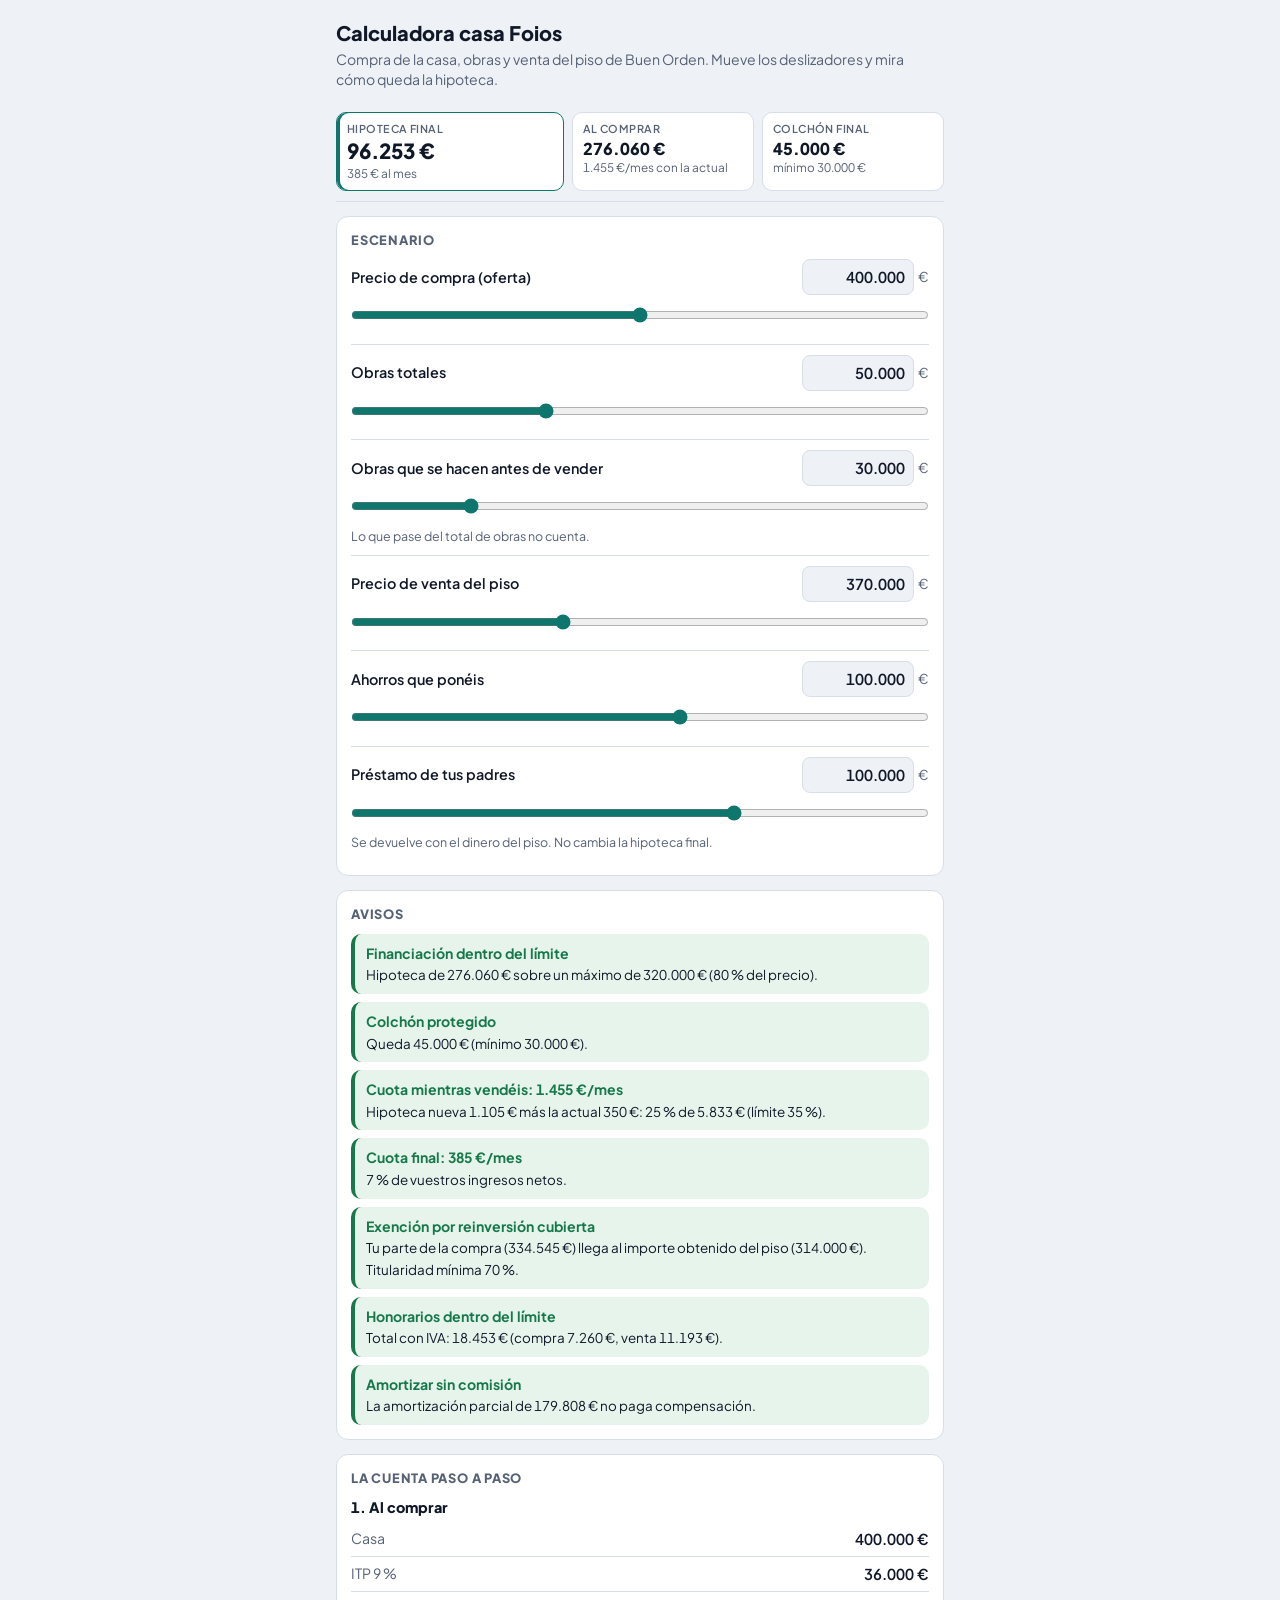
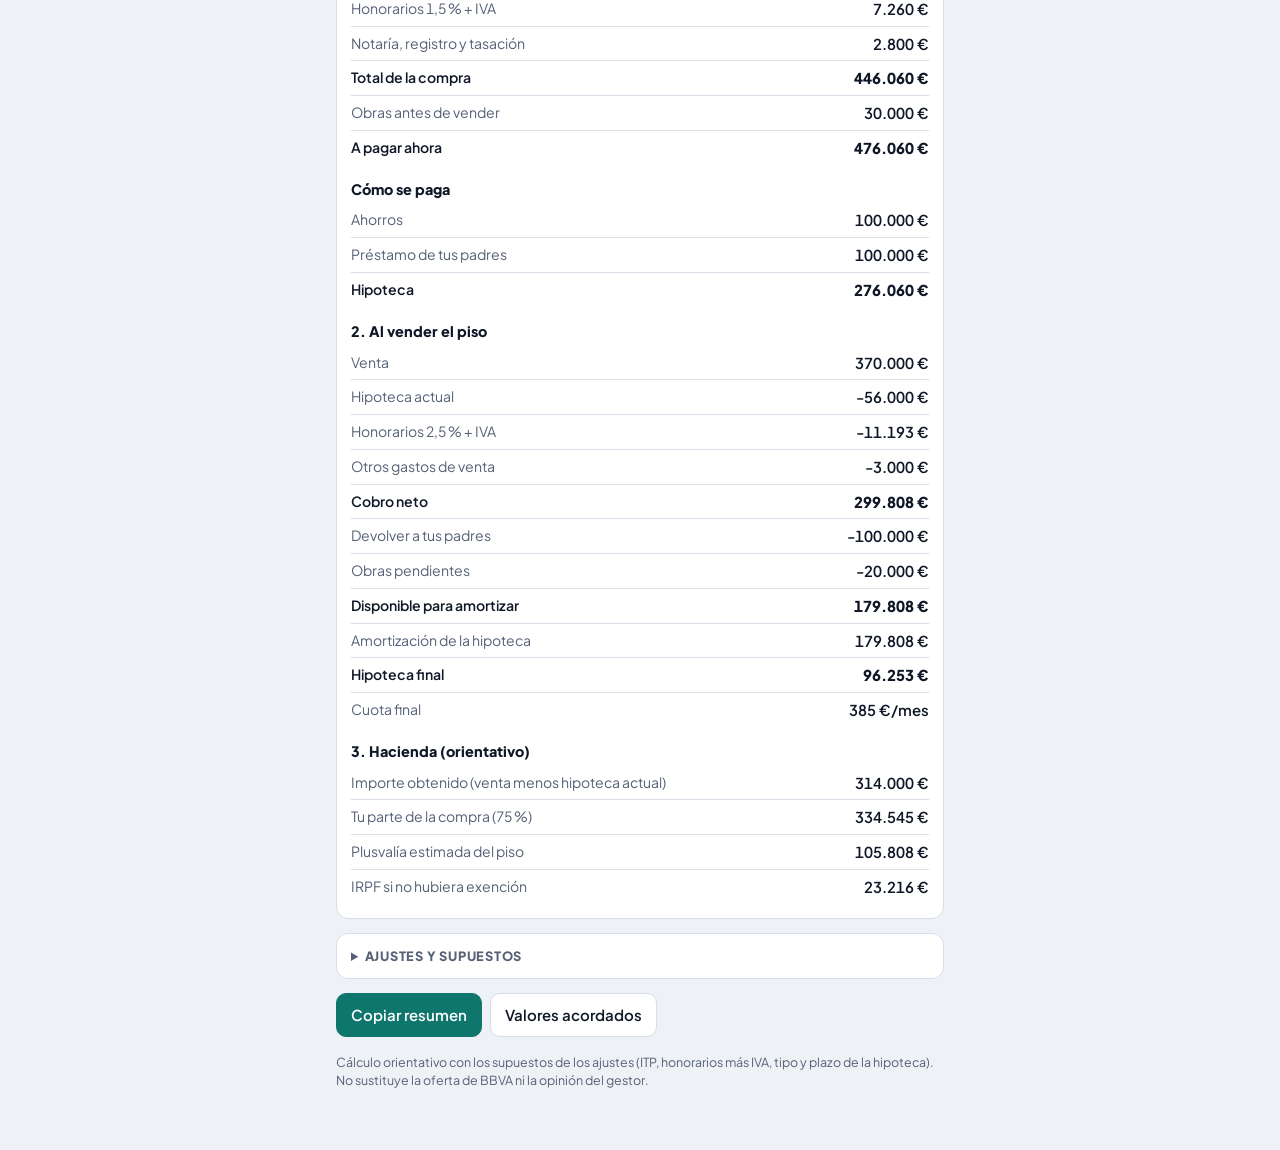
==== index.html @ b8b4f4bc "Calculadora casa Foios" ====
<!DOCTYPE html>
<html lang="es">
<head>
<meta charset="utf-8">
<meta name="viewport" content="width=device-width, initial-scale=1">
<title>Calculadora casa Foios</title>
<link rel="preconnect" href="https://fonts.googleapis.com">
<link rel="preconnect" href="https://fonts.gstatic.com" crossorigin>
<link href="https://fonts.googleapis.com/css2?family=Plus+Jakarta+Sans:wght@400;500;600;800&display=swap" rel="stylesheet">
<style>
/* Idea de diseño: hoja de cálculo de notaría, sobria. Resultado fijo arriba, controles debajo, cuenta al final. */
:root {
  --bg: #eef1f6;
  --card: #ffffff;
  --ink: #101828;
  --muted: #566176;
  --line: #d8dee8;
  --accent: #0f766e;
  --accent-ink: #ffffff;
  --ok: #17794a;
  --warn: #a35b00;
  --bad: #b42318;
  --ok-bg: #e6f4ec;
  --warn-bg: #fdf1dd;
  --bad-bg: #fde8e6;
  --font: "Plus Jakarta Sans", system-ui, -apple-system, "Segoe UI", Roboto, sans-serif;
  color-scheme: light;
}
@media (prefers-color-scheme: dark) {
  :root:not([data-theme="light"]) {
    --bg: #0d121a;
    --card: #161d28;
    --ink: #e8edf5;
    --muted: #93a0b5;
    --line: #263041;
    --accent: #2dd4bf;
    --accent-ink: #06201d;
    --ok: #5fd39a;
    --warn: #f0b35a;
    --bad: #ff8d84;
    --ok-bg: #12301f;
    --warn-bg: #352610;
    --bad-bg: #3a1815;
    color-scheme: dark;
  }
}
:root[data-theme="dark"] {
  --bg: #0d121a;
  --card: #161d28;
  --ink: #e8edf5;
  --muted: #93a0b5;
  --line: #263041;
  --accent: #2dd4bf;
  --accent-ink: #06201d;
  --ok: #5fd39a;
  --warn: #f0b35a;
  --bad: #ff8d84;
  --ok-bg: #12301f;
  --warn-bg: #352610;
  --bad-bg: #3a1815;
  color-scheme: dark;
}

* { box-sizing: border-box; }
html, body { margin: 0; }
body {
  background: var(--bg);
  color: var(--ink);
  font-family: var(--font);
  font-size: 15px;
  line-height: 1.45;
  font-variant-numeric: tabular-nums;
  -webkit-text-size-adjust: 100%;
}
.wrap { max-width: 640px; margin: 0 auto; padding: 0 16px 48px; }
h1 { font-size: 1.25rem; font-weight: 800; margin: 18px 0 2px; text-wrap: balance; }
h2 { font-size: 0.8rem; font-weight: 800; letter-spacing: 0.06em; text-transform: uppercase; color: var(--muted); margin: 0 0 10px; }
.sub { margin: 0 0 14px; color: var(--muted); font-size: 0.88rem; }

/* Resultado fijo */
.result {
  position: sticky; top: 0; z-index: 5;
  background: var(--bg);
  padding: 8px 0 10px;
  border-bottom: 1px solid var(--line);
  display: grid; grid-template-columns: 1.25fr 1fr 1fr; gap: 8px;
}
.tile { background: var(--card); border: 1px solid var(--line); border-radius: 10px; padding: 8px 10px; min-width: 0; }
.tile.main { border-color: var(--accent); box-shadow: inset 3px 0 0 var(--accent); }
.tile .k { display: block; font-size: 0.68rem; font-weight: 600; color: var(--muted); text-transform: uppercase; letter-spacing: 0.04em; }
.tile strong { display: block; font-size: 1.02rem; font-weight: 800; line-height: 1.2; margin-top: 2px; white-space: nowrap; }
.tile .s { display: block; font-size: 0.74rem; color: var(--muted); margin-top: 1px; }
.tile.main strong { font-size: 1.3rem; }
.tile.low strong { color: var(--bad); }

section.card { background: var(--card); border: 1px solid var(--line); border-radius: 12px; padding: 14px; margin-top: 14px; }

/* Controles */
.field { padding: 10px 0; border-top: 1px solid var(--line); }
.field:first-of-type { border-top: 0; padding-top: 0; }
.field-top { display: flex; align-items: center; justify-content: space-between; gap: 10px; margin-bottom: 6px; }
.field label { font-weight: 600; font-size: 0.9rem; }
.num { display: flex; align-items: center; gap: 4px; flex: none; }
.num input {
  width: 112px; text-align: right; font: inherit; font-weight: 600; color: var(--ink);
  background: var(--bg); border: 1px solid var(--line); border-radius: 8px; padding: 6px 8px;
}
.num span { color: var(--muted); font-size: 0.85rem; }
input[type="range"] { width: 100%; accent-color: var(--accent); margin: 0; height: 28px; }
.hint { font-size: 0.78rem; color: var(--muted); margin: 2px 0 0; }
input:focus-visible, select:focus-visible, button:focus-visible, summary:focus-visible {
  outline: 2px solid var(--accent); outline-offset: 2px;
}

/* Avisos */
.alerts { display: grid; gap: 8px; }
.alert { border-radius: 10px; padding: 9px 11px; border-left: 4px solid; }
.alert b { display: block; font-size: 0.88rem; }
.alert span { font-size: 0.84rem; }
.alert.ok { background: var(--ok-bg); border-color: var(--ok); }
.alert.ok b { color: var(--ok); }
.alert.warn { background: var(--warn-bg); border-color: var(--warn); }
.alert.warn b { color: var(--warn); }
.alert.bad { background: var(--bad-bg); border-color: var(--bad); }
.alert.bad b { color: var(--bad); }

/* Cuenta */
dl.rows { margin: 0; display: grid; }
dl.rows > div { display: flex; justify-content: space-between; gap: 12px; padding: 6px 0; border-top: 1px solid var(--line); }
dl.rows > div:first-child { border-top: 0; }
dl.rows dt { color: var(--muted); font-size: 0.88rem; }
dl.rows dd { margin: 0; font-weight: 600; text-align: right; white-space: nowrap; }
dl.rows .tot dt { color: var(--ink); font-weight: 600; }
dl.rows .tot dd { font-weight: 800; }
.block-title { font-weight: 800; font-size: 0.9rem; margin: 14px 0 4px; }
.block-title:first-child { margin-top: 0; }

/* Ajustes */
details { margin-top: 14px; background: var(--card); border: 1px solid var(--line); border-radius: 12px; padding: 0 14px; }
summary { cursor: pointer; padding: 13px 0; font-weight: 800; font-size: 0.8rem; letter-spacing: 0.06em; text-transform: uppercase; color: var(--muted); }
details[open] summary { border-bottom: 1px solid var(--line); margin-bottom: 8px; }
.adj { display: grid; grid-template-columns: 1fr 1fr; gap: 10px 12px; padding: 4px 0 14px; }
.adj .a { display: flex; flex-direction: column; gap: 4px; min-width: 0; }
.adj label { font-size: 0.78rem; color: var(--muted); font-weight: 600; }
.adj input, .adj select {
  width: 100%; font: inherit; color: var(--ink); background: var(--bg);
  border: 1px solid var(--line); border-radius: 8px; padding: 7px 8px;
}
.adj .wide { grid-column: 1 / -1; }

.actions { display: flex; flex-wrap: wrap; gap: 8px; margin-top: 14px; }
button {
  font: inherit; font-weight: 600; border-radius: 10px; padding: 10px 14px; cursor: pointer;
  border: 1px solid var(--line); background: var(--card); color: var(--ink);
}
button.primary { background: var(--accent); color: var(--accent-ink); border-color: var(--accent); }
#copy-note { align-self: center; font-size: 0.84rem; color: var(--muted); }
#fallback { display: none; width: 100%; margin-top: 8px; min-height: 150px; font: inherit; font-size: 0.82rem; padding: 8px; border-radius: 8px; border: 1px solid var(--line); background: var(--card); color: var(--ink); }
.foot { margin-top: 16px; font-size: 0.78rem; color: var(--muted); }

@media (max-width: 380px) {
  .result { gap: 6px; }
  .tile { padding: 7px 8px; }
  .tile strong { font-size: 0.9rem; }
  .tile.main strong { font-size: 1.05rem; }
  .num input { width: 96px; }
}
</style>
</head>
<body>
<div class="wrap">
  <h1>Calculadora casa Foios</h1>
  <p class="sub">Compra de la casa, obras y venta del piso de Buen Orden. Mueve los deslizadores y mira cómo queda la hipoteca.</p>

  <div class="result" aria-live="polite">
    <div class="tile main"><span class="k">Hipoteca final</span><strong id="r-final"></strong><span class="s" id="r-final-s"></span></div>
    <div class="tile"><span class="k">Al comprar</span><strong id="r-m0"></strong><span class="s" id="r-m0-s"></span></div>
    <div class="tile" id="tile-colchon"><span class="k">Colchón final</span><strong id="r-colchon"></strong><span class="s" id="r-colchon-s"></span></div>
  </div>

  <section class="card">
    <h2>Escenario</h2>
    <div id="fields"></div>
  </section>

  <section class="card">
    <h2>Avisos</h2>
    <div class="alerts" id="alerts"></div>
  </section>

  <section class="card">
    <h2>La cuenta paso a paso</h2>
    <div id="detalle"></div>
  </section>

  <details>
    <summary>Ajustes y supuestos</summary>
    <div class="adj" id="ajustes"></div>
  </details>

  <div class="actions">
    <button type="button" class="primary" id="copy">Copiar resumen</button>
    <button type="button" id="reset">Valores acordados</button>
    <span id="copy-note" role="status"></span>
  </div>
  <textarea id="fallback" readonly aria-label="Resumen para copiar"></textarea>

  <p class="foot">Cálculo orientativo con los supuestos de los ajustes (ITP, honorarios más IVA, tipo y plazo de la hipoteca). No sustituye la oferta de BBVA ni la opinión del gestor.</p>
</div>

<script>
/* Modelo de cálculo: compra de la casa de Foios y venta del piso.
   Funciones puras, sin DOM. Importes en euros. */
function pmt(capital, tipoAnual, anios) {
  if (!(capital > 0)) return 0;
  var i = tipoAnual / 100 / 12;
  var n = anios * 12;
  if (i === 0) return capital / n;
  return (capital * i) / (1 - Math.pow(1 + i, -n));
}

/* IRPF base del ahorro (escala estatal + autonómica vigente: 19-21-23-27-30 %). */
function irpfAhorro(ganancia) {
  if (!(ganancia > 0)) return 0;
  var tramos = [
    [6000, 0.19],
    [44000, 0.21],
    [150000, 0.23],
    [100000, 0.27],
    [Infinity, 0.3]
  ];
  var resto = ganancia;
  var total = 0;
  for (var k = 0; k < tramos.length && resto > 0; k++) {
    var parte = Math.min(resto, tramos[k][0]);
    total += parte * tramos[k][1];
    resto -= parte;
  }
  return total;
}

var DEFAULTS = {
  precio: 400000,
  obras: 50000,
  obrasAntes: 30000,
  venta: 370000,
  ahorros: 100000,
  padres: 100000,
  hipoteca: 'muface',
  tipo: 2.6,
  plazo: 30,
  honorariosCompra: 1.5,
  honorariosVenta: 2.5,
  iva: 21,
  itp: 9,
  gastosCompra: 2800,
  otrosVenta: 3000,
  pendiente: 56000,
  cuotaActual: 350,
  ahorrosTotales: 145000,
  colchonMin: 30000,
  ingresos: 5833,
  titularidad: 75,
  valorAdquisicion: 250000,
  ltv: 80
};

function calcular(p) {
  var r = {};
  var iva = 1 + p.iva / 100;

  /* Compra */
  r.itp = p.precio * (p.itp / 100);
  r.honorariosCompra = p.precio * (p.honorariosCompra / 100) * iva;
  r.totalCompra = p.precio + r.itp + r.honorariosCompra + p.gastosCompra;
  r.obrasAntes = Math.min(p.obrasAntes, p.obras);
  r.obrasDespues = p.obras - r.obrasAntes;
  r.pagarAhora = r.totalCompra + r.obrasAntes;
  r.disponible = p.ahorros + p.padres;
  r.maxHipoteca = p.precio * (p.ltv / 100);
  var falta = r.pagarAhora - r.disponible;
  r.hipotecaAlComprar = Math.max(0, Math.min(falta, r.maxHipoteca));
  r.faltaEntrada = Math.max(0, falta - r.maxHipoteca);
  r.sobraPrestamo = Math.max(0, -falta);
  r.liquidoTrasCompra = p.ahorrosTotales - p.ahorros - r.faltaEntrada + r.sobraPrestamo;

  /* Venta del piso */
  r.honorariosVenta = p.venta * (p.honorariosVenta / 100) * iva;
  r.netoVenta = p.venta - p.pendiente - r.honorariosVenta - p.otrosVenta;
  r.caja = r.netoVenta - p.padres - r.obrasDespues;
  r.amortizacion = Math.max(0, Math.min(r.caja, r.hipotecaAlComprar));
  r.hipotecaFinal = r.hipotecaAlComprar - r.amortizacion;
  r.sobraTrasVender = Math.max(0, r.caja - r.hipotecaAlComprar);
  r.faltaTrasVender = Math.max(0, -r.caja);
  r.liquidoFinal = r.liquidoTrasCompra + (r.caja - r.amortizacion);

  /* Cuotas */
  r.cuotaAlComprar = pmt(r.hipotecaAlComprar, p.tipo, p.plazo);
  r.cuotaMientrasVendeis = r.cuotaAlComprar + p.cuotaActual;
  r.cuotaFinal = pmt(r.hipotecaFinal, p.tipo, p.plazo);

  /* Comisión por amortizar */
  if (p.hipoteca === 'muface') {
    r.comisionTope = 0;
  } else {
    var libre = p.hipoteca === 'otro' ? 0 : 0.25 * r.hipotecaAlComprar;
    r.comisionTope = 0.02 * Math.max(0, r.amortizacion - libre);
  }

  /* Hacienda */
  r.importeObtenido = p.venta - p.pendiente;
  r.parteTuya = r.totalCompra * (p.titularidad / 100);
  r.titularidadMinima = r.totalCompra > 0 ? r.importeObtenido / r.totalCompra : 0;
  r.reinvierteTodo = r.parteTuya >= r.importeObtenido;
  r.sinReinvertir = Math.max(0, r.importeObtenido - r.parteTuya);
  r.plusvalia = p.venta - r.honorariosVenta - p.otrosVenta - p.valorAdquisicion;
  r.irpfSinExencion = irpfAhorro(r.plusvalia);

  /* Ratios */
  r.ratioMientrasVendeis = p.ingresos > 0 ? r.cuotaMientrasVendeis / p.ingresos : 0;
  r.ratioFinal = p.ingresos > 0 ? r.cuotaFinal / p.ingresos : 0;
  r.honorariosTotales = r.honorariosCompra + r.honorariosVenta;
  return r;
}

if (typeof module !== 'undefined') {
  module.exports = { pmt: pmt, irpfAhorro: irpfAhorro, calcular: calcular, DEFAULTS: DEFAULTS };
}


(function () {
  var P = Object.assign({}, DEFAULTS);

  var FIELDS = [
    { id: 'precio', label: 'Precio de compra (oferta)', min: 340000, max: 460000, step: 1000 },
    { id: 'obras', label: 'Obras totales', min: 0, max: 150000, step: 5000 },
    { id: 'obrasAntes', label: 'Obras que se hacen antes de vender', min: 0, max: 150000, step: 5000, hint: 'Lo que pase del total de obras no cuenta.' },
    { id: 'venta', label: 'Precio de venta del piso', min: 330000, max: 440000, step: 1000 },
    { id: 'ahorros', label: 'Ahorros que ponéis', min: 40000, max: 145000, step: 1000 },
    { id: 'padres', label: 'Préstamo de tus padres', min: 0, max: 150000, step: 5000, hint: 'Se devuelve con el dinero del piso. No cambia la hipoteca final.' }
  ];

  var ADJ = [
    { id: 'hipoteca', label: 'Hipoteca', type: 'select', wide: true, options: [
      ['muface', 'MUFACE fijo 2,60 %: amortización parcial sin comisión'],
      ['rentas', 'Rentas Altas 2,75 %: 25 % anual libre, resto hasta 2 %'],
      ['rentas265', 'Rentas Altas con seguros 2,65 % (por autorizar)'],
      ['otro', 'Otra: comisión hasta 2 % de lo amortizado']
    ] },
    { id: 'tipo', label: 'Tipo de interés (%)', type: 'dec' },
    { id: 'plazo', label: 'Plazo (años)', type: 'int' },
    { id: 'honorariosCompra', label: 'Honorarios compra (% + IVA)', type: 'dec' },
    { id: 'honorariosVenta', label: 'Honorarios venta (% + IVA)', type: 'dec' },
    { id: 'itp', label: 'ITP de la compra (%)', type: 'select', options: [['9', '9 %'], ['10', '10 %']] },
    { id: 'gastosCompra', label: 'Notaría, registro y tasación (€)', type: 'int' },
    { id: 'otrosVenta', label: 'Otros gastos de venta (€)', type: 'int' },
    { id: 'pendiente', label: 'Hipoteca actual pendiente (€)', type: 'int' },
    { id: 'cuotaActual', label: 'Cuota hipoteca actual (€/mes)', type: 'int' },
    { id: 'ahorrosTotales', label: 'Ahorros totales (€)', type: 'int' },
    { id: 'colchonMin', label: 'Colchón mínimo (€)', type: 'int' },
    { id: 'ingresos', label: 'Ingresos netos al mes (€)', type: 'int' },
    { id: 'titularidad', label: 'Tu titularidad (%)', type: 'int' },
    { id: 'valorAdquisicion', label: 'Valor de adquisición del piso (€)', type: 'int' }
  ];

  var PRESETS = { muface: 2.6, rentas: 2.75, rentas265: 2.65 };

  function num(n) {
    var neg = n < 0;
    var s = Math.round(Math.abs(n)).toString().replace(/\B(?=(\d{3})+(?!\d))/g, '.');
    return (neg ? '-' : '') + s;
  }
  function eur(n) { return num(n) + ' €'; }
  function pct(x, d) { return (x * 100).toFixed(d || 0).replace('.', ',') + ' %'; }
  function dec(n) { return String(n).replace('.', ','); }
  function $(id) { return document.getElementById(id); }
  function parse(str, decimal) {
    var s = String(str).replace(/\s/g, '');
    if (decimal) { s = s.replace(/\./g, '').replace(',', '.'); var f = parseFloat(s); return isNaN(f) ? 0 : f; }
    var d = s.replace(/[^0-9]/g, '');
    return d === '' ? 0 : parseInt(d, 10);
  }

  /* Controles principales */
  var fieldsEl = $('fields');
  FIELDS.forEach(function (f) {
    var div = document.createElement('div');
    div.className = 'field';
    div.innerHTML =
      '<div class="field-top"><label for="n-' + f.id + '">' + f.label + '</label>' +
      '<div class="num"><input id="n-' + f.id + '" type="text" inputmode="numeric" autocomplete="off"><span>€</span></div></div>' +
      '<input id="r-' + f.id + '" type="range" min="' + f.min + '" max="' + f.max + '" step="' + f.step + '" aria-label="' + f.label + '">' +
      (f.hint ? '<p class="hint">' + f.hint + '</p>' : '');
    fieldsEl.appendChild(div);
    var n = div.querySelector('#n-' + f.id);
    var r = div.querySelector('#r-' + f.id);
    r.addEventListener('input', function () { P[f.id] = parseInt(r.value, 10); n.value = num(P[f.id]); update(); });
    n.addEventListener('input', function () { P[f.id] = parse(n.value); r.value = P[f.id]; update(); });
    n.addEventListener('blur', function () { n.value = num(P[f.id]); });
  });

  /* Ajustes */
  var adjEl = $('ajustes');
  ADJ.forEach(function (a) {
    var div = document.createElement('div');
    div.className = 'a' + (a.wide ? ' wide' : '');
    var html = '<label for="a-' + a.id + '">' + a.label + '</label>';
    if (a.type === 'select') {
      html += '<select id="a-' + a.id + '">' + a.options.map(function (o) { return '<option value="' + o[0] + '">' + o[1] + '</option>'; }).join('') + '</select>';
    } else {
      html += '<input id="a-' + a.id + '" type="text" inputmode="' + (a.type === 'dec' ? 'decimal' : 'numeric') + '" autocomplete="off">';
    }
    div.innerHTML = html;
    adjEl.appendChild(div);
    var el = div.querySelector('#a-' + a.id);
    if (a.type === 'select') {
      el.addEventListener('change', function () {
        if (a.id === 'itp') { P.itp = parseInt(el.value, 10); }
        else {
          P.hipoteca = el.value;
          if (PRESETS[el.value]) { P.tipo = PRESETS[el.value]; $('a-tipo').value = dec(P.tipo.toFixed(2)); }
        }
        update();
      });
    } else {
      el.addEventListener('input', function () { P[a.id] = parse(el.value, a.type === 'dec'); update(); });
    }
  });

  function syncInputs() {
    FIELDS.forEach(function (f) {
      $('n-' + f.id).value = num(P[f.id]);
      $('r-' + f.id).value = P[f.id];
    });
    ADJ.forEach(function (a) {
      var el = $('a-' + a.id);
      if (a.type === 'select') { el.value = a.id === 'itp' ? String(P.itp) : P.hipoteca; }
      else if (a.type === 'dec') { el.value = dec(Number(P[a.id]).toFixed(2)); }
      else { el.value = num(P[a.id]); }
    });
  }

  function alerta(estado, titulo, detalle) {
    return '<div class="alert ' + estado + '"><b>' + titulo + '</b><span>' + detalle + '</span></div>';
  }

  var last = null;
  function update() {
    var r = calcular(P);
    last = r;

    /* Resultado fijo */
    $('r-final').textContent = eur(r.hipotecaFinal);
    $('r-final-s').textContent = eur(r.cuotaFinal) + ' al mes';
    $('r-m0').textContent = eur(r.hipotecaAlComprar);
    $('r-m0-s').textContent = eur(r.cuotaMientrasVendeis) + '/mes con la actual';
    var colchon = Math.min(r.liquidoTrasCompra, r.liquidoFinal);
    $('r-colchon').textContent = eur(r.liquidoFinal);
    $('r-colchon-s').textContent = 'mínimo ' + eur(P.colchonMin);
    $('tile-colchon').className = 'tile' + (colchon < P.colchonMin ? ' low' : '');

    /* Avisos */
    var A = [];
    if (r.faltaEntrada > 0) {
      A.push(alerta('bad', 'No llega la entrada', 'El banco presta como máximo ' + eur(r.maxHipoteca) + ' (' + P.ltv + ' %). Faltan ' + eur(r.faltaEntrada) + ' antes de vender; saldrían del colchón o de dejar obras para después.'));
    } else if (r.sobraPrestamo > 0) {
      A.push(alerta('warn', 'Pedís más a tus padres de lo necesario', 'Os sobran ' + eur(r.sobraPrestamo) + ' tras la compra. Podéis pedirles menos.'));
    } else {
      A.push(alerta('ok', 'Financiación dentro del límite', 'Hipoteca de ' + eur(r.hipotecaAlComprar) + ' sobre un máximo de ' + eur(r.maxHipoteca) + ' (' + P.ltv + ' % del precio).'));
    }
    if (colchon < P.colchonMin) {
      A.push(alerta('bad', 'El colchón baja de lo previsto', 'Quedaría en ' + eur(Math.min(r.liquidoTrasCompra, r.liquidoFinal)) + ' y el mínimo es ' + eur(P.colchonMin) + '.'));
    } else {
      A.push(alerta('ok', 'Colchón protegido', 'Queda ' + eur(Math.min(r.liquidoTrasCompra, r.liquidoFinal)) + ' (mínimo ' + eur(P.colchonMin) + ').'));
    }
    if (r.faltaTrasVender > 0) {
      A.push(alerta('bad', 'El piso no cubre todo al venderlo', 'Faltarían ' + eur(r.faltaTrasVender) + ' para devolver a tus padres y pagar las obras pendientes.'));
    }
    A.push(alerta(r.ratioMientrasVendeis > 0.35 ? 'warn' : 'ok',
      'Cuota mientras vendéis: ' + eur(r.cuotaMientrasVendeis) + '/mes',
      'Hipoteca nueva ' + eur(r.cuotaAlComprar) + ' más la actual ' + eur(P.cuotaActual) + ': ' + pct(r.ratioMientrasVendeis) + ' de ' + eur(P.ingresos) + ' (límite 35 %).'));
    A.push(alerta('ok', 'Cuota final: ' + eur(r.cuotaFinal) + '/mes', pct(r.ratioFinal) + ' de vuestros ingresos netos.'));
    if (r.reinvierteTodo) {
      A.push(alerta('ok', 'Exención por reinversión cubierta', 'Tu parte de la compra (' + eur(r.parteTuya) + ') llega al importe obtenido del piso (' + eur(r.importeObtenido) + '). Titularidad mínima ' + pct(r.titularidadMinima) + '.'));
    } else {
      A.push(alerta('warn', 'No reinvertís todo el importe del piso', 'Tu parte (' + eur(r.parteTuya) + ') no llega a ' + eur(r.importeObtenido) + ': ' + eur(r.sinReinvertir) + ' sin reinvertir. Sube tu titularidad a ' + pct(r.titularidadMinima) + ' o más.'));
    }
    var hon = 'Total con IVA: ' + eur(r.honorariosTotales) + ' (compra ' + eur(r.honorariosCompra) + ', venta ' + eur(r.honorariosVenta) + ').';
    A.push(alerta(P.honorariosCompra > 2 ? 'warn' : 'ok', P.honorariosCompra > 2 ? 'Honorarios de compra por encima del 2 %' : 'Honorarios dentro del límite', hon));
    if (r.comisionTope > 0) {
      A.push(alerta('warn', 'Comisión por amortizar: hasta ' + eur(r.comisionTope), 'Es un tope (2 %). Repartir la amortización entre dos años la reduce.'));
    } else {
      A.push(alerta('ok', 'Amortizar sin comisión', 'La amortización parcial de ' + eur(r.amortizacion) + ' no paga compensación.'));
    }
    $('alerts').innerHTML = A.join('');

    /* Cuenta paso a paso */
    function row(k, v, cls) { return '<div' + (cls ? ' class="' + cls + '"' : '') + '><dt>' + k + '</dt><dd>' + v + '</dd></div>'; }
    var D = '';
    D += '<p class="block-title">1. Al comprar</p><dl class="rows">' +
      row('Casa', eur(P.precio)) +
      row('ITP ' + P.itp + ' %', eur(r.itp)) +
      row('Honorarios ' + dec(P.honorariosCompra) + ' % + IVA', eur(r.honorariosCompra)) +
      row('Notaría, registro y tasación', eur(P.gastosCompra)) +
      row('Total de la compra', eur(r.totalCompra), 'tot') +
      row('Obras antes de vender', eur(r.obrasAntes)) +
      row('A pagar ahora', eur(r.pagarAhora), 'tot') +
      '</dl>';
    D += '<p class="block-title">Cómo se paga</p><dl class="rows">' +
      row('Ahorros', eur(P.ahorros)) +
      row('Préstamo de tus padres', eur(P.padres)) +
      row('Hipoteca', eur(r.hipotecaAlComprar), 'tot') +
      (r.faltaEntrada > 0 ? row('Del colchón (falta)', eur(r.faltaEntrada)) : '') +
      '</dl>';
    D += '<p class="block-title">2. Al vender el piso</p><dl class="rows">' +
      row('Venta', eur(P.venta)) +
      row('Hipoteca actual', '-' + eur(P.pendiente)) +
      row('Honorarios ' + dec(P.honorariosVenta) + ' % + IVA', '-' + eur(r.honorariosVenta)) +
      row('Otros gastos de venta', '-' + eur(P.otrosVenta)) +
      row('Cobro neto', eur(r.netoVenta), 'tot') +
      row('Devolver a tus padres', '-' + eur(P.padres)) +
      row('Obras pendientes', '-' + eur(r.obrasDespues)) +
      row('Disponible para amortizar', eur(r.caja), 'tot') +
      row('Amortización de la hipoteca', eur(r.amortizacion)) +
      row('Hipoteca final', eur(r.hipotecaFinal), 'tot') +
      row('Cuota final', eur(r.cuotaFinal) + '/mes') +
      '</dl>';
    D += '<p class="block-title">3. Hacienda (orientativo)</p><dl class="rows">' +
      row('Importe obtenido (venta menos hipoteca actual)', eur(r.importeObtenido)) +
      row('Tu parte de la compra (' + P.titularidad + ' %)', eur(r.parteTuya)) +
      row('Plusvalía estimada del piso', eur(r.plusvalia)) +
      row('IRPF si no hubiera exención', eur(r.irpfSinExencion)) +
      '</dl>';
    $('detalle').innerHTML = D;
  }

  function resumen() {
    var r = last || calcular(P);
    var t = [];
    t.push('Calculadora casa Foios (orientativo)');
    t.push('Compra ' + eur(P.precio) + ' · Obras ' + eur(P.obras) + ' (' + eur(r.obrasAntes) + ' antes de vender) · Venta del piso ' + eur(P.venta));
    t.push('Ahorros ' + eur(P.ahorros) + ' · Préstamo de padres ' + eur(P.padres) + ' · Hipoteca ' + dec(Number(P.tipo).toFixed(2)) + ' % a ' + P.plazo + ' años');
    t.push('');
    t.push('Al comprar: hipoteca ' + eur(r.hipotecaAlComprar) + ', cuota ' + eur(r.cuotaAlComprar) + ' (' + eur(r.cuotaMientrasVendeis) + ' con la actual)');
    t.push('Al vender: devolver ' + eur(P.padres) + ' a los padres y amortizar ' + eur(r.amortizacion));
    t.push('Hipoteca final: ' + eur(r.hipotecaFinal) + ', cuota ' + eur(r.cuotaFinal) + '/mes');
    t.push('Colchón final: ' + eur(r.liquidoFinal));
    t.push('Honorarios totales con IVA: ' + eur(r.honorariosTotales));
    t.push('Reinversión: ' + (r.reinvierteTodo ? 'cubierta' : 'faltan ' + eur(r.sinReinvertir)));
    return t.join('\n');
  }

  $('copy').addEventListener('click', function () {
    var text = resumen();
    var note = $('copy-note');
    var fb = $('fallback');
    function mostrarFallback() {
      fb.style.display = 'block';
      fb.value = text;
      fb.focus();
      fb.select();
      note.textContent = 'Selecciona y copia el texto.';
    }
    try {
      if (navigator.clipboard && navigator.clipboard.writeText) {
        navigator.clipboard.writeText(text).then(function () {
          fb.style.display = 'none';
          note.textContent = 'Resumen copiado.';
        }, mostrarFallback);
      } else { mostrarFallback(); }
    } catch (e) { mostrarFallback(); }
  });

  $('reset').addEventListener('click', function () {
    P = Object.assign({}, DEFAULTS);
    syncInputs();
    update();
    $('copy-note').textContent = '';
  });

  syncInputs();
  update();
})();
</script>
</body>
</html>
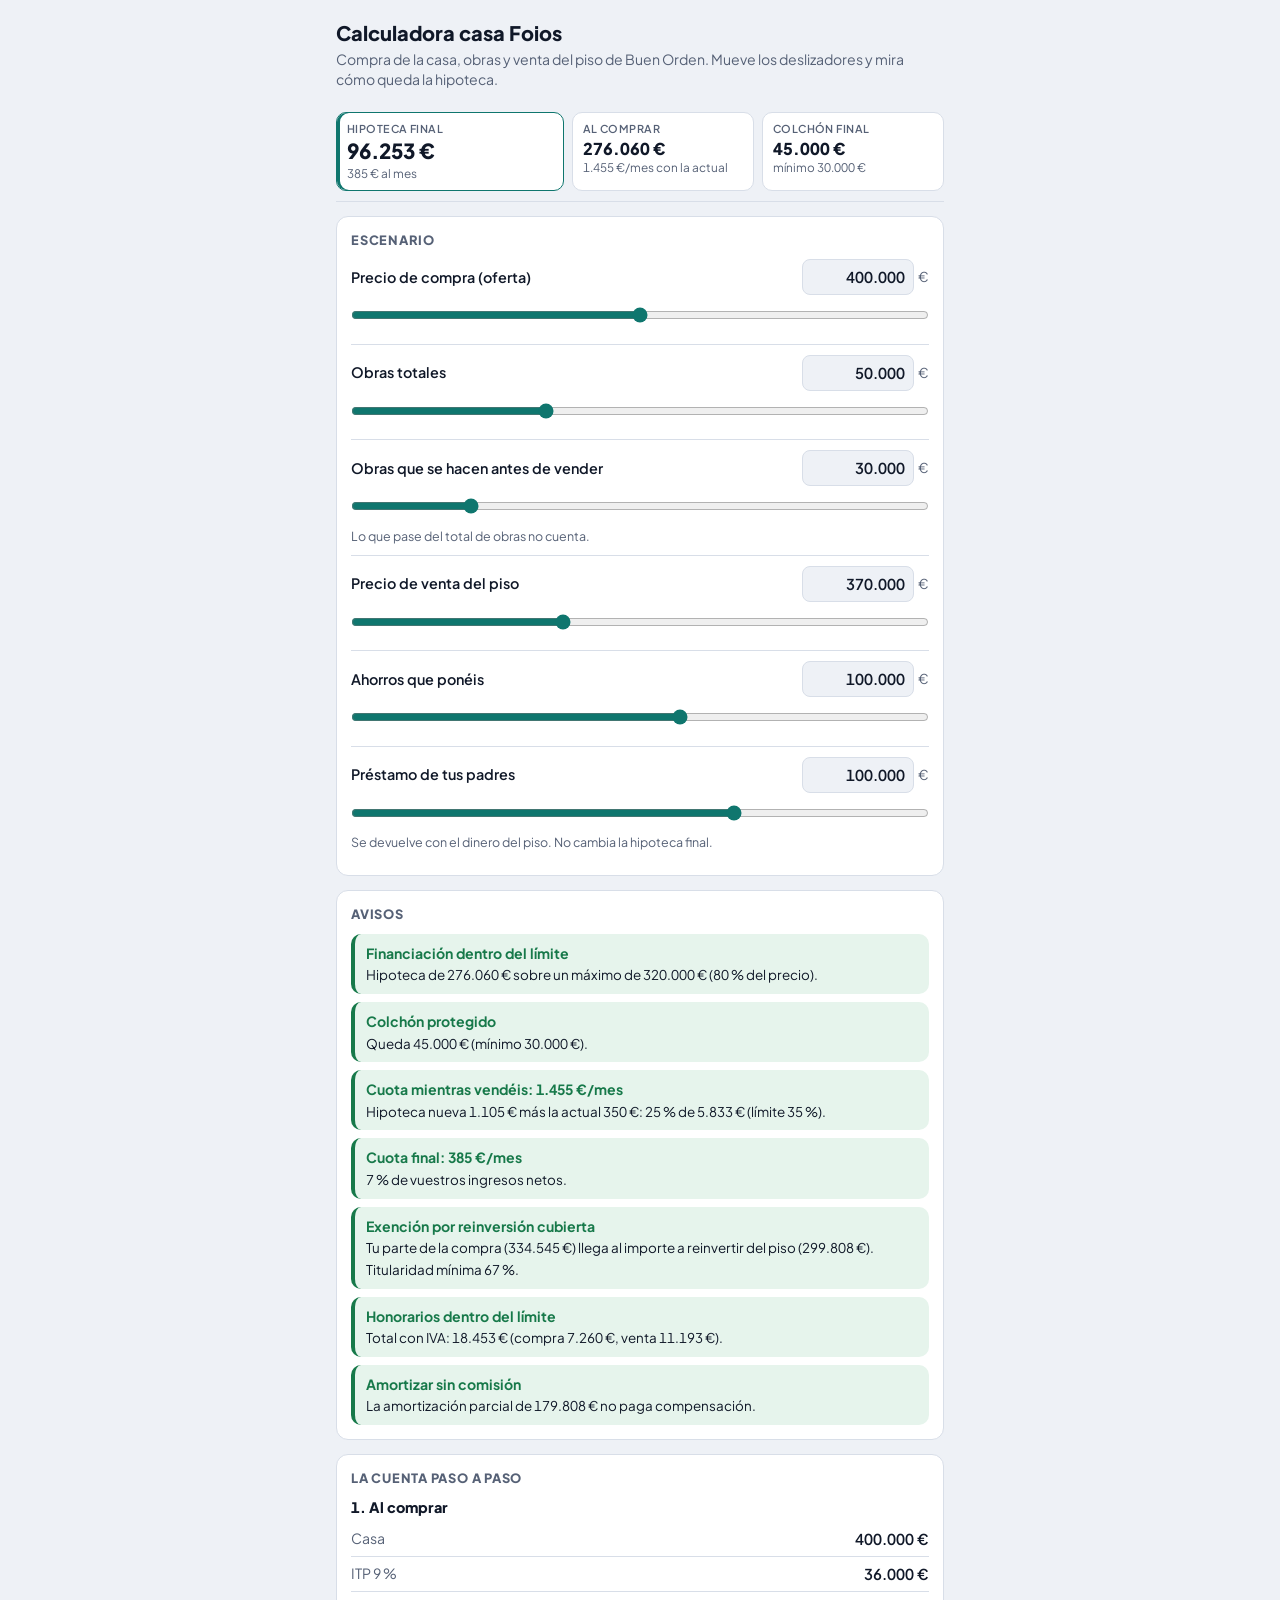
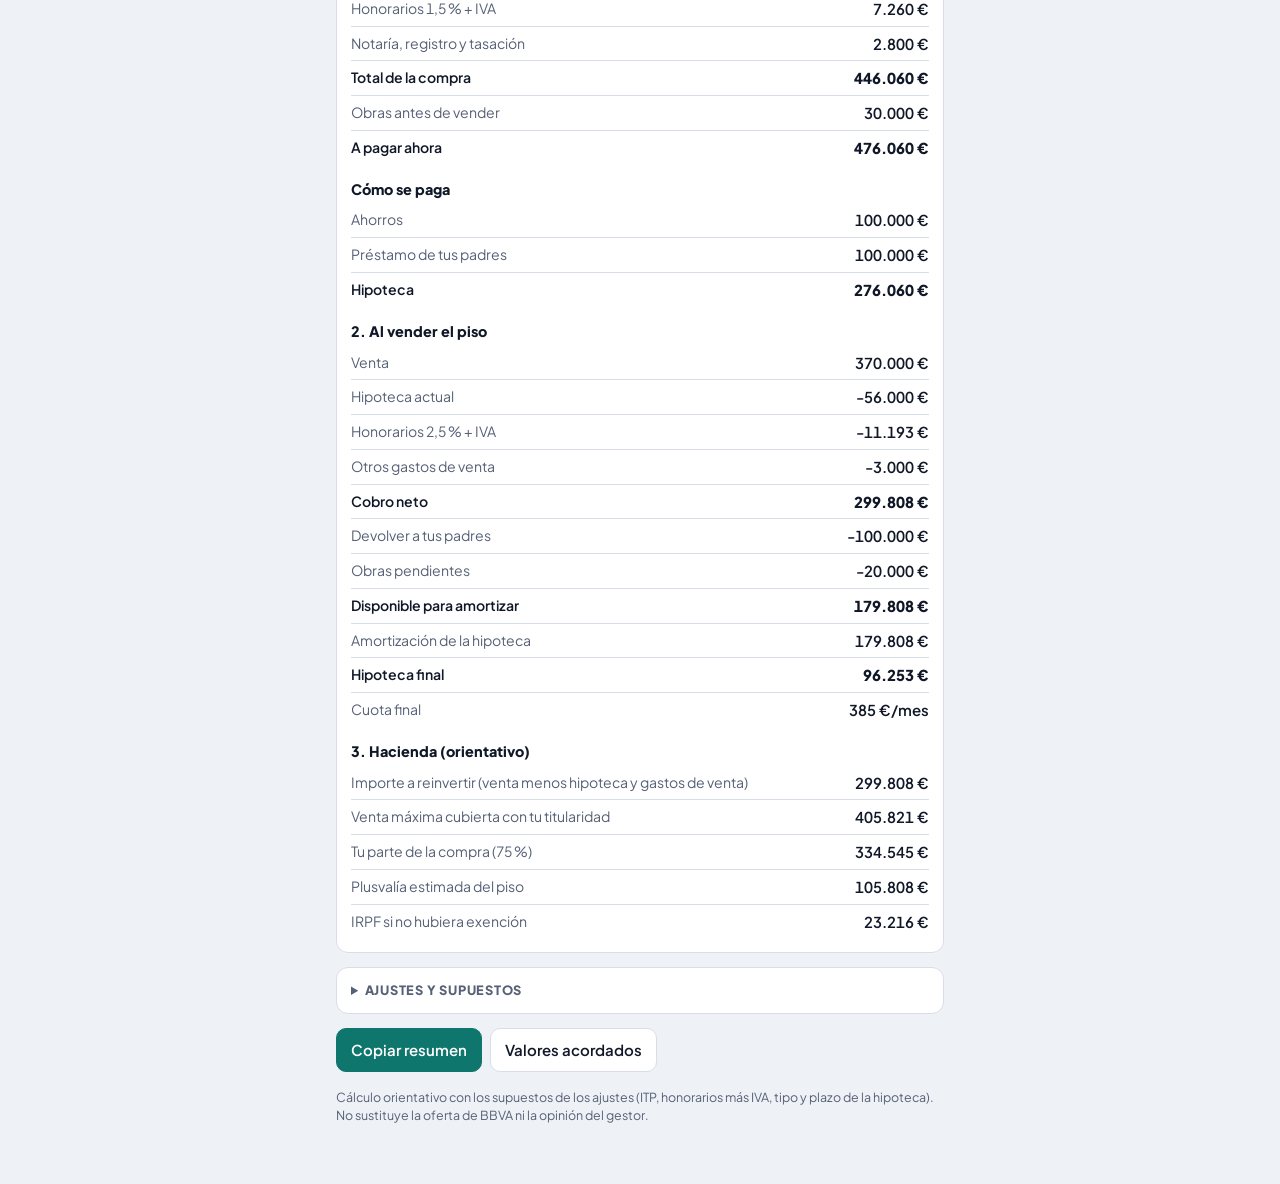
==== commit ad0c6375: "Importe a reinvertir neto de gastos de venta y venta máxima cubierta por la titularidad" ====
--- a/index.html
+++ b/index.html
@@ -308,9 +308,10 @@
   }
 
   /* Hacienda */
-  r.importeObtenido = p.venta - p.pendiente;
+  r.importeObtenido = r.netoVenta; /* venta - hipoteca pendiente - gastos de venta (confirmar con gestor) */
   r.parteTuya = r.totalCompra * (p.titularidad / 100);
   r.titularidadMinima = r.totalCompra > 0 ? r.importeObtenido / r.totalCompra : 0;
+  r.ventaMaxCubierta = (r.parteTuya + p.pendiente + p.otrosVenta) / (1 - (p.honorariosVenta / 100) * iva);
   r.reinvierteTodo = r.parteTuya >= r.importeObtenido;
   r.sinReinvertir = Math.max(0, r.importeObtenido - r.parteTuya);
   r.plusvalia = p.venta - r.honorariosVenta - p.otrosVenta - p.valorAdquisicion;
@@ -481,7 +482,7 @@
       'Hipoteca nueva ' + eur(r.cuotaAlComprar) + ' más la actual ' + eur(P.cuotaActual) + ': ' + pct(r.ratioMientrasVendeis) + ' de ' + eur(P.ingresos) + ' (límite 35 %).'));
     A.push(alerta('ok', 'Cuota final: ' + eur(r.cuotaFinal) + '/mes', pct(r.ratioFinal) + ' de vuestros ingresos netos.'));
     if (r.reinvierteTodo) {
-      A.push(alerta('ok', 'Exención por reinversión cubierta', 'Tu parte de la compra (' + eur(r.parteTuya) + ') llega al importe obtenido del piso (' + eur(r.importeObtenido) + '). Titularidad mínima ' + pct(r.titularidadMinima) + '.'));
+      A.push(alerta('ok', 'Exención por reinversión cubierta', 'Tu parte de la compra (' + eur(r.parteTuya) + ') llega al importe a reinvertir del piso (' + eur(r.importeObtenido) + '). Titularidad mínima ' + pct(r.titularidadMinima) + '.'));
     } else {
       A.push(alerta('warn', 'No reinvertís todo el importe del piso', 'Tu parte (' + eur(r.parteTuya) + ') no llega a ' + eur(r.importeObtenido) + ': ' + eur(r.sinReinvertir) + ' sin reinvertir. Sube tu titularidad a ' + pct(r.titularidadMinima) + ' o más.'));
     }
@@ -526,7 +527,8 @@
       row('Cuota final', eur(r.cuotaFinal) + '/mes') +
       '</dl>';
     D += '<p class="block-title">3. Hacienda (orientativo)</p><dl class="rows">' +
-      row('Importe obtenido (venta menos hipoteca actual)', eur(r.importeObtenido)) +
+      row('Importe a reinvertir (venta menos hipoteca y gastos de venta)', eur(r.importeObtenido)) +
+      row('Venta máxima cubierta con tu titularidad', eur(r.ventaMaxCubierta)) +
       row('Tu parte de la compra (' + P.titularidad + ' %)', eur(r.parteTuya)) +
       row('Plusvalía estimada del piso', eur(r.plusvalia)) +
       row('IRPF si no hubiera exención', eur(r.irpfSinExencion)) +
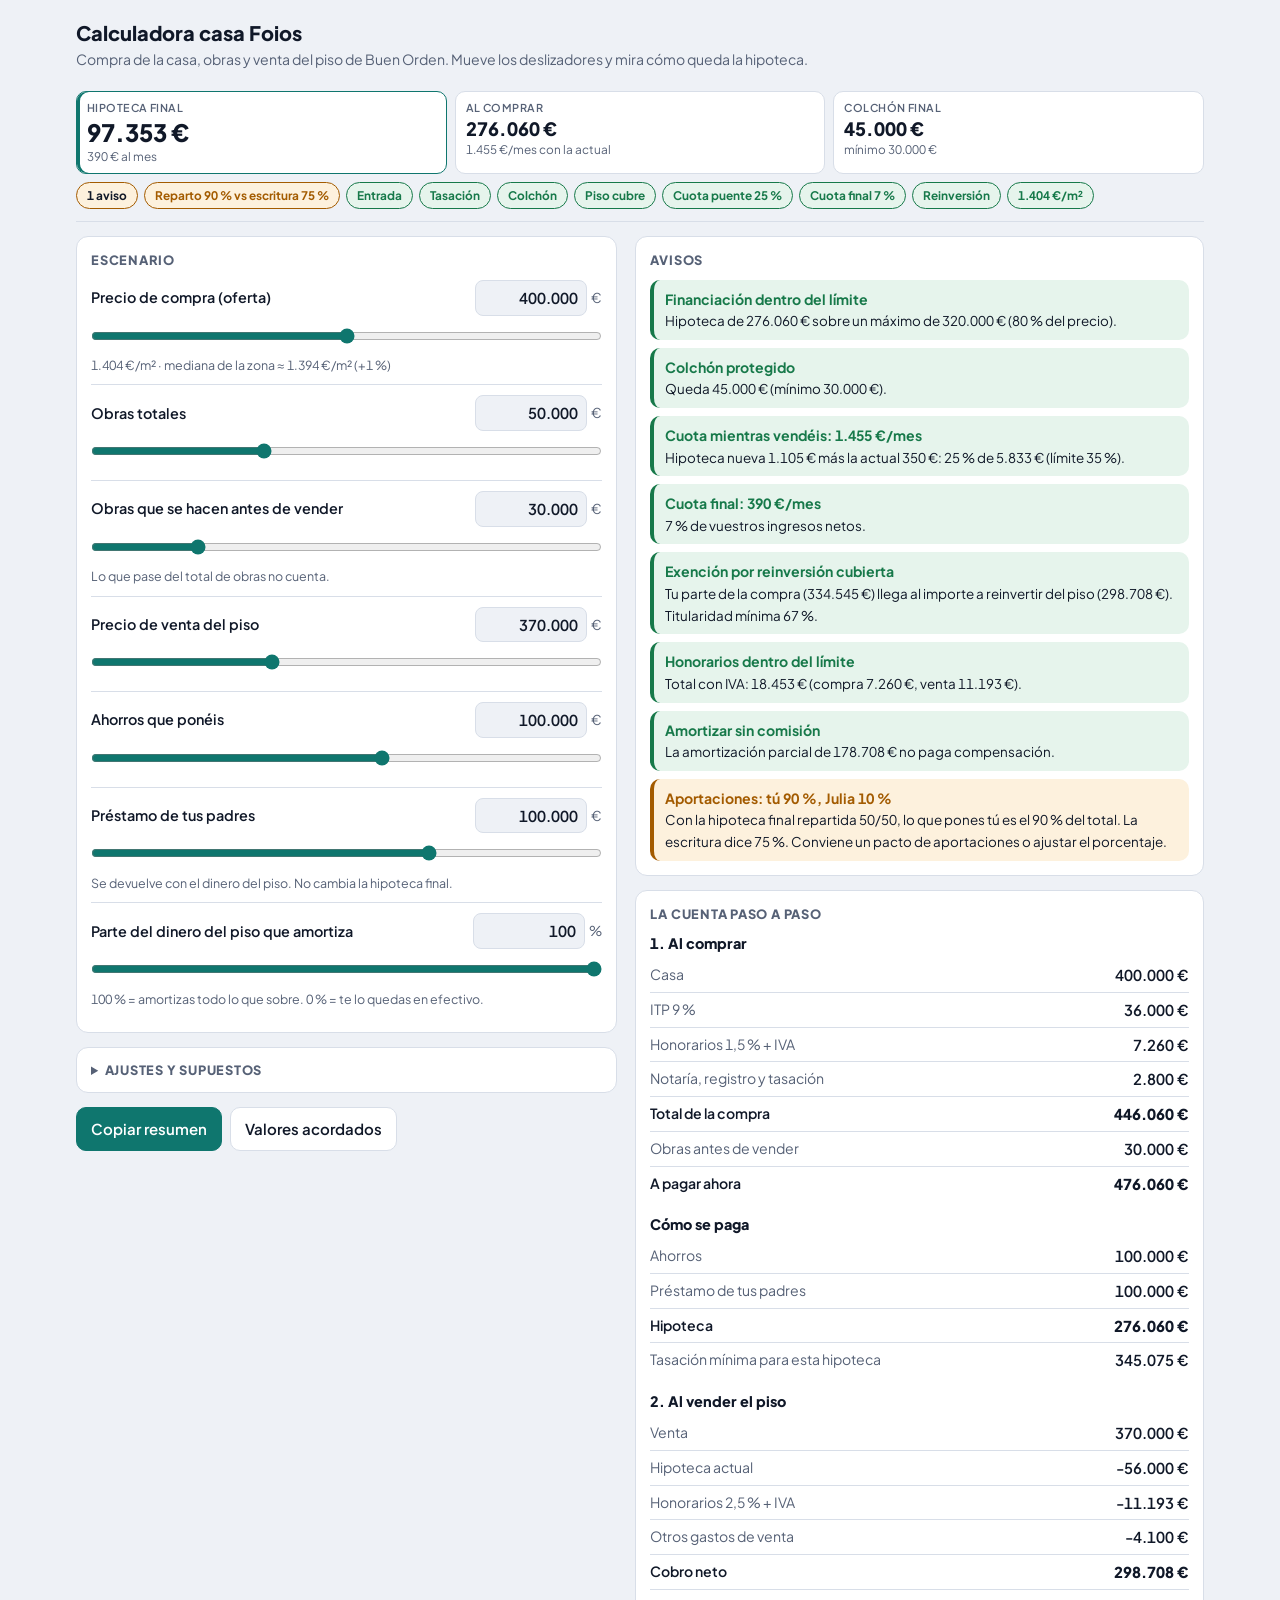
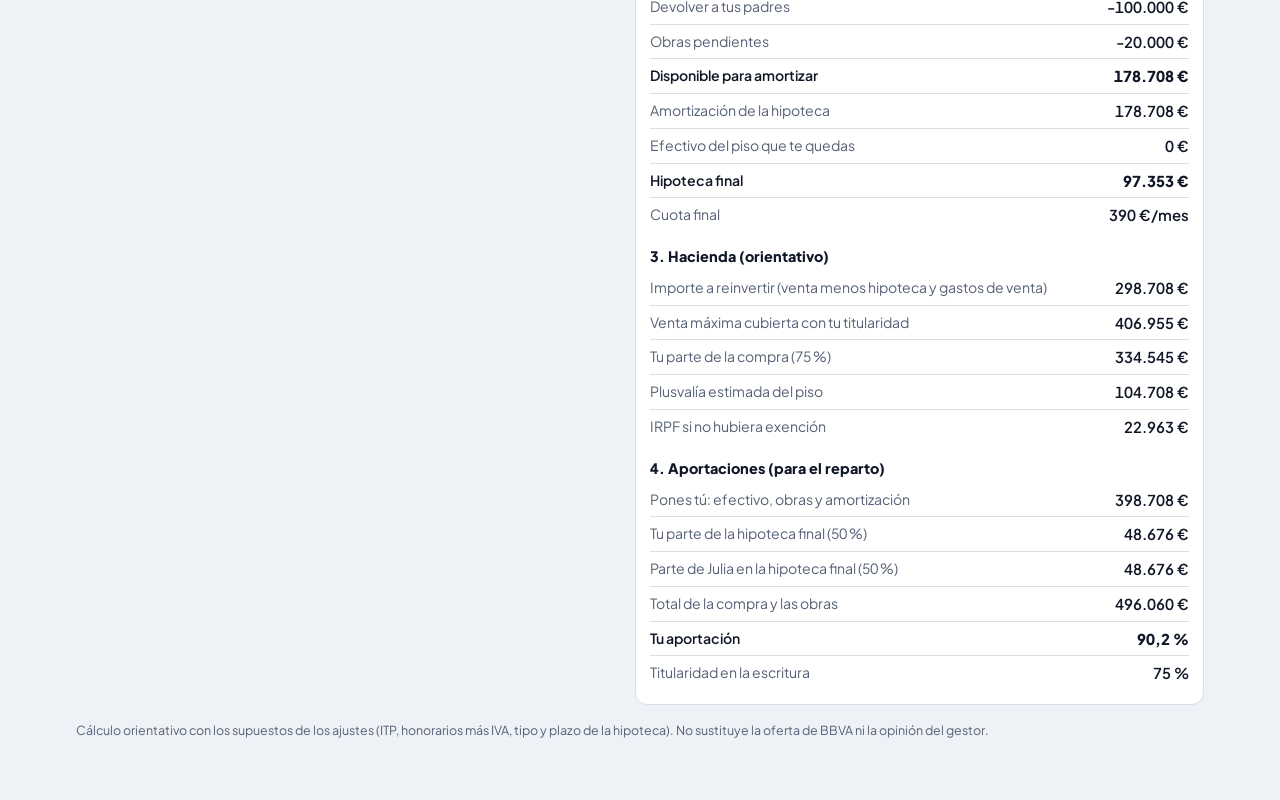
==== commit 4d5eb777: "Chivatos fijos, diseño ancho, venta hasta 500k, otros gastos de venta 4.100 y bloque de aportaciones" ====
--- a/index.html
+++ b/index.html
@@ -73,6 +73,10 @@
   -webkit-text-size-adjust: 100%;
 }
 .wrap { max-width: 640px; margin: 0 auto; padding: 0 16px 48px; }
+.layout { display: block; }
+.col-a, .col-b { display: contents; }
+#c-escenario { order: 1; } #c-avisos { order: 2; } #c-cuenta { order: 3; } #c-ajustes { order: 4; } #c-actions { order: 5; }
+.layout { display: flex; flex-direction: column; }
 h1 { font-size: 1.25rem; font-weight: 800; margin: 18px 0 2px; text-wrap: balance; }
 h2 { font-size: 0.8rem; font-weight: 800; letter-spacing: 0.06em; text-transform: uppercase; color: var(--muted); margin: 0 0 10px; }
 .sub { margin: 0 0 14px; color: var(--muted); font-size: 0.88rem; }
@@ -85,6 +89,13 @@
   border-bottom: 1px solid var(--line);
   display: grid; grid-template-columns: 1.25fr 1fr 1fr; gap: 8px;
 }
+.result .chips { grid-column: 1 / -1; display: flex; gap: 6px; overflow-x: auto; padding-bottom: 2px; scrollbar-width: none; }
+.result .chips::-webkit-scrollbar { display: none; }
+.chip { flex: none; font-size: 0.74rem; font-weight: 700; border-radius: 999px; padding: 4px 10px; border: 1px solid; white-space: nowrap; }
+.chip.ok { background: var(--ok-bg); border-color: var(--ok); color: var(--ok); }
+.chip.warn { background: var(--warn-bg); border-color: var(--warn); color: var(--warn); }
+.chip.bad { background: var(--bad-bg); border-color: var(--bad); color: var(--bad); }
+.chip.sum { color: var(--ink); }
 .tile { background: var(--card); border: 1px solid var(--line); border-radius: 10px; padding: 8px 10px; min-width: 0; }
 .tile.main { border-color: var(--accent); box-shadow: inset 3px 0 0 var(--accent); }
 .tile .k { display: block; font-size: 0.68rem; font-weight: 600; color: var(--muted); text-transform: uppercase; letter-spacing: 0.04em; }
@@ -158,6 +169,16 @@
 #fallback { display: none; width: 100%; margin-top: 8px; min-height: 150px; font: inherit; font-size: 0.82rem; padding: 8px; border-radius: 8px; border: 1px solid var(--line); background: var(--card); color: var(--ink); }
 .foot { margin-top: 16px; font-size: 0.78rem; color: var(--muted); }
 
+@media (min-width: 920px) {
+  .wrap { max-width: 1160px; }
+  .layout { display: grid; grid-template-columns: minmax(0, 1fr) minmax(0, 1.05fr); gap: 0 18px; align-items: start; }
+  .col-a, .col-b { display: block; }
+  #c-escenario, #c-avisos, #c-cuenta, #c-ajustes, #c-actions { order: 0; }
+  .result { grid-template-columns: repeat(3, 1fr); }
+  .result .chips { flex-wrap: wrap; overflow: visible; }
+  .tile strong { font-size: 1.15rem; }
+  .tile.main strong { font-size: 1.5rem; }
+}
 @media (max-width: 380px) {
   .result { gap: 6px; }
   .tile { padding: 7px 8px; }
@@ -176,34 +197,44 @@
     <div class="tile main"><span class="k">Hipoteca final</span><strong id="r-final"></strong><span class="s" id="r-final-s"></span></div>
     <div class="tile"><span class="k">Al comprar</span><strong id="r-m0"></strong><span class="s" id="r-m0-s"></span></div>
     <div class="tile" id="tile-colchon"><span class="k">Colchón final</span><strong id="r-colchon"></strong><span class="s" id="r-colchon-s"></span></div>
+    <div class="chips" id="chips"></div>
   </div>
 
-  <section class="card">
+  <div class="layout">
+  <div class="col-a">
+
+  <section class="card" id="c-escenario">
     <h2>Escenario</h2>
     <div id="fields"></div>
   </section>
 
-  <section class="card">
-    <h2>Avisos</h2>
-    <div class="alerts" id="alerts"></div>
-  </section>
-
-  <section class="card">
-    <h2>La cuenta paso a paso</h2>
-    <div id="detalle"></div>
-  </section>
-
-  <details>
+  <details id="c-ajustes">
     <summary>Ajustes y supuestos</summary>
     <div class="adj" id="ajustes"></div>
   </details>
 
+  <div id="c-actions">
   <div class="actions">
     <button type="button" class="primary" id="copy">Copiar resumen</button>
     <button type="button" id="reset">Valores acordados</button>
     <span id="copy-note" role="status"></span>
   </div>
   <textarea id="fallback" readonly aria-label="Resumen para copiar"></textarea>
+  </div>
+  </div>
+
+  <div class="col-b">
+  <section class="card" id="c-avisos">
+    <h2>Avisos</h2>
+    <div class="alerts" id="alerts"></div>
+  </section>
+
+  <section class="card" id="c-cuenta">
+    <h2>La cuenta paso a paso</h2>
+    <div id="detalle"></div>
+  </section>
+  </div>
+  </div>
 
   <p class="foot">Cálculo orientativo con los supuestos de los ajustes (ITP, honorarios más IVA, tipo y plazo de la hipoteca). No sustituye la oferta de BBVA ni la opinión del gestor.</p>
 </div>
@@ -254,7 +285,7 @@
   iva: 21,
   itp: 9,
   gastosCompra: 2800,
-  otrosVenta: 3000,
+  otrosVenta: 4100,
   pendiente: 56000,
   cuotaActual: 350,
   ahorrosTotales: 145000,
@@ -262,7 +293,12 @@
   ingresos: 5833,
   titularidad: 75,
   valorAdquisicion: 250000,
-  ltv: 80
+  ltv: 80,
+  tasacion: 0,
+  amortPct: 100,
+  repartoHip: 50,
+  m2: 285,
+  mediana: 1394
 };
 
 function calcular(p) {
@@ -277,22 +313,30 @@
   r.obrasDespues = p.obras - r.obrasAntes;
   r.pagarAhora = r.totalCompra + r.obrasAntes;
   r.disponible = p.ahorros + p.padres;
-  r.maxHipoteca = p.precio * (p.ltv / 100);
+  r.baseTasacion = p.tasacion > 0 ? Math.min(p.precio, p.tasacion) : p.precio;
+  r.maxHipoteca = r.baseTasacion * (p.ltv / 100);
   var falta = r.pagarAhora - r.disponible;
   r.hipotecaAlComprar = Math.max(0, Math.min(falta, r.maxHipoteca));
   r.faltaEntrada = Math.max(0, falta - r.maxHipoteca);
   r.sobraPrestamo = Math.max(0, -falta);
+  r.tasacionMinima = r.hipotecaAlComprar / (p.ltv / 100);
+  r.precioM2 = p.m2 > 0 ? p.precio / p.m2 : 0;
   r.liquidoTrasCompra = p.ahorrosTotales - p.ahorros - r.faltaEntrada + r.sobraPrestamo;
 
   /* Venta del piso */
   r.honorariosVenta = p.venta * (p.honorariosVenta / 100) * iva;
   r.netoVenta = p.venta - p.pendiente - r.honorariosVenta - p.otrosVenta;
   r.caja = r.netoVenta - p.padres - r.obrasDespues;
-  r.amortizacion = Math.max(0, Math.min(r.caja, r.hipotecaAlComprar));
+  r.amortizacion = Math.max(0, Math.min(r.caja, r.hipotecaAlComprar)) * (p.amortPct / 100);
   r.hipotecaFinal = r.hipotecaAlComprar - r.amortizacion;
   r.sobraTrasVender = Math.max(0, r.caja - r.hipotecaAlComprar);
   r.faltaTrasVender = Math.max(0, -r.caja);
   r.liquidoFinal = r.liquidoTrasCompra + (r.caja - r.amortizacion);
+
+  /* Aportaciones (hipoteca final repartida según repartoHip % de Julia) */
+  r.aportTu = (r.pagarAhora - r.hipotecaAlComprar) + r.obrasDespues + r.amortizacion;
+  r.aportTotal = r.totalCompra + p.obras;
+  r.aportTuPct = r.aportTotal > 0 ? (r.aportTu + r.hipotecaFinal * (1 - p.repartoHip / 100)) / r.aportTotal : 0;
 
   /* Cuotas */
   r.cuotaAlComprar = pmt(r.hipotecaAlComprar, p.tipo, p.plazo);
@@ -333,12 +377,13 @@
   var P = Object.assign({}, DEFAULTS);
 
   var FIELDS = [
-    { id: 'precio', label: 'Precio de compra (oferta)', min: 340000, max: 460000, step: 1000 },
+    { id: 'precio', label: 'Precio de compra (oferta)', min: 340000, max: 460000, step: 1000, dyn: true },
     { id: 'obras', label: 'Obras totales', min: 0, max: 150000, step: 5000 },
     { id: 'obrasAntes', label: 'Obras que se hacen antes de vender', min: 0, max: 150000, step: 5000, hint: 'Lo que pase del total de obras no cuenta.' },
-    { id: 'venta', label: 'Precio de venta del piso', min: 330000, max: 440000, step: 1000 },
+    { id: 'venta', label: 'Precio de venta del piso', min: 300000, max: 500000, step: 1000 },
     { id: 'ahorros', label: 'Ahorros que ponéis', min: 40000, max: 145000, step: 1000 },
-    { id: 'padres', label: 'Préstamo de tus padres', min: 0, max: 150000, step: 5000, hint: 'Se devuelve con el dinero del piso. No cambia la hipoteca final.' }
+    { id: 'padres', label: 'Préstamo de tus padres', min: 0, max: 150000, step: 5000, hint: 'Se devuelve con el dinero del piso. No cambia la hipoteca final.' },
+    { id: 'amortPct', label: 'Parte del dinero del piso que amortiza', min: 0, max: 100, step: 5, unit: '%', hint: '100 % = amortizas todo lo que sobre. 0 % = te lo quedas en efectivo.' }
   ];
 
   var ADJ = [
@@ -354,6 +399,7 @@
     { id: 'honorariosVenta', label: 'Honorarios venta (% + IVA)', type: 'dec' },
     { id: 'itp', label: 'ITP de la compra (%)', type: 'select', options: [['9', '9 %'], ['10', '10 %']] },
     { id: 'gastosCompra', label: 'Notaría, registro y tasación (€)', type: 'int' },
+    { id: 'tasacion', label: 'Tasación de la casa (€, 0 = igual al precio)', type: 'int' },
     { id: 'otrosVenta', label: 'Otros gastos de venta (€)', type: 'int' },
     { id: 'pendiente', label: 'Hipoteca actual pendiente (€)', type: 'int' },
     { id: 'cuotaActual', label: 'Cuota hipoteca actual (€/mes)', type: 'int' },
@@ -361,6 +407,9 @@
     { id: 'colchonMin', label: 'Colchón mínimo (€)', type: 'int' },
     { id: 'ingresos', label: 'Ingresos netos al mes (€)', type: 'int' },
     { id: 'titularidad', label: 'Tu titularidad (%)', type: 'int' },
+    { id: 'repartoHip', label: 'Hipoteca que asume Julia (%)', type: 'int' },
+    { id: 'm2', label: 'Metros construidos de la casa', type: 'int' },
+    { id: 'mediana', label: 'Mediana de la zona (€/m²)', type: 'int' },
     { id: 'valorAdquisicion', label: 'Valor de adquisición del piso (€)', type: 'int' }
   ];
 
@@ -389,9 +438,9 @@
     div.className = 'field';
     div.innerHTML =
       '<div class="field-top"><label for="n-' + f.id + '">' + f.label + '</label>' +
-      '<div class="num"><input id="n-' + f.id + '" type="text" inputmode="numeric" autocomplete="off"><span>€</span></div></div>' +
+      '<div class="num"><input id="n-' + f.id + '" type="text" inputmode="numeric" autocomplete="off"><span>' + (f.unit || '€') + '</span></div></div>' +
       '<input id="r-' + f.id + '" type="range" min="' + f.min + '" max="' + f.max + '" step="' + f.step + '" aria-label="' + f.label + '">' +
-      (f.hint ? '<p class="hint">' + f.hint + '</p>' : '');
+      (f.hint ? '<p class="hint">' + f.hint + '</p>' : '') + (f.dyn ? '<p class="hint" id="h-' + f.id + '"></p>' : '');
     fieldsEl.appendChild(div);
     var n = div.querySelector('#n-' + f.id);
     var r = div.querySelector('#r-' + f.id);
@@ -493,7 +542,45 @@
     } else {
       A.push(alerta('ok', 'Amortizar sin comisión', 'La amortización parcial de ' + eur(r.amortizacion) + ' no paga compensación.'));
     }
+    var dif = Math.abs(r.aportTuPct * 100 - P.titularidad);
+    A.push(alerta(dif > 5 ? 'warn' : 'ok', 'Aportaciones: tú ' + pct(r.aportTuPct) + ', Julia ' + pct(1 - r.aportTuPct),
+      'Con la hipoteca final repartida ' + (100 - P.repartoHip) + '/' + P.repartoHip + ', lo que pones tú es el ' + pct(r.aportTuPct) + ' del total. La escritura dice ' + P.titularidad + ' %.' + (dif > 5 ? ' Conviene un pacto de aportaciones o ajustar el porcentaje.' : '')));
     $('alerts').innerHTML = A.join('');
+
+    /* Chivatos fijos arriba */
+    var C = [];
+    function chip(e, txt) { C.push({ e: e, t: txt }); }
+    if (r.faltaEntrada > 0) chip('bad', 'Falta entrada ' + eur(r.faltaEntrada));
+    else if (r.sobraPrestamo > 0) chip('warn', 'Sobran ' + eur(r.sobraPrestamo) + ' de tus padres');
+    else chip('ok', 'Entrada');
+    if (P.precio > 0 && r.tasacionMinima / P.precio > 0.97) chip('warn', 'Tasación mínima ' + eur(r.tasacionMinima));
+    else chip('ok', 'Tasación');
+    if (colchon < P.colchonMin) chip('bad', 'Colchón bajo ' + eur(colchon));
+    else chip('ok', 'Colchón');
+    if (r.faltaTrasVender > 0) chip('bad', 'Piso no cubre: faltan ' + eur(r.faltaTrasVender));
+    else chip('ok', 'Piso cubre');
+    chip(r.ratioMientrasVendeis > 0.35 ? 'warn' : 'ok', 'Cuota puente ' + pct(r.ratioMientrasVendeis));
+    chip(r.ratioFinal > 0.35 ? 'warn' : 'ok', 'Cuota final ' + pct(r.ratioFinal));
+    chip(r.reinvierteTodo ? 'ok' : 'warn', r.reinvierteTodo ? 'Reinversión' : 'Reinversión: faltan ' + eur(r.sinReinvertir));
+    if (P.honorariosCompra > 2) chip('warn', 'Honorarios compra > 2 %');
+    if (r.comisionTope > 0) chip('warn', 'Comisión amortizar ≤ ' + eur(r.comisionTope));
+    if (dif > 5) chip('warn', 'Reparto ' + pct(r.aportTuPct) + ' vs escritura ' + P.titularidad + ' %');
+    if (P.mediana > 0) {
+      var sobre = r.precioM2 / P.mediana - 1;
+      chip(sobre > 0.1 ? 'warn' : 'ok', eur(r.precioM2) + '/m²' + (sobre > 0.1 ? ' (+' + pct(sobre) + ' zona)' : ''));
+    }
+    var orden = { bad: 0, warn: 1, ok: 2 };
+    C.sort(function (a, b) { return orden[a.e] - orden[b.e]; });
+    var nb = C.filter(function (c) { return c.e === 'bad'; }).length;
+    var nw = C.filter(function (c) { return c.e === 'warn'; }).length;
+    var sum = nb ? '<span class="chip bad sum">' + nb + (nb === 1 ? ' problema' : ' problemas') + '</span>'
+      : nw ? '<span class="chip warn sum">' + nw + (nw === 1 ? ' aviso' : ' avisos') + '</span>'
+      : '<span class="chip ok sum">Todo en orden</span>';
+    $('chips').innerHTML = sum + C.map(function (c) { return '<span class="chip ' + c.e + '">' + c.t + '</span>'; }).join('');
+    if ($('h-precio')) {
+      var d = P.mediana > 0 ? r.precioM2 / P.mediana - 1 : 0;
+      $('h-precio').textContent = eur(r.precioM2) + '/m² · mediana de la zona ≈ ' + eur(P.mediana) + '/m² (' + (d >= 0 ? '+' : '') + pct(d) + ')';
+    }
 
     /* Cuenta paso a paso */
     function row(k, v, cls) { return '<div' + (cls ? ' class="' + cls + '"' : '') + '><dt>' + k + '</dt><dd>' + v + '</dd></div>'; }
@@ -512,6 +599,7 @@
       row('Préstamo de tus padres', eur(P.padres)) +
       row('Hipoteca', eur(r.hipotecaAlComprar), 'tot') +
       (r.faltaEntrada > 0 ? row('Del colchón (falta)', eur(r.faltaEntrada)) : '') +
+      row('Tasación mínima para esta hipoteca', eur(r.tasacionMinima)) +
       '</dl>';
     D += '<p class="block-title">2. Al vender el piso</p><dl class="rows">' +
       row('Venta', eur(P.venta)) +
@@ -523,6 +611,7 @@
       row('Obras pendientes', '-' + eur(r.obrasDespues)) +
       row('Disponible para amortizar', eur(r.caja), 'tot') +
       row('Amortización de la hipoteca', eur(r.amortizacion)) +
+      row('Efectivo del piso que te quedas', eur(Math.max(0, r.caja - r.amortizacion))) +
       row('Hipoteca final', eur(r.hipotecaFinal), 'tot') +
       row('Cuota final', eur(r.cuotaFinal) + '/mes') +
       '</dl>';
@@ -532,6 +621,14 @@
       row('Tu parte de la compra (' + P.titularidad + ' %)', eur(r.parteTuya)) +
       row('Plusvalía estimada del piso', eur(r.plusvalia)) +
       row('IRPF si no hubiera exención', eur(r.irpfSinExencion)) +
+      '</dl>';
+    D += '<p class="block-title">4. Aportaciones (para el reparto)</p><dl class="rows">' +
+      row('Pones tú: efectivo, obras y amortización', eur(r.aportTu)) +
+      row('Tu parte de la hipoteca final (' + (100 - P.repartoHip) + ' %)', eur(r.hipotecaFinal * (1 - P.repartoHip / 100))) +
+      row('Parte de Julia en la hipoteca final (' + P.repartoHip + ' %)', eur(r.hipotecaFinal * P.repartoHip / 100)) +
+      row('Total de la compra y las obras', eur(r.aportTotal)) +
+      row('Tu aportación', pct(r.aportTuPct, 1), 'tot') +
+      row('Titularidad en la escritura', P.titularidad + ' %') +
       '</dl>';
     $('detalle').innerHTML = D;
   }
@@ -547,6 +644,8 @@
     t.push('Al vender: devolver ' + eur(P.padres) + ' a los padres y amortizar ' + eur(r.amortizacion));
     t.push('Hipoteca final: ' + eur(r.hipotecaFinal) + ', cuota ' + eur(r.cuotaFinal) + '/mes');
     t.push('Colchón final: ' + eur(r.liquidoFinal));
+    t.push('Efectivo del piso que te quedas: ' + eur(Math.max(0, r.caja - r.amortizacion)) + ' · Tasación mínima ' + eur(r.tasacionMinima));
+    t.push('Aportaciones: tú ' + pct(r.aportTuPct, 1) + ', Julia ' + pct(1 - r.aportTuPct, 1) + ' (escritura ' + P.titularidad + ' %)');
     t.push('Honorarios totales con IVA: ' + eur(r.honorariosTotales));
     t.push('Reinversión: ' + (r.reinvierteTodo ? 'cubierta' : 'faltan ' + eur(r.sinReinvertir)));
     return t.join('\n');
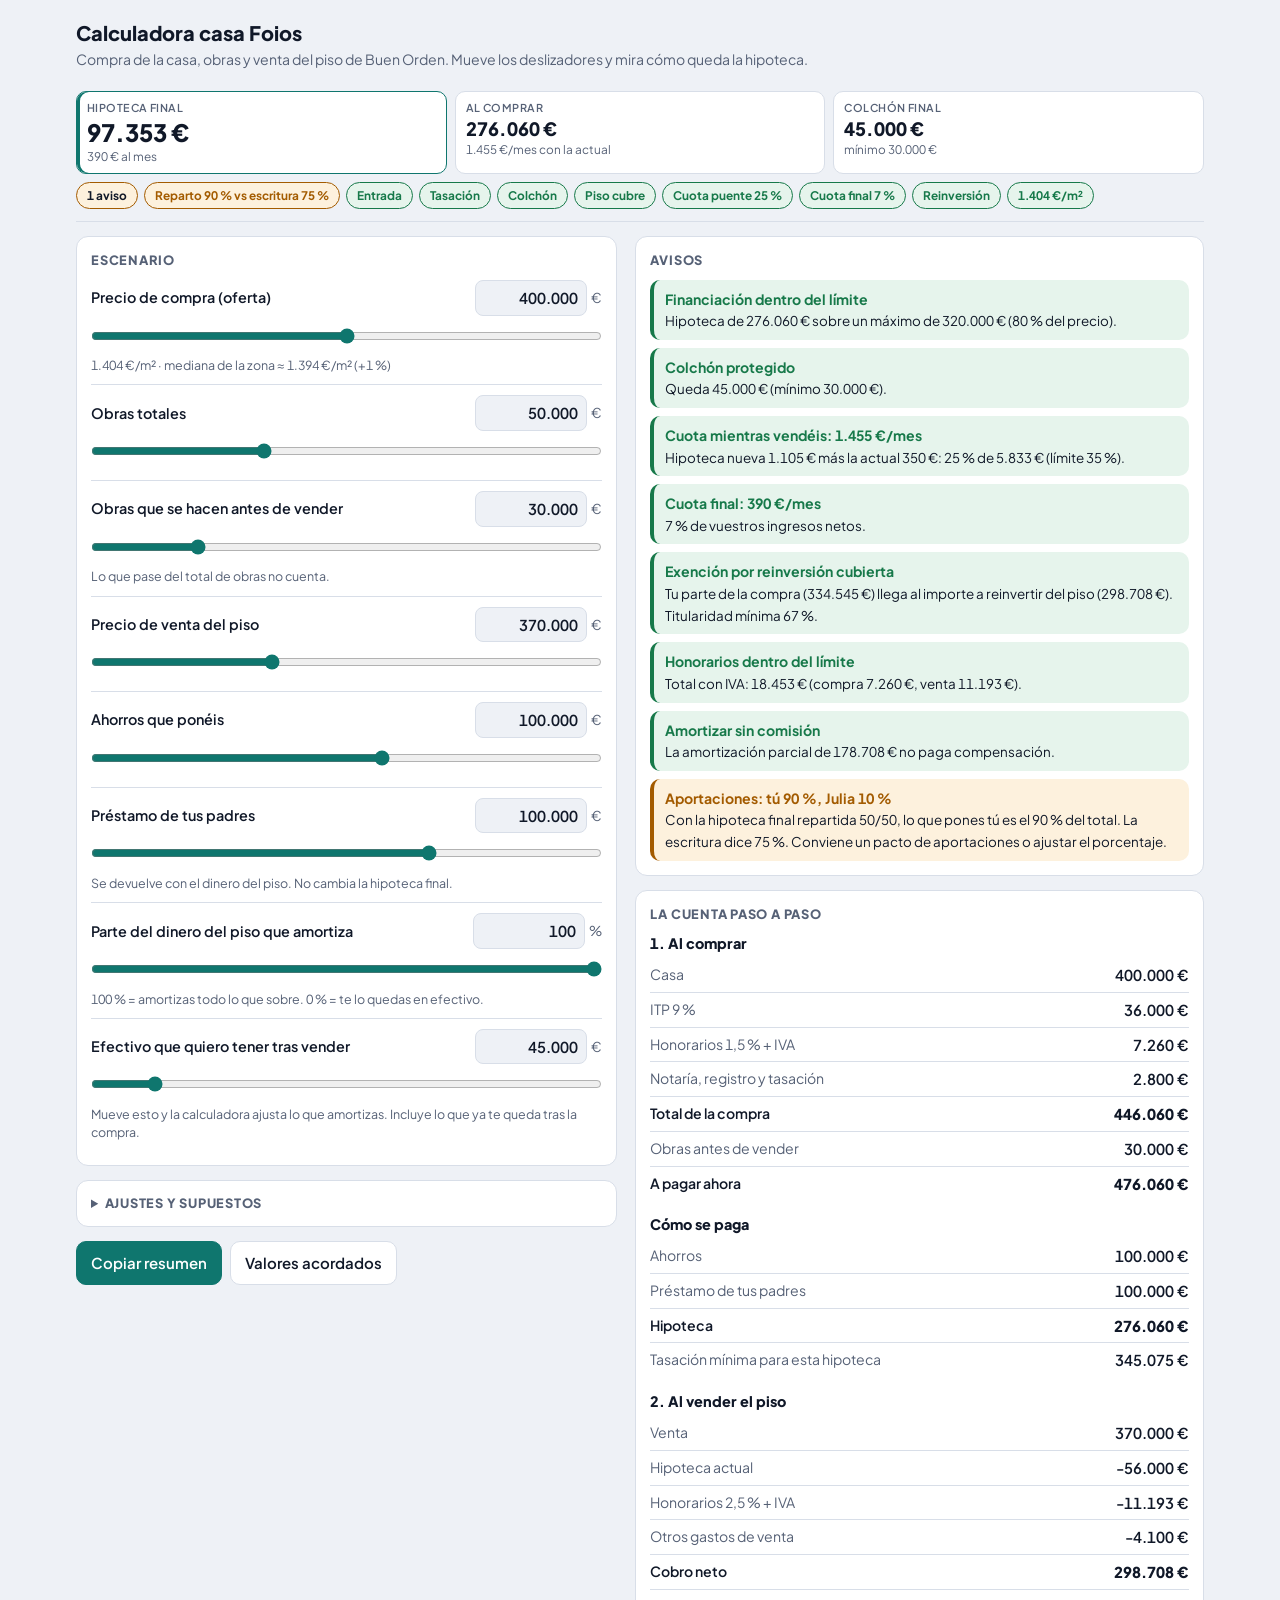
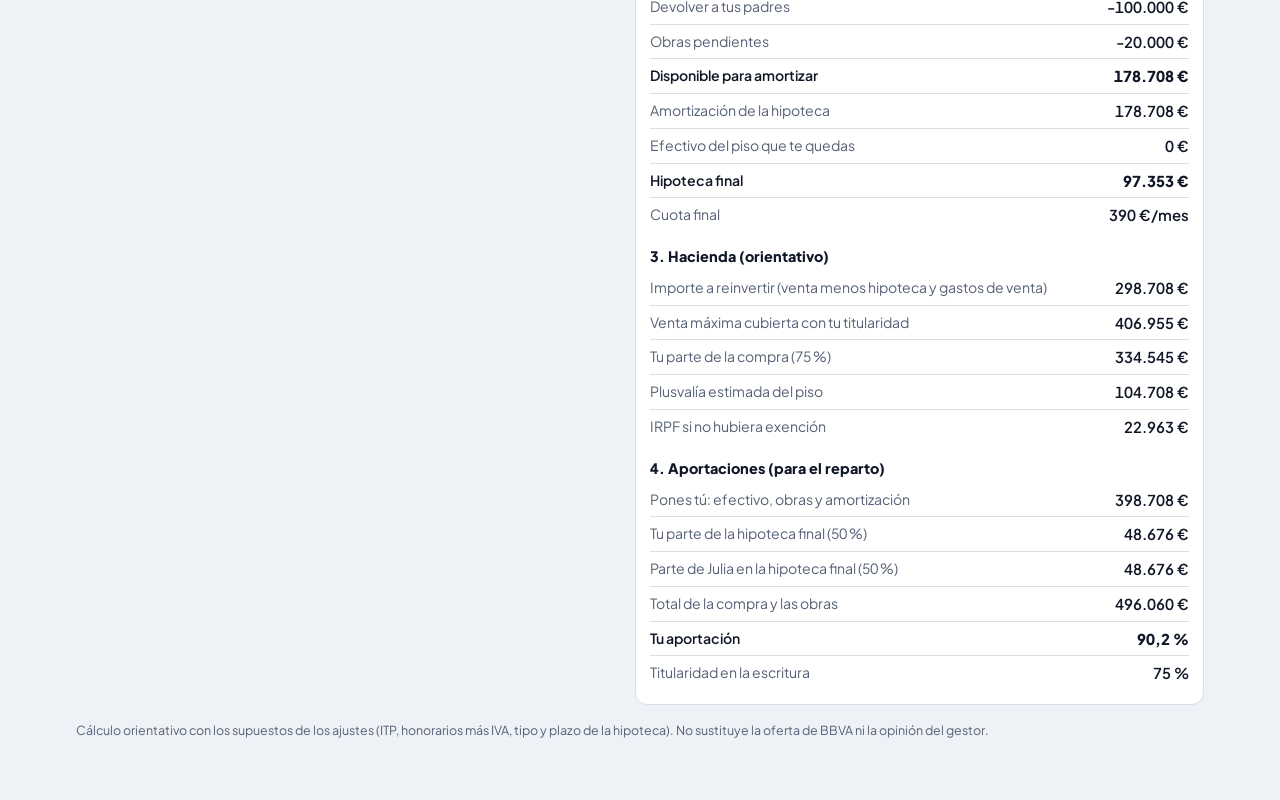
==== commit ba005220: "Control de efectivo final: el slider de colchón ajusta lo que se amortiza y viene enlazado con el de" ====
--- a/index.html
+++ b/index.html
@@ -296,6 +296,7 @@
   ltv: 80,
   tasacion: 0,
   amortPct: 100,
+  colchonObjetivo: null,
   repartoHip: 50,
   m2: 285,
   mediana: 1394
@@ -327,7 +328,15 @@
   r.honorariosVenta = p.venta * (p.honorariosVenta / 100) * iva;
   r.netoVenta = p.venta - p.pendiente - r.honorariosVenta - p.otrosVenta;
   r.caja = r.netoVenta - p.padres - r.obrasDespues;
-  r.amortizacion = Math.max(0, Math.min(r.caja, r.hipotecaAlComprar)) * (p.amortPct / 100);
+  var maxAmort = Math.max(0, Math.min(r.caja, r.hipotecaAlComprar));
+  r.liquidoSinAmortizar = r.liquidoTrasCompra + r.caja; /* efectivo máximo que puedes quedarte */
+  r.colchonMinimoPosible = r.liquidoSinAmortizar - maxAmort; /* efectivo si amortizas todo lo posible */
+  var objetivo = (p.colchonObjetivo !== null && p.colchonObjetivo !== undefined && p.colchonObjetivo >= 0) ? p.colchonObjetivo : null;
+  r.amortizacion = objetivo !== null
+    ? Math.max(0, Math.min(maxAmort, r.liquidoSinAmortizar - objetivo))
+    : maxAmort * (p.amortPct / 100);
+  r.amortPctEf = maxAmort > 0 ? (r.amortizacion / maxAmort) * 100 : 0;
+  r.colchonObjetivoAlcanzable = objetivo === null || (objetivo >= r.colchonMinimoPosible - 1 && objetivo <= r.liquidoSinAmortizar + 1);
   r.hipotecaFinal = r.hipotecaAlComprar - r.amortizacion;
   r.sobraTrasVender = Math.max(0, r.caja - r.hipotecaAlComprar);
   r.faltaTrasVender = Math.max(0, -r.caja);
@@ -383,7 +392,8 @@
     { id: 'venta', label: 'Precio de venta del piso', min: 300000, max: 500000, step: 1000 },
     { id: 'ahorros', label: 'Ahorros que ponéis', min: 40000, max: 145000, step: 1000 },
     { id: 'padres', label: 'Préstamo de tus padres', min: 0, max: 150000, step: 5000, hint: 'Se devuelve con el dinero del piso. No cambia la hipoteca final.' },
-    { id: 'amortPct', label: 'Parte del dinero del piso que amortiza', min: 0, max: 100, step: 5, unit: '%', hint: '100 % = amortizas todo lo que sobre. 0 % = te lo quedas en efectivo.' }
+    { id: 'amortPct', label: 'Parte del dinero del piso que amortiza', min: 0, max: 100, step: 5, unit: '%', hint: '100 % = amortizas todo lo que sobre. 0 % = te lo quedas en efectivo.' },
+    { id: 'colchonObjetivo', label: 'Efectivo que quiero tener tras vender', min: 0, max: 400000, step: 5000, hint: 'Mueve esto y la calculadora ajusta lo que amortizas. Incluye lo que ya te queda tras la compra.' }
   ];
 
   var ADJ = [
@@ -444,9 +454,10 @@
     fieldsEl.appendChild(div);
     var n = div.querySelector('#n-' + f.id);
     var r = div.querySelector('#r-' + f.id);
-    r.addEventListener('input', function () { P[f.id] = parseInt(r.value, 10); n.value = num(P[f.id]); update(); });
-    n.addEventListener('input', function () { P[f.id] = parse(n.value); r.value = P[f.id]; update(); });
-    n.addEventListener('blur', function () { n.value = num(P[f.id]); });
+    function tocado() { if (f.id === 'amortPct') { P.colchonObjetivo = null; } }
+    r.addEventListener('input', function () { P[f.id] = parseInt(r.value, 10); tocado(); n.value = num(P[f.id]); update(); });
+    n.addEventListener('input', function () { P[f.id] = parse(n.value); tocado(); r.value = P[f.id]; update(); });
+    n.addEventListener('blur', function () { n.value = num(P[f.id] === null ? 0 : P[f.id]); update(); });
   });
 
   /* Ajustes */
@@ -479,6 +490,7 @@
 
   function syncInputs() {
     FIELDS.forEach(function (f) {
+      if (P[f.id] === null) { return; }
       $('n-' + f.id).value = num(P[f.id]);
       $('r-' + f.id).value = P[f.id];
     });
@@ -504,6 +516,15 @@
     $('r-final-s').textContent = eur(r.cuotaFinal) + ' al mes';
     $('r-m0').textContent = eur(r.hipotecaAlComprar);
     $('r-m0-s').textContent = eur(r.cuotaMientrasVendeis) + '/mes con la actual';
+    /* Los dos controles de amortización van enlazados: el que no tocas muestra el valor resultante */
+    var enfocado = document.activeElement && document.activeElement.id;
+    if (P.colchonObjetivo === null) {
+      if (enfocado !== 'n-colchonObjetivo') { $('n-colchonObjetivo').value = num(r.liquidoFinal); }
+      $('r-colchonObjetivo').value = Math.round(r.liquidoFinal);
+    } else {
+      if (enfocado !== 'n-amortPct') { $('n-amortPct').value = num(r.amortPctEf); }
+      $('r-amortPct').value = Math.round(r.amortPctEf);
+    }
     var colchon = Math.min(r.liquidoTrasCompra, r.liquidoFinal);
     $('r-colchon').textContent = eur(r.liquidoFinal);
     $('r-colchon-s').textContent = 'mínimo ' + eur(P.colchonMin);
@@ -522,6 +543,9 @@
       A.push(alerta('bad', 'El colchón baja de lo previsto', 'Quedaría en ' + eur(Math.min(r.liquidoTrasCompra, r.liquidoFinal)) + ' y el mínimo es ' + eur(P.colchonMin) + '.'));
     } else {
       A.push(alerta('ok', 'Colchón protegido', 'Queda ' + eur(Math.min(r.liquidoTrasCompra, r.liquidoFinal)) + ' (mínimo ' + eur(P.colchonMin) + ').'));
+    }
+    if (!r.colchonObjetivoAlcanzable) {
+      A.push(alerta('warn', 'No se puede llegar a ese colchón', 'Con esta venta y estas obras el efectivo final va de ' + eur(r.colchonMinimoPosible) + ' (amortizando todo lo posible) a ' + eur(r.liquidoSinAmortizar) + ' (sin amortizar).'));
     }
     if (r.faltaTrasVender > 0) {
       A.push(alerta('bad', 'El piso no cubre todo al venderlo', 'Faltarían ' + eur(r.faltaTrasVender) + ' para devolver a tus padres y pagar las obras pendientes.'));
@@ -643,7 +667,7 @@
     t.push('Al comprar: hipoteca ' + eur(r.hipotecaAlComprar) + ', cuota ' + eur(r.cuotaAlComprar) + ' (' + eur(r.cuotaMientrasVendeis) + ' con la actual)');
     t.push('Al vender: devolver ' + eur(P.padres) + ' a los padres y amortizar ' + eur(r.amortizacion));
     t.push('Hipoteca final: ' + eur(r.hipotecaFinal) + ', cuota ' + eur(r.cuotaFinal) + '/mes');
-    t.push('Colchón final: ' + eur(r.liquidoFinal));
+    t.push('Colchón final: ' + eur(r.liquidoFinal) + ' (máximo posible sin amortizar: ' + eur(r.liquidoSinAmortizar) + ')');
     t.push('Efectivo del piso que te quedas: ' + eur(Math.max(0, r.caja - r.amortizacion)) + ' · Tasación mínima ' + eur(r.tasacionMinima));
     t.push('Aportaciones: tú ' + pct(r.aportTuPct, 1) + ', Julia ' + pct(1 - r.aportTuPct, 1) + ' (escritura ' + P.titularidad + ' %)');
     t.push('Honorarios totales con IVA: ' + eur(r.honorariosTotales));
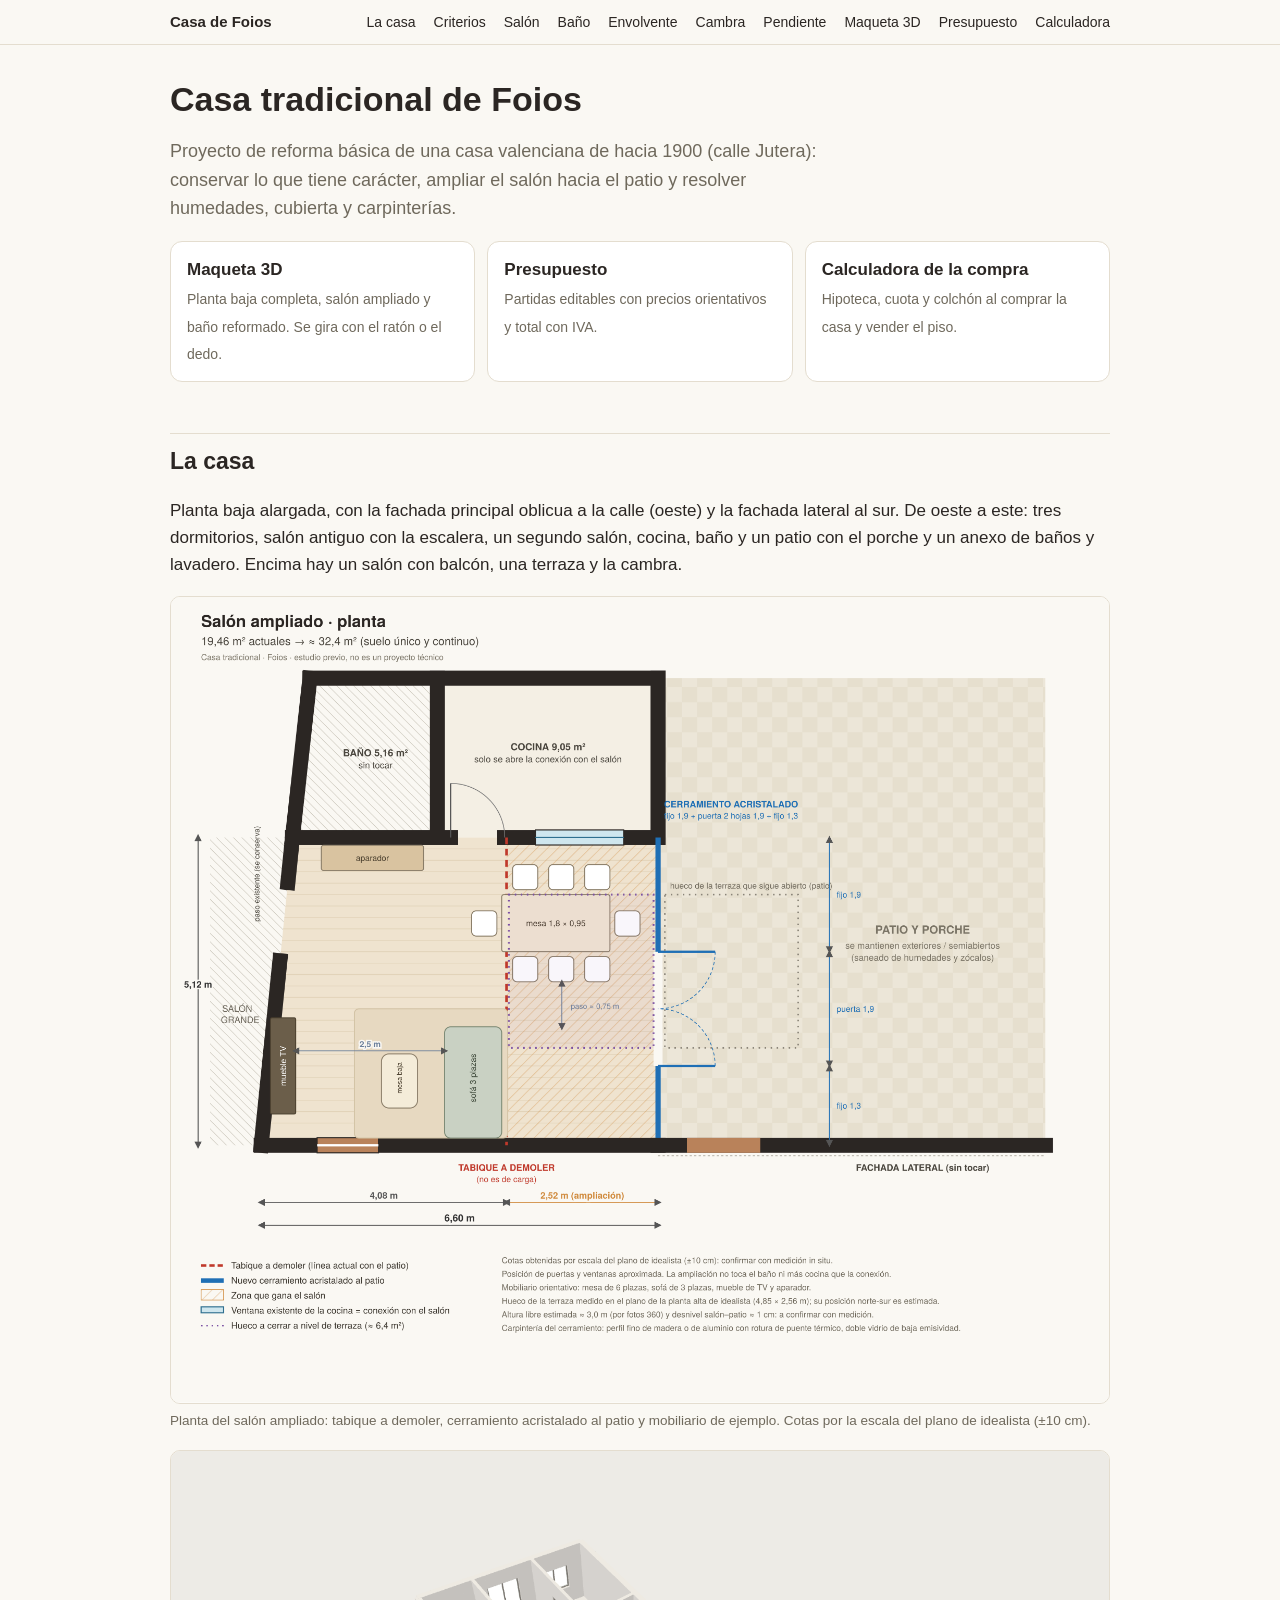
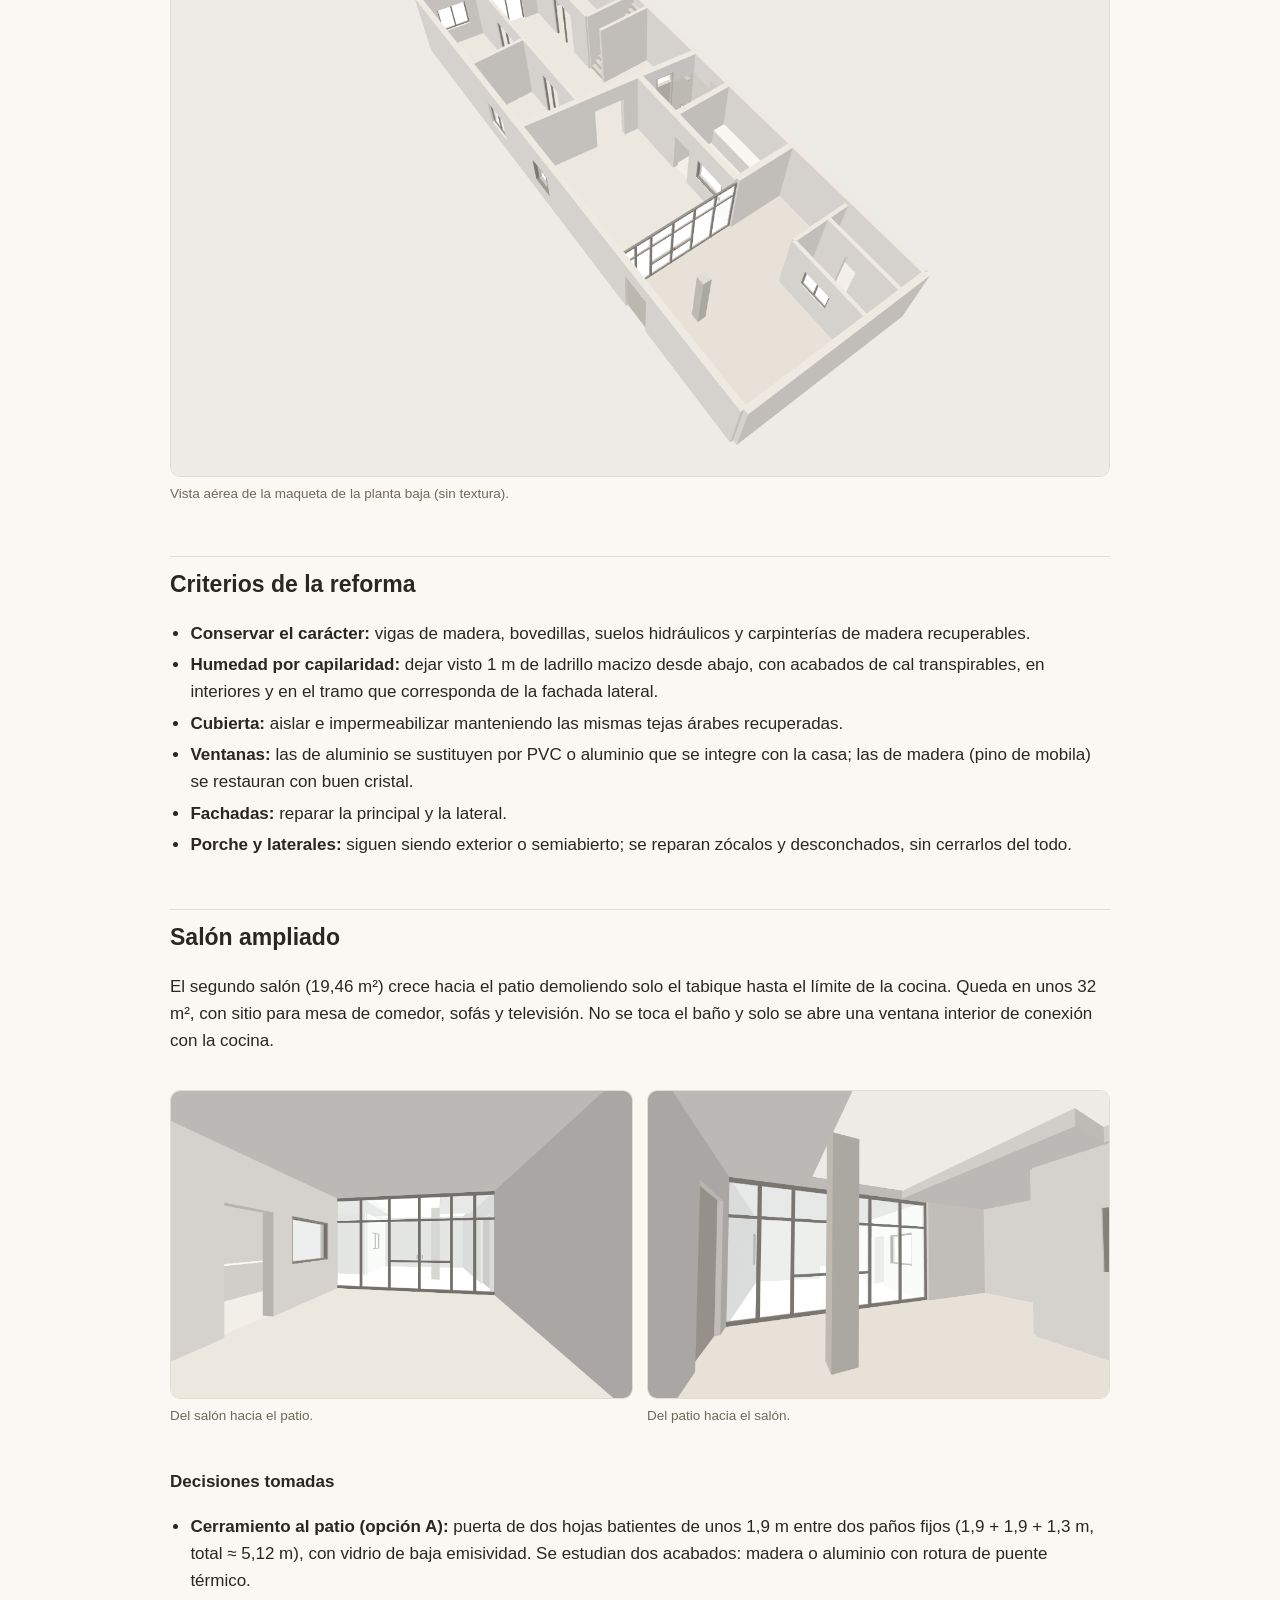
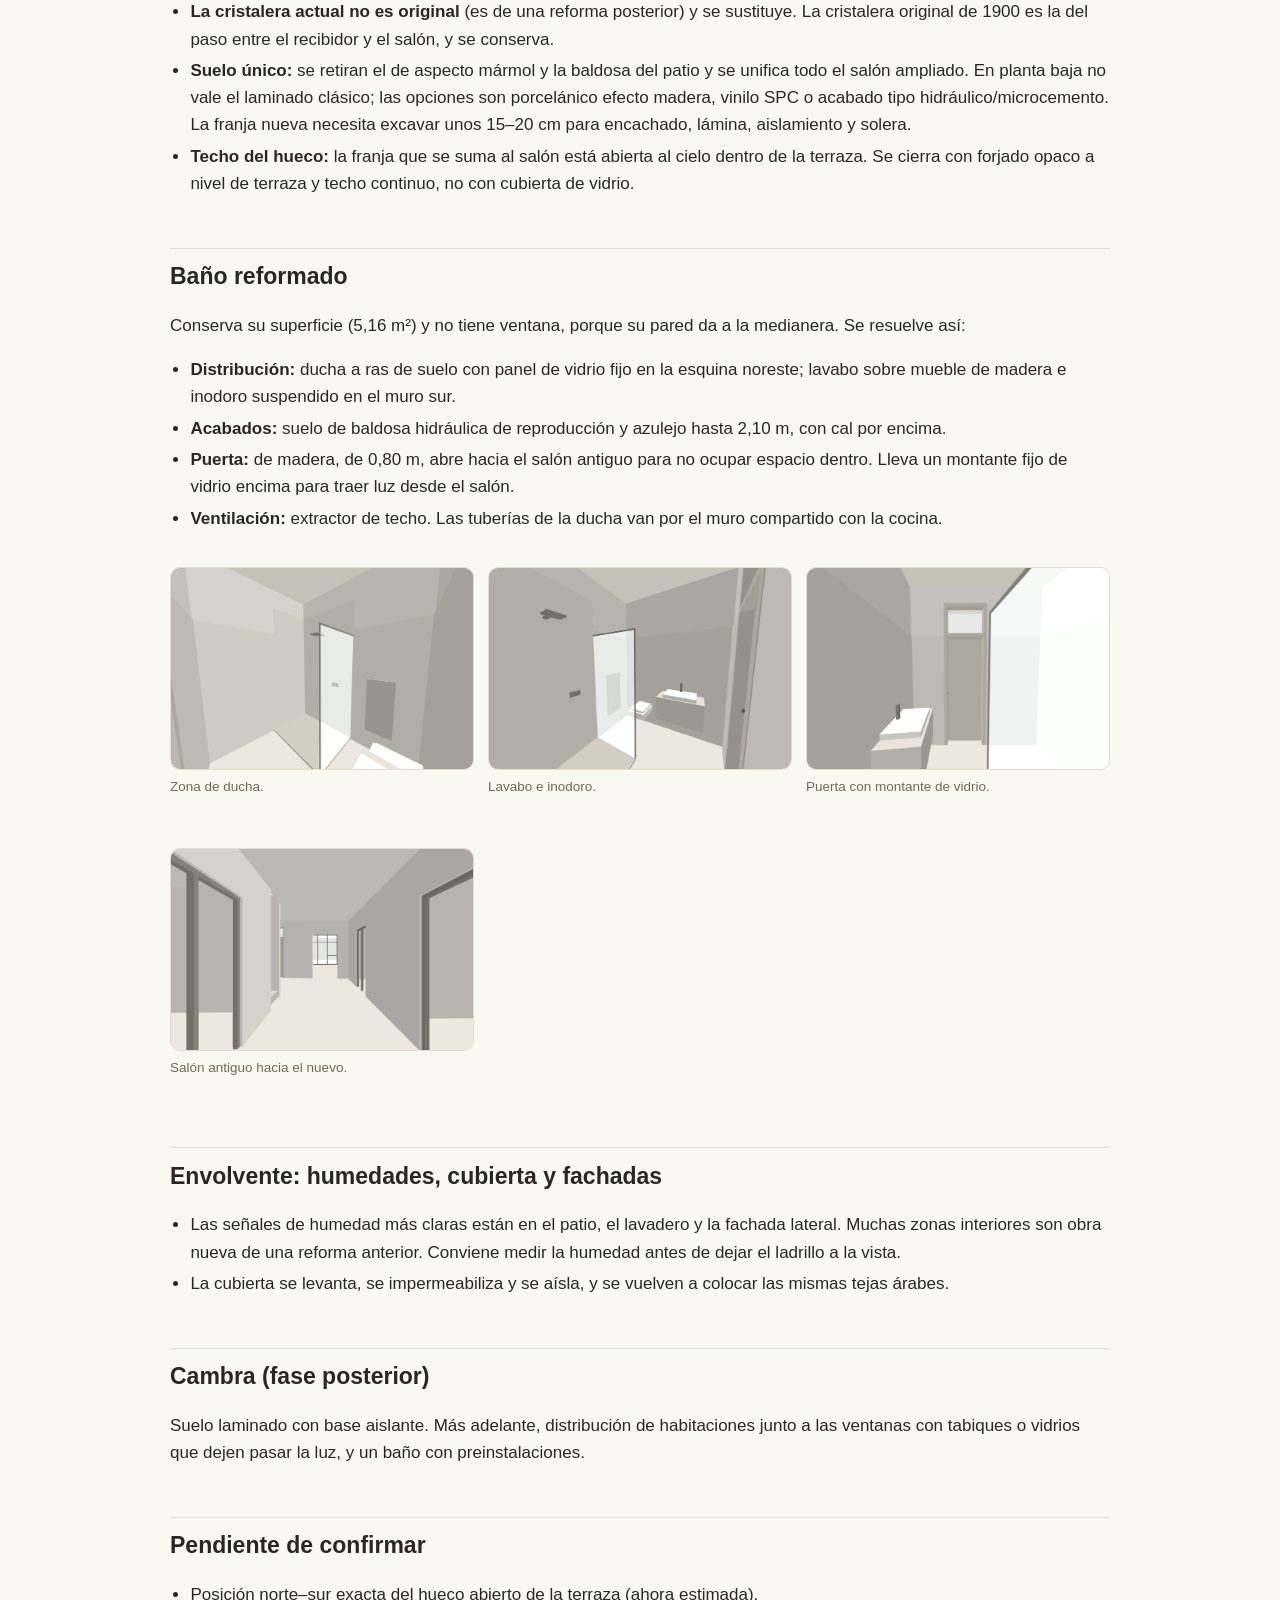
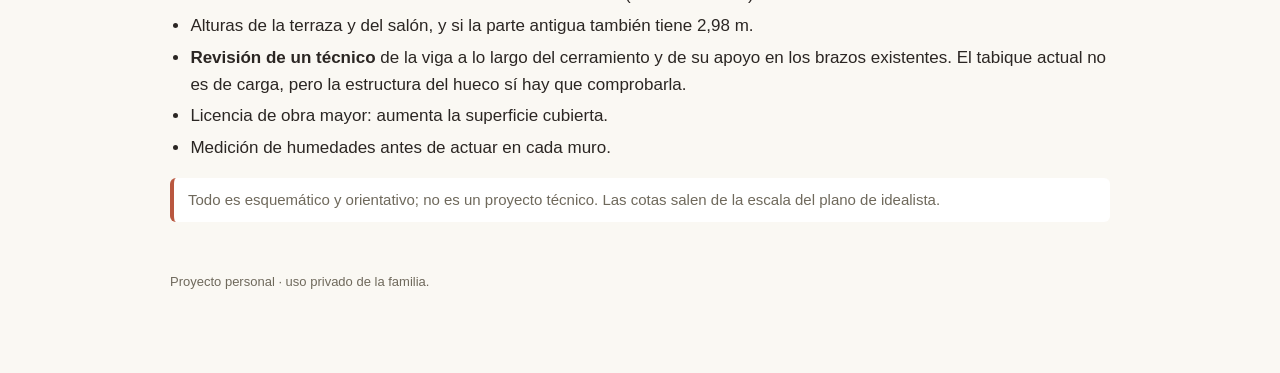
==== commit 61ee087b: "Web del proyecto: memoria, maqueta 3D de la planta baja, presupuesto; calculadora a /calculadora" ====
--- a/index.html
+++ b/index.html
@@ -3,709 +3,92 @@
 <head>
 <meta charset="utf-8">
 <meta name="viewport" content="width=device-width, initial-scale=1">
-<title>Calculadora casa Foios</title>
-<link rel="preconnect" href="https://fonts.googleapis.com">
-<link rel="preconnect" href="https://fonts.gstatic.com" crossorigin>
-<link href="https://fonts.googleapis.com/css2?family=Plus+Jakarta+Sans:wght@400;500;600;800&display=swap" rel="stylesheet">
-<style>
-/* Idea de diseño: hoja de cálculo de notaría, sobria. Resultado fijo arriba, controles debajo, cuenta al final. */
-:root {
-  --bg: #eef1f6;
-  --card: #ffffff;
-  --ink: #101828;
-  --muted: #566176;
-  --line: #d8dee8;
-  --accent: #0f766e;
-  --accent-ink: #ffffff;
-  --ok: #17794a;
-  --warn: #a35b00;
-  --bad: #b42318;
-  --ok-bg: #e6f4ec;
-  --warn-bg: #fdf1dd;
-  --bad-bg: #fde8e6;
-  --font: "Plus Jakarta Sans", system-ui, -apple-system, "Segoe UI", Roboto, sans-serif;
-  color-scheme: light;
-}
-@media (prefers-color-scheme: dark) {
-  :root:not([data-theme="light"]) {
-    --bg: #0d121a;
-    --card: #161d28;
-    --ink: #e8edf5;
-    --muted: #93a0b5;
-    --line: #263041;
-    --accent: #2dd4bf;
-    --accent-ink: #06201d;
-    --ok: #5fd39a;
-    --warn: #f0b35a;
-    --bad: #ff8d84;
-    --ok-bg: #12301f;
-    --warn-bg: #352610;
-    --bad-bg: #3a1815;
-    color-scheme: dark;
-  }
-}
-:root[data-theme="dark"] {
-  --bg: #0d121a;
-  --card: #161d28;
-  --ink: #e8edf5;
-  --muted: #93a0b5;
-  --line: #263041;
-  --accent: #2dd4bf;
-  --accent-ink: #06201d;
-  --ok: #5fd39a;
-  --warn: #f0b35a;
-  --bad: #ff8d84;
-  --ok-bg: #12301f;
-  --warn-bg: #352610;
-  --bad-bg: #3a1815;
-  color-scheme: dark;
-}
-
-* { box-sizing: border-box; }
-html, body { margin: 0; }
-body {
-  background: var(--bg);
-  color: var(--ink);
-  font-family: var(--font);
-  font-size: 15px;
-  line-height: 1.45;
-  font-variant-numeric: tabular-nums;
-  -webkit-text-size-adjust: 100%;
-}
-.wrap { max-width: 640px; margin: 0 auto; padding: 0 16px 48px; }
-.layout { display: block; }
-.col-a, .col-b { display: contents; }
-#c-escenario { order: 1; } #c-avisos { order: 2; } #c-cuenta { order: 3; } #c-ajustes { order: 4; } #c-actions { order: 5; }
-.layout { display: flex; flex-direction: column; }
-h1 { font-size: 1.25rem; font-weight: 800; margin: 18px 0 2px; text-wrap: balance; }
-h2 { font-size: 0.8rem; font-weight: 800; letter-spacing: 0.06em; text-transform: uppercase; color: var(--muted); margin: 0 0 10px; }
-.sub { margin: 0 0 14px; color: var(--muted); font-size: 0.88rem; }
-
-/* Resultado fijo */
-.result {
-  position: sticky; top: 0; z-index: 5;
-  background: var(--bg);
-  padding: 8px 0 10px;
-  border-bottom: 1px solid var(--line);
-  display: grid; grid-template-columns: 1.25fr 1fr 1fr; gap: 8px;
-}
-.result .chips { grid-column: 1 / -1; display: flex; gap: 6px; overflow-x: auto; padding-bottom: 2px; scrollbar-width: none; }
-.result .chips::-webkit-scrollbar { display: none; }
-.chip { flex: none; font-size: 0.74rem; font-weight: 700; border-radius: 999px; padding: 4px 10px; border: 1px solid; white-space: nowrap; }
-.chip.ok { background: var(--ok-bg); border-color: var(--ok); color: var(--ok); }
-.chip.warn { background: var(--warn-bg); border-color: var(--warn); color: var(--warn); }
-.chip.bad { background: var(--bad-bg); border-color: var(--bad); color: var(--bad); }
-.chip.sum { color: var(--ink); }
-.tile { background: var(--card); border: 1px solid var(--line); border-radius: 10px; padding: 8px 10px; min-width: 0; }
-.tile.main { border-color: var(--accent); box-shadow: inset 3px 0 0 var(--accent); }
-.tile .k { display: block; font-size: 0.68rem; font-weight: 600; color: var(--muted); text-transform: uppercase; letter-spacing: 0.04em; }
-.tile strong { display: block; font-size: 1.02rem; font-weight: 800; line-height: 1.2; margin-top: 2px; white-space: nowrap; }
-.tile .s { display: block; font-size: 0.74rem; color: var(--muted); margin-top: 1px; }
-.tile.main strong { font-size: 1.3rem; }
-.tile.low strong { color: var(--bad); }
-
-section.card { background: var(--card); border: 1px solid var(--line); border-radius: 12px; padding: 14px; margin-top: 14px; }
-
-/* Controles */
-.field { padding: 10px 0; border-top: 1px solid var(--line); }
-.field:first-of-type { border-top: 0; padding-top: 0; }
-.field-top { display: flex; align-items: center; justify-content: space-between; gap: 10px; margin-bottom: 6px; }
-.field label { font-weight: 600; font-size: 0.9rem; }
-.num { display: flex; align-items: center; gap: 4px; flex: none; }
-.num input {
-  width: 112px; text-align: right; font: inherit; font-weight: 600; color: var(--ink);
-  background: var(--bg); border: 1px solid var(--line); border-radius: 8px; padding: 6px 8px;
-}
-.num span { color: var(--muted); font-size: 0.85rem; }
-input[type="range"] { width: 100%; accent-color: var(--accent); margin: 0; height: 28px; }
-.hint { font-size: 0.78rem; color: var(--muted); margin: 2px 0 0; }
-input:focus-visible, select:focus-visible, button:focus-visible, summary:focus-visible {
-  outline: 2px solid var(--accent); outline-offset: 2px;
-}
-
-/* Avisos */
-.alerts { display: grid; gap: 8px; }
-.alert { border-radius: 10px; padding: 9px 11px; border-left: 4px solid; }
-.alert b { display: block; font-size: 0.88rem; }
-.alert span { font-size: 0.84rem; }
-.alert.ok { background: var(--ok-bg); border-color: var(--ok); }
-.alert.ok b { color: var(--ok); }
-.alert.warn { background: var(--warn-bg); border-color: var(--warn); }
-.alert.warn b { color: var(--warn); }
-.alert.bad { background: var(--bad-bg); border-color: var(--bad); }
-.alert.bad b { color: var(--bad); }
-
-/* Cuenta */
-dl.rows { margin: 0; display: grid; }
-dl.rows > div { display: flex; justify-content: space-between; gap: 12px; padding: 6px 0; border-top: 1px solid var(--line); }
-dl.rows > div:first-child { border-top: 0; }
-dl.rows dt { color: var(--muted); font-size: 0.88rem; }
-dl.rows dd { margin: 0; font-weight: 600; text-align: right; white-space: nowrap; }
-dl.rows .tot dt { color: var(--ink); font-weight: 600; }
-dl.rows .tot dd { font-weight: 800; }
-.block-title { font-weight: 800; font-size: 0.9rem; margin: 14px 0 4px; }
-.block-title:first-child { margin-top: 0; }
-
-/* Ajustes */
-details { margin-top: 14px; background: var(--card); border: 1px solid var(--line); border-radius: 12px; padding: 0 14px; }
-summary { cursor: pointer; padding: 13px 0; font-weight: 800; font-size: 0.8rem; letter-spacing: 0.06em; text-transform: uppercase; color: var(--muted); }
-details[open] summary { border-bottom: 1px solid var(--line); margin-bottom: 8px; }
-.adj { display: grid; grid-template-columns: 1fr 1fr; gap: 10px 12px; padding: 4px 0 14px; }
-.adj .a { display: flex; flex-direction: column; gap: 4px; min-width: 0; }
-.adj label { font-size: 0.78rem; color: var(--muted); font-weight: 600; }
-.adj input, .adj select {
-  width: 100%; font: inherit; color: var(--ink); background: var(--bg);
-  border: 1px solid var(--line); border-radius: 8px; padding: 7px 8px;
-}
-.adj .wide { grid-column: 1 / -1; }
-
-.actions { display: flex; flex-wrap: wrap; gap: 8px; margin-top: 14px; }
-button {
-  font: inherit; font-weight: 600; border-radius: 10px; padding: 10px 14px; cursor: pointer;
-  border: 1px solid var(--line); background: var(--card); color: var(--ink);
-}
-button.primary { background: var(--accent); color: var(--accent-ink); border-color: var(--accent); }
-#copy-note { align-self: center; font-size: 0.84rem; color: var(--muted); }
-#fallback { display: none; width: 100%; margin-top: 8px; min-height: 150px; font: inherit; font-size: 0.82rem; padding: 8px; border-radius: 8px; border: 1px solid var(--line); background: var(--card); color: var(--ink); }
-.foot { margin-top: 16px; font-size: 0.78rem; color: var(--muted); }
-
-@media (min-width: 920px) {
-  .wrap { max-width: 1160px; }
-  .layout { display: grid; grid-template-columns: minmax(0, 1fr) minmax(0, 1.05fr); gap: 0 18px; align-items: start; }
-  .col-a, .col-b { display: block; }
-  #c-escenario, #c-avisos, #c-cuenta, #c-ajustes, #c-actions { order: 0; }
-  .result { grid-template-columns: repeat(3, 1fr); }
-  .result .chips { flex-wrap: wrap; overflow: visible; }
-  .tile strong { font-size: 1.15rem; }
-  .tile.main strong { font-size: 1.5rem; }
-}
-@media (max-width: 380px) {
-  .result { gap: 6px; }
-  .tile { padding: 7px 8px; }
-  .tile strong { font-size: 0.9rem; }
-  .tile.main strong { font-size: 1.05rem; }
-  .num input { width: 96px; }
-}
-</style>
+<meta name="robots" content="noindex,nofollow">
+<title>Casa de Foios · proyecto de reforma</title>
+<link rel="stylesheet" href="assets.css">
 </head>
 <body>
-<div class="wrap">
-  <h1>Calculadora casa Foios</h1>
-  <p class="sub">Compra de la casa, obras y venta del piso de Buen Orden. Mueve los deslizadores y mira cómo queda la hipoteca.</p>
+<header class="top"><nav>
+  <b>Casa de Foios</b>
+  <a href="#casa">La casa</a><a href="#reglas">Criterios</a><a href="#salon">Salón</a><a href="#bano">Baño</a>
+  <a href="#envolvente">Envolvente</a><a href="#cambra">Cambra</a><a href="#pendiente">Pendiente</a>
+  <a href="maqueta/">Maqueta 3D</a><a href="presupuesto/">Presupuesto</a><a href="calculadora/">Calculadora</a>
+</nav></header>
 
-  <div class="result" aria-live="polite">
-    <div class="tile main"><span class="k">Hipoteca final</span><strong id="r-final"></strong><span class="s" id="r-final-s"></span></div>
-    <div class="tile"><span class="k">Al comprar</span><strong id="r-m0"></strong><span class="s" id="r-m0-s"></span></div>
-    <div class="tile" id="tile-colchon"><span class="k">Colchón final</span><strong id="r-colchon"></strong><span class="s" id="r-colchon-s"></span></div>
-    <div class="chips" id="chips"></div>
-  </div>
+<main>
+<h1>Casa tradicional de Foios</h1>
+<p class="lead">Proyecto de reforma básica de una casa valenciana de hacia 1900 (calle Jutera): conservar lo que tiene carácter, ampliar el salón hacia el patio y resolver humedades, cubierta y carpinterías.</p>
 
-  <div class="layout">
-  <div class="col-a">
-
-  <section class="card" id="c-escenario">
-    <h2>Escenario</h2>
-    <div id="fields"></div>
-  </section>
-
-  <details id="c-ajustes">
-    <summary>Ajustes y supuestos</summary>
-    <div class="adj" id="ajustes"></div>
-  </details>
-
-  <div id="c-actions">
-  <div class="actions">
-    <button type="button" class="primary" id="copy">Copiar resumen</button>
-    <button type="button" id="reset">Valores acordados</button>
-    <span id="copy-note" role="status"></span>
-  </div>
-  <textarea id="fallback" readonly aria-label="Resumen para copiar"></textarea>
-  </div>
-  </div>
-
-  <div class="col-b">
-  <section class="card" id="c-avisos">
-    <h2>Avisos</h2>
-    <div class="alerts" id="alerts"></div>
-  </section>
-
-  <section class="card" id="c-cuenta">
-    <h2>La cuenta paso a paso</h2>
-    <div id="detalle"></div>
-  </section>
-  </div>
-  </div>
-
-  <p class="foot">Cálculo orientativo con los supuestos de los ajustes (ITP, honorarios más IVA, tipo y plazo de la hipoteca). No sustituye la oferta de BBVA ni la opinión del gestor.</p>
+<div class="cards">
+  <a class="card" href="maqueta/"><b>Maqueta 3D</b><span>Planta baja completa, salón ampliado y baño reformado. Se gira con el ratón o el dedo.</span></a>
+  <a class="card" href="presupuesto/"><b>Presupuesto</b><span>Partidas editables con precios orientativos y total con IVA.</span></a>
+  <a class="card" href="calculadora/"><b>Calculadora de la compra</b><span>Hipoteca, cuota y colchón al comprar la casa y vender el piso.</span></a>
 </div>
 
-<script>
-/* Modelo de cálculo: compra de la casa de Foios y venta del piso.
-   Funciones puras, sin DOM. Importes en euros. */
-function pmt(capital, tipoAnual, anios) {
-  if (!(capital > 0)) return 0;
-  var i = tipoAnual / 100 / 12;
-  var n = anios * 12;
-  if (i === 0) return capital / n;
-  return (capital * i) / (1 - Math.pow(1 + i, -n));
-}
+<h2 id="casa">La casa</h2>
+<p>Planta baja alargada, con la fachada principal oblicua a la calle (oeste) y la fachada lateral al sur. De oeste a este: tres dormitorios, salón antiguo con la escalera, un segundo salón, cocina, baño y un patio con el porche y un anexo de baños y lavadero. Encima hay un salón con balcón, una terraza y la cambra.</p>
+<figure><img src="img/planta_salon.png" alt="Planta del salón ampliado"><figcaption>Planta del salón ampliado: tabique a demoler, cerramiento acristalado al patio y mobiliario de ejemplo. Cotas por la escala del plano de idealista (±10 cm).</figcaption></figure>
+<figure><img src="img/base_aerea_planta_baja.png" alt="Vista aérea de la maqueta"><figcaption>Vista aérea de la maqueta de la planta baja (sin textura).</figcaption></figure>
 
-/* IRPF base del ahorro (escala estatal + autonómica vigente: 19-21-23-27-30 %). */
-function irpfAhorro(ganancia) {
-  if (!(ganancia > 0)) return 0;
-  var tramos = [
-    [6000, 0.19],
-    [44000, 0.21],
-    [150000, 0.23],
-    [100000, 0.27],
-    [Infinity, 0.3]
-  ];
-  var resto = ganancia;
-  var total = 0;
-  for (var k = 0; k < tramos.length && resto > 0; k++) {
-    var parte = Math.min(resto, tramos[k][0]);
-    total += parte * tramos[k][1];
-    resto -= parte;
-  }
-  return total;
-}
+<h2 id="reglas">Criterios de la reforma</h2>
+<ul>
+  <li><b>Conservar el carácter:</b> vigas de madera, bovedillas, suelos hidráulicos y carpinterías de madera recuperables.</li>
+  <li><b>Humedad por capilaridad:</b> dejar visto 1 m de ladrillo macizo desde abajo, con acabados de cal transpirables, en interiores y en el tramo que corresponda de la fachada lateral.</li>
+  <li><b>Cubierta:</b> aislar e impermeabilizar manteniendo las mismas tejas árabes recuperadas.</li>
+  <li><b>Ventanas:</b> las de aluminio se sustituyen por PVC o aluminio que se integre con la casa; las de madera (pino de mobila) se restauran con buen cristal.</li>
+  <li><b>Fachadas:</b> reparar la principal y la lateral.</li>
+  <li><b>Porche y laterales:</b> siguen siendo exterior o semiabierto; se reparan zócalos y desconchados, sin cerrarlos del todo.</li>
+</ul>
 
-var DEFAULTS = {
-  precio: 400000,
-  obras: 50000,
-  obrasAntes: 30000,
-  venta: 370000,
-  ahorros: 100000,
-  padres: 100000,
-  hipoteca: 'muface',
-  tipo: 2.6,
-  plazo: 30,
-  honorariosCompra: 1.5,
-  honorariosVenta: 2.5,
-  iva: 21,
-  itp: 9,
-  gastosCompra: 2800,
-  otrosVenta: 4100,
-  pendiente: 56000,
-  cuotaActual: 350,
-  ahorrosTotales: 145000,
-  colchonMin: 30000,
-  ingresos: 5833,
-  titularidad: 75,
-  valorAdquisicion: 250000,
-  ltv: 80,
-  tasacion: 0,
-  amortPct: 100,
-  colchonObjetivo: null,
-  repartoHip: 50,
-  m2: 285,
-  mediana: 1394
-};
+<h2 id="salon">Salón ampliado</h2>
+<p>El segundo salón (19,46 m²) crece hacia el patio demoliendo solo el tabique hasta el límite de la cocina. Queda en unos 32 m², con sitio para mesa de comedor, sofás y televisión. No se toca el baño y solo se abre una ventana interior de conexión con la cocina.</p>
+<div class="grid2">
+  <figure><img src="img/base_interior_hacia_patio.png" alt="Salón hacia el patio"><figcaption>Del salón hacia el patio.</figcaption></figure>
+  <figure><img src="img/base_patio_hacia_salon.png" alt="Patio hacia el salón"><figcaption>Del patio hacia el salón.</figcaption></figure>
+</div>
+<h3>Decisiones tomadas</h3>
+<ul>
+  <li><b>Cerramiento al patio (opción A):</b> puerta de dos hojas batientes de unos 1,9 m entre dos paños fijos (1,9 + 1,9 + 1,3 m, total ≈ 5,12 m), con vidrio de baja emisividad. Se estudian dos acabados: madera o aluminio con rotura de puente térmico.</li>
+  <li><b>La cristalera actual no es original</b> (es de una reforma posterior) y se sustituye. La cristalera original de 1900 es la del paso entre el recibidor y el salón, y se conserva.</li>
+  <li><b>Suelo único:</b> se retiran el de aspecto mármol y la baldosa del patio y se unifica todo el salón ampliado. En planta baja no vale el laminado clásico; las opciones son porcelánico efecto madera, vinilo SPC o acabado tipo hidráulico/microcemento. La franja nueva necesita excavar unos 15–20 cm para encachado, lámina, aislamiento y solera.</li>
+  <li><b>Techo del hueco:</b> la franja que se suma al salón está abierta al cielo dentro de la terraza. Se cierra con forjado opaco a nivel de terraza y techo continuo, no con cubierta de vidrio.</li>
+</ul>
 
-function calcular(p) {
-  var r = {};
-  var iva = 1 + p.iva / 100;
+<h2 id="bano">Baño reformado</h2>
+<p>Conserva su superficie (5,16 m²) y no tiene ventana, porque su pared da a la medianera. Se resuelve así:</p>
+<ul>
+  <li><b>Distribución:</b> ducha a ras de suelo con panel de vidrio fijo en la esquina noreste; lavabo sobre mueble de madera e inodoro suspendido en el muro sur.</li>
+  <li><b>Acabados:</b> suelo de baldosa hidráulica de reproducción y azulejo hasta 2,10 m, con cal por encima.</li>
+  <li><b>Puerta:</b> de madera, de 0,80 m, abre hacia el salón antiguo para no ocupar espacio dentro. Lleva un montante fijo de vidrio encima para traer luz desde el salón.</li>
+  <li><b>Ventilación:</b> extractor de techo. Las tuberías de la ducha van por el muro compartido con la cocina.</li>
+</ul>
+<div class="grid2">
+  <figure><img src="img/base_bano_ducha.png" alt="Baño, zona de ducha"><figcaption>Zona de ducha.</figcaption></figure>
+  <figure><img src="img/base_bano_lavabo.png" alt="Baño, lavabo e inodoro"><figcaption>Lavabo e inodoro.</figcaption></figure>
+  <figure><img src="img/base_bano_puerta.png" alt="Baño, puerta"><figcaption>Puerta con montante de vidrio.</figcaption></figure>
+  <figure><img src="img/base_salon_antiguo.png" alt="Salón antiguo"><figcaption>Salón antiguo hacia el nuevo.</figcaption></figure>
+</div>
 
-  /* Compra */
-  r.itp = p.precio * (p.itp / 100);
-  r.honorariosCompra = p.precio * (p.honorariosCompra / 100) * iva;
-  r.totalCompra = p.precio + r.itp + r.honorariosCompra + p.gastosCompra;
-  r.obrasAntes = Math.min(p.obrasAntes, p.obras);
-  r.obrasDespues = p.obras - r.obrasAntes;
-  r.pagarAhora = r.totalCompra + r.obrasAntes;
-  r.disponible = p.ahorros + p.padres;
-  r.baseTasacion = p.tasacion > 0 ? Math.min(p.precio, p.tasacion) : p.precio;
-  r.maxHipoteca = r.baseTasacion * (p.ltv / 100);
-  var falta = r.pagarAhora - r.disponible;
-  r.hipotecaAlComprar = Math.max(0, Math.min(falta, r.maxHipoteca));
-  r.faltaEntrada = Math.max(0, falta - r.maxHipoteca);
-  r.sobraPrestamo = Math.max(0, -falta);
-  r.tasacionMinima = r.hipotecaAlComprar / (p.ltv / 100);
-  r.precioM2 = p.m2 > 0 ? p.precio / p.m2 : 0;
-  r.liquidoTrasCompra = p.ahorrosTotales - p.ahorros - r.faltaEntrada + r.sobraPrestamo;
+<h2 id="envolvente">Envolvente: humedades, cubierta y fachadas</h2>
+<ul>
+  <li>Las señales de humedad más claras están en el patio, el lavadero y la fachada lateral. Muchas zonas interiores son obra nueva de una reforma anterior. Conviene medir la humedad antes de dejar el ladrillo a la vista.</li>
+  <li>La cubierta se levanta, se impermeabiliza y se aísla, y se vuelven a colocar las mismas tejas árabes.</li>
+</ul>
 
-  /* Venta del piso */
-  r.honorariosVenta = p.venta * (p.honorariosVenta / 100) * iva;
-  r.netoVenta = p.venta - p.pendiente - r.honorariosVenta - p.otrosVenta;
-  r.caja = r.netoVenta - p.padres - r.obrasDespues;
-  var maxAmort = Math.max(0, Math.min(r.caja, r.hipotecaAlComprar));
-  r.liquidoSinAmortizar = r.liquidoTrasCompra + r.caja; /* efectivo máximo que puedes quedarte */
-  r.colchonMinimoPosible = r.liquidoSinAmortizar - maxAmort; /* efectivo si amortizas todo lo posible */
-  var objetivo = (p.colchonObjetivo !== null && p.colchonObjetivo !== undefined && p.colchonObjetivo >= 0) ? p.colchonObjetivo : null;
-  r.amortizacion = objetivo !== null
-    ? Math.max(0, Math.min(maxAmort, r.liquidoSinAmortizar - objetivo))
-    : maxAmort * (p.amortPct / 100);
-  r.amortPctEf = maxAmort > 0 ? (r.amortizacion / maxAmort) * 100 : 0;
-  r.colchonObjetivoAlcanzable = objetivo === null || (objetivo >= r.colchonMinimoPosible - 1 && objetivo <= r.liquidoSinAmortizar + 1);
-  r.hipotecaFinal = r.hipotecaAlComprar - r.amortizacion;
-  r.sobraTrasVender = Math.max(0, r.caja - r.hipotecaAlComprar);
-  r.faltaTrasVender = Math.max(0, -r.caja);
-  r.liquidoFinal = r.liquidoTrasCompra + (r.caja - r.amortizacion);
+<h2 id="cambra">Cambra (fase posterior)</h2>
+<p>Suelo laminado con base aislante. Más adelante, distribución de habitaciones junto a las ventanas con tabiques o vidrios que dejen pasar la luz, y un baño con preinstalaciones.</p>
 
-  /* Aportaciones (hipoteca final repartida según repartoHip % de Julia) */
-  r.aportTu = (r.pagarAhora - r.hipotecaAlComprar) + r.obrasDespues + r.amortizacion;
-  r.aportTotal = r.totalCompra + p.obras;
-  r.aportTuPct = r.aportTotal > 0 ? (r.aportTu + r.hipotecaFinal * (1 - p.repartoHip / 100)) / r.aportTotal : 0;
+<h2 id="pendiente">Pendiente de confirmar</h2>
+<ul>
+  <li>Posición norte–sur exacta del hueco abierto de la terraza (ahora estimada).</li>
+  <li>Alturas de la terraza y del salón, y si la parte antigua también tiene 2,98 m.</li>
+  <li><b>Revisión de un técnico</b> de la viga a lo largo del cerramiento y de su apoyo en los brazos existentes. El tabique actual no es de carga, pero la estructura del hueco sí hay que comprobarla.</li>
+  <li>Licencia de obra mayor: aumenta la superficie cubierta.</li>
+  <li>Medición de humedades antes de actuar en cada muro.</li>
+</ul>
+<p class="note">Todo es esquemático y orientativo; no es un proyecto técnico. Las cotas salen de la escala del plano de idealista.</p>
 
-  /* Cuotas */
-  r.cuotaAlComprar = pmt(r.hipotecaAlComprar, p.tipo, p.plazo);
-  r.cuotaMientrasVendeis = r.cuotaAlComprar + p.cuotaActual;
-  r.cuotaFinal = pmt(r.hipotecaFinal, p.tipo, p.plazo);
-
-  /* Comisión por amortizar */
-  if (p.hipoteca === 'muface') {
-    r.comisionTope = 0;
-  } else {
-    var libre = p.hipoteca === 'otro' ? 0 : 0.25 * r.hipotecaAlComprar;
-    r.comisionTope = 0.02 * Math.max(0, r.amortizacion - libre);
-  }
-
-  /* Hacienda */
-  r.importeObtenido = r.netoVenta; /* venta - hipoteca pendiente - gastos de venta (confirmar con gestor) */
-  r.parteTuya = r.totalCompra * (p.titularidad / 100);
-  r.titularidadMinima = r.totalCompra > 0 ? r.importeObtenido / r.totalCompra : 0;
-  r.ventaMaxCubierta = (r.parteTuya + p.pendiente + p.otrosVenta) / (1 - (p.honorariosVenta / 100) * iva);
-  r.reinvierteTodo = r.parteTuya >= r.importeObtenido;
-  r.sinReinvertir = Math.max(0, r.importeObtenido - r.parteTuya);
-  r.plusvalia = p.venta - r.honorariosVenta - p.otrosVenta - p.valorAdquisicion;
-  r.irpfSinExencion = irpfAhorro(r.plusvalia);
-
-  /* Ratios */
-  r.ratioMientrasVendeis = p.ingresos > 0 ? r.cuotaMientrasVendeis / p.ingresos : 0;
-  r.ratioFinal = p.ingresos > 0 ? r.cuotaFinal / p.ingresos : 0;
-  r.honorariosTotales = r.honorariosCompra + r.honorariosVenta;
-  return r;
-}
-
-if (typeof module !== 'undefined') {
-  module.exports = { pmt: pmt, irpfAhorro: irpfAhorro, calcular: calcular, DEFAULTS: DEFAULTS };
-}
-
-
-(function () {
-  var P = Object.assign({}, DEFAULTS);
-
-  var FIELDS = [
-    { id: 'precio', label: 'Precio de compra (oferta)', min: 340000, max: 460000, step: 1000, dyn: true },
-    { id: 'obras', label: 'Obras totales', min: 0, max: 150000, step: 5000 },
-    { id: 'obrasAntes', label: 'Obras que se hacen antes de vender', min: 0, max: 150000, step: 5000, hint: 'Lo que pase del total de obras no cuenta.' },
-    { id: 'venta', label: 'Precio de venta del piso', min: 300000, max: 500000, step: 1000 },
-    { id: 'ahorros', label: 'Ahorros que ponéis', min: 40000, max: 145000, step: 1000 },
-    { id: 'padres', label: 'Préstamo de tus padres', min: 0, max: 150000, step: 5000, hint: 'Se devuelve con el dinero del piso. No cambia la hipoteca final.' },
-    { id: 'amortPct', label: 'Parte del dinero del piso que amortiza', min: 0, max: 100, step: 5, unit: '%', hint: '100 % = amortizas todo lo que sobre. 0 % = te lo quedas en efectivo.' },
-    { id: 'colchonObjetivo', label: 'Efectivo que quiero tener tras vender', min: 0, max: 400000, step: 5000, hint: 'Mueve esto y la calculadora ajusta lo que amortizas. Incluye lo que ya te queda tras la compra.' }
-  ];
-
-  var ADJ = [
-    { id: 'hipoteca', label: 'Hipoteca', type: 'select', wide: true, options: [
-      ['muface', 'MUFACE fijo 2,60 %: amortización parcial sin comisión'],
-      ['rentas', 'Rentas Altas 2,75 %: 25 % anual libre, resto hasta 2 %'],
-      ['rentas265', 'Rentas Altas con seguros 2,65 % (por autorizar)'],
-      ['otro', 'Otra: comisión hasta 2 % de lo amortizado']
-    ] },
-    { id: 'tipo', label: 'Tipo de interés (%)', type: 'dec' },
-    { id: 'plazo', label: 'Plazo (años)', type: 'int' },
-    { id: 'honorariosCompra', label: 'Honorarios compra (% + IVA)', type: 'dec' },
-    { id: 'honorariosVenta', label: 'Honorarios venta (% + IVA)', type: 'dec' },
-    { id: 'itp', label: 'ITP de la compra (%)', type: 'select', options: [['9', '9 %'], ['10', '10 %']] },
-    { id: 'gastosCompra', label: 'Notaría, registro y tasación (€)', type: 'int' },
-    { id: 'tasacion', label: 'Tasación de la casa (€, 0 = igual al precio)', type: 'int' },
-    { id: 'otrosVenta', label: 'Otros gastos de venta (€)', type: 'int' },
-    { id: 'pendiente', label: 'Hipoteca actual pendiente (€)', type: 'int' },
-    { id: 'cuotaActual', label: 'Cuota hipoteca actual (€/mes)', type: 'int' },
-    { id: 'ahorrosTotales', label: 'Ahorros totales (€)', type: 'int' },
-    { id: 'colchonMin', label: 'Colchón mínimo (€)', type: 'int' },
-    { id: 'ingresos', label: 'Ingresos netos al mes (€)', type: 'int' },
-    { id: 'titularidad', label: 'Tu titularidad (%)', type: 'int' },
-    { id: 'repartoHip', label: 'Hipoteca que asume Julia (%)', type: 'int' },
-    { id: 'm2', label: 'Metros construidos de la casa', type: 'int' },
-    { id: 'mediana', label: 'Mediana de la zona (€/m²)', type: 'int' },
-    { id: 'valorAdquisicion', label: 'Valor de adquisición del piso (€)', type: 'int' }
-  ];
-
-  var PRESETS = { muface: 2.6, rentas: 2.75, rentas265: 2.65 };
-
-  function num(n) {
-    var neg = n < 0;
-    var s = Math.round(Math.abs(n)).toString().replace(/\B(?=(\d{3})+(?!\d))/g, '.');
-    return (neg ? '-' : '') + s;
-  }
-  function eur(n) { return num(n) + ' €'; }
-  function pct(x, d) { return (x * 100).toFixed(d || 0).replace('.', ',') + ' %'; }
-  function dec(n) { return String(n).replace('.', ','); }
-  function $(id) { return document.getElementById(id); }
-  function parse(str, decimal) {
-    var s = String(str).replace(/\s/g, '');
-    if (decimal) { s = s.replace(/\./g, '').replace(',', '.'); var f = parseFloat(s); return isNaN(f) ? 0 : f; }
-    var d = s.replace(/[^0-9]/g, '');
-    return d === '' ? 0 : parseInt(d, 10);
-  }
-
-  /* Controles principales */
-  var fieldsEl = $('fields');
-  FIELDS.forEach(function (f) {
-    var div = document.createElement('div');
-    div.className = 'field';
-    div.innerHTML =
-      '<div class="field-top"><label for="n-' + f.id + '">' + f.label + '</label>' +
-      '<div class="num"><input id="n-' + f.id + '" type="text" inputmode="numeric" autocomplete="off"><span>' + (f.unit || '€') + '</span></div></div>' +
-      '<input id="r-' + f.id + '" type="range" min="' + f.min + '" max="' + f.max + '" step="' + f.step + '" aria-label="' + f.label + '">' +
-      (f.hint ? '<p class="hint">' + f.hint + '</p>' : '') + (f.dyn ? '<p class="hint" id="h-' + f.id + '"></p>' : '');
-    fieldsEl.appendChild(div);
-    var n = div.querySelector('#n-' + f.id);
-    var r = div.querySelector('#r-' + f.id);
-    function tocado() { if (f.id === 'amortPct') { P.colchonObjetivo = null; } }
-    r.addEventListener('input', function () { P[f.id] = parseInt(r.value, 10); tocado(); n.value = num(P[f.id]); update(); });
-    n.addEventListener('input', function () { P[f.id] = parse(n.value); tocado(); r.value = P[f.id]; update(); });
-    n.addEventListener('blur', function () { n.value = num(P[f.id] === null ? 0 : P[f.id]); update(); });
-  });
-
-  /* Ajustes */
-  var adjEl = $('ajustes');
-  ADJ.forEach(function (a) {
-    var div = document.createElement('div');
-    div.className = 'a' + (a.wide ? ' wide' : '');
-    var html = '<label for="a-' + a.id + '">' + a.label + '</label>';
-    if (a.type === 'select') {
-      html += '<select id="a-' + a.id + '">' + a.options.map(function (o) { return '<option value="' + o[0] + '">' + o[1] + '</option>'; }).join('') + '</select>';
-    } else {
-      html += '<input id="a-' + a.id + '" type="text" inputmode="' + (a.type === 'dec' ? 'decimal' : 'numeric') + '" autocomplete="off">';
-    }
-    div.innerHTML = html;
-    adjEl.appendChild(div);
-    var el = div.querySelector('#a-' + a.id);
-    if (a.type === 'select') {
-      el.addEventListener('change', function () {
-        if (a.id === 'itp') { P.itp = parseInt(el.value, 10); }
-        else {
-          P.hipoteca = el.value;
-          if (PRESETS[el.value]) { P.tipo = PRESETS[el.value]; $('a-tipo').value = dec(P.tipo.toFixed(2)); }
-        }
-        update();
-      });
-    } else {
-      el.addEventListener('input', function () { P[a.id] = parse(el.value, a.type === 'dec'); update(); });
-    }
-  });
-
-  function syncInputs() {
-    FIELDS.forEach(function (f) {
-      if (P[f.id] === null) { return; }
-      $('n-' + f.id).value = num(P[f.id]);
-      $('r-' + f.id).value = P[f.id];
-    });
-    ADJ.forEach(function (a) {
-      var el = $('a-' + a.id);
-      if (a.type === 'select') { el.value = a.id === 'itp' ? String(P.itp) : P.hipoteca; }
-      else if (a.type === 'dec') { el.value = dec(Number(P[a.id]).toFixed(2)); }
-      else { el.value = num(P[a.id]); }
-    });
-  }
-
-  function alerta(estado, titulo, detalle) {
-    return '<div class="alert ' + estado + '"><b>' + titulo + '</b><span>' + detalle + '</span></div>';
-  }
-
-  var last = null;
-  function update() {
-    var r = calcular(P);
-    last = r;
-
-    /* Resultado fijo */
-    $('r-final').textContent = eur(r.hipotecaFinal);
-    $('r-final-s').textContent = eur(r.cuotaFinal) + ' al mes';
-    $('r-m0').textContent = eur(r.hipotecaAlComprar);
-    $('r-m0-s').textContent = eur(r.cuotaMientrasVendeis) + '/mes con la actual';
-    /* Los dos controles de amortización van enlazados: el que no tocas muestra el valor resultante */
-    var enfocado = document.activeElement && document.activeElement.id;
-    if (P.colchonObjetivo === null) {
-      if (enfocado !== 'n-colchonObjetivo') { $('n-colchonObjetivo').value = num(r.liquidoFinal); }
-      $('r-colchonObjetivo').value = Math.round(r.liquidoFinal);
-    } else {
-      if (enfocado !== 'n-amortPct') { $('n-amortPct').value = num(r.amortPctEf); }
-      $('r-amortPct').value = Math.round(r.amortPctEf);
-    }
-    var colchon = Math.min(r.liquidoTrasCompra, r.liquidoFinal);
-    $('r-colchon').textContent = eur(r.liquidoFinal);
-    $('r-colchon-s').textContent = 'mínimo ' + eur(P.colchonMin);
-    $('tile-colchon').className = 'tile' + (colchon < P.colchonMin ? ' low' : '');
-
-    /* Avisos */
-    var A = [];
-    if (r.faltaEntrada > 0) {
-      A.push(alerta('bad', 'No llega la entrada', 'El banco presta como máximo ' + eur(r.maxHipoteca) + ' (' + P.ltv + ' %). Faltan ' + eur(r.faltaEntrada) + ' antes de vender; saldrían del colchón o de dejar obras para después.'));
-    } else if (r.sobraPrestamo > 0) {
-      A.push(alerta('warn', 'Pedís más a tus padres de lo necesario', 'Os sobran ' + eur(r.sobraPrestamo) + ' tras la compra. Podéis pedirles menos.'));
-    } else {
-      A.push(alerta('ok', 'Financiación dentro del límite', 'Hipoteca de ' + eur(r.hipotecaAlComprar) + ' sobre un máximo de ' + eur(r.maxHipoteca) + ' (' + P.ltv + ' % del precio).'));
-    }
-    if (colchon < P.colchonMin) {
-      A.push(alerta('bad', 'El colchón baja de lo previsto', 'Quedaría en ' + eur(Math.min(r.liquidoTrasCompra, r.liquidoFinal)) + ' y el mínimo es ' + eur(P.colchonMin) + '.'));
-    } else {
-      A.push(alerta('ok', 'Colchón protegido', 'Queda ' + eur(Math.min(r.liquidoTrasCompra, r.liquidoFinal)) + ' (mínimo ' + eur(P.colchonMin) + ').'));
-    }
-    if (!r.colchonObjetivoAlcanzable) {
-      A.push(alerta('warn', 'No se puede llegar a ese colchón', 'Con esta venta y estas obras el efectivo final va de ' + eur(r.colchonMinimoPosible) + ' (amortizando todo lo posible) a ' + eur(r.liquidoSinAmortizar) + ' (sin amortizar).'));
-    }
-    if (r.faltaTrasVender > 0) {
-      A.push(alerta('bad', 'El piso no cubre todo al venderlo', 'Faltarían ' + eur(r.faltaTrasVender) + ' para devolver a tus padres y pagar las obras pendientes.'));
-    }
-    A.push(alerta(r.ratioMientrasVendeis > 0.35 ? 'warn' : 'ok',
-      'Cuota mientras vendéis: ' + eur(r.cuotaMientrasVendeis) + '/mes',
-      'Hipoteca nueva ' + eur(r.cuotaAlComprar) + ' más la actual ' + eur(P.cuotaActual) + ': ' + pct(r.ratioMientrasVendeis) + ' de ' + eur(P.ingresos) + ' (límite 35 %).'));
-    A.push(alerta('ok', 'Cuota final: ' + eur(r.cuotaFinal) + '/mes', pct(r.ratioFinal) + ' de vuestros ingresos netos.'));
-    if (r.reinvierteTodo) {
-      A.push(alerta('ok', 'Exención por reinversión cubierta', 'Tu parte de la compra (' + eur(r.parteTuya) + ') llega al importe a reinvertir del piso (' + eur(r.importeObtenido) + '). Titularidad mínima ' + pct(r.titularidadMinima) + '.'));
-    } else {
-      A.push(alerta('warn', 'No reinvertís todo el importe del piso', 'Tu parte (' + eur(r.parteTuya) + ') no llega a ' + eur(r.importeObtenido) + ': ' + eur(r.sinReinvertir) + ' sin reinvertir. Sube tu titularidad a ' + pct(r.titularidadMinima) + ' o más.'));
-    }
-    var hon = 'Total con IVA: ' + eur(r.honorariosTotales) + ' (compra ' + eur(r.honorariosCompra) + ', venta ' + eur(r.honorariosVenta) + ').';
-    A.push(alerta(P.honorariosCompra > 2 ? 'warn' : 'ok', P.honorariosCompra > 2 ? 'Honorarios de compra por encima del 2 %' : 'Honorarios dentro del límite', hon));
-    if (r.comisionTope > 0) {
-      A.push(alerta('warn', 'Comisión por amortizar: hasta ' + eur(r.comisionTope), 'Es un tope (2 %). Repartir la amortización entre dos años la reduce.'));
-    } else {
-      A.push(alerta('ok', 'Amortizar sin comisión', 'La amortización parcial de ' + eur(r.amortizacion) + ' no paga compensación.'));
-    }
-    var dif = Math.abs(r.aportTuPct * 100 - P.titularidad);
-    A.push(alerta(dif > 5 ? 'warn' : 'ok', 'Aportaciones: tú ' + pct(r.aportTuPct) + ', Julia ' + pct(1 - r.aportTuPct),
-      'Con la hipoteca final repartida ' + (100 - P.repartoHip) + '/' + P.repartoHip + ', lo que pones tú es el ' + pct(r.aportTuPct) + ' del total. La escritura dice ' + P.titularidad + ' %.' + (dif > 5 ? ' Conviene un pacto de aportaciones o ajustar el porcentaje.' : '')));
-    $('alerts').innerHTML = A.join('');
-
-    /* Chivatos fijos arriba */
-    var C = [];
-    function chip(e, txt) { C.push({ e: e, t: txt }); }
-    if (r.faltaEntrada > 0) chip('bad', 'Falta entrada ' + eur(r.faltaEntrada));
-    else if (r.sobraPrestamo > 0) chip('warn', 'Sobran ' + eur(r.sobraPrestamo) + ' de tus padres');
-    else chip('ok', 'Entrada');
-    if (P.precio > 0 && r.tasacionMinima / P.precio > 0.97) chip('warn', 'Tasación mínima ' + eur(r.tasacionMinima));
-    else chip('ok', 'Tasación');
-    if (colchon < P.colchonMin) chip('bad', 'Colchón bajo ' + eur(colchon));
-    else chip('ok', 'Colchón');
-    if (r.faltaTrasVender > 0) chip('bad', 'Piso no cubre: faltan ' + eur(r.faltaTrasVender));
-    else chip('ok', 'Piso cubre');
-    chip(r.ratioMientrasVendeis > 0.35 ? 'warn' : 'ok', 'Cuota puente ' + pct(r.ratioMientrasVendeis));
-    chip(r.ratioFinal > 0.35 ? 'warn' : 'ok', 'Cuota final ' + pct(r.ratioFinal));
-    chip(r.reinvierteTodo ? 'ok' : 'warn', r.reinvierteTodo ? 'Reinversión' : 'Reinversión: faltan ' + eur(r.sinReinvertir));
-    if (P.honorariosCompra > 2) chip('warn', 'Honorarios compra > 2 %');
-    if (r.comisionTope > 0) chip('warn', 'Comisión amortizar ≤ ' + eur(r.comisionTope));
-    if (dif > 5) chip('warn', 'Reparto ' + pct(r.aportTuPct) + ' vs escritura ' + P.titularidad + ' %');
-    if (P.mediana > 0) {
-      var sobre = r.precioM2 / P.mediana - 1;
-      chip(sobre > 0.1 ? 'warn' : 'ok', eur(r.precioM2) + '/m²' + (sobre > 0.1 ? ' (+' + pct(sobre) + ' zona)' : ''));
-    }
-    var orden = { bad: 0, warn: 1, ok: 2 };
-    C.sort(function (a, b) { return orden[a.e] - orden[b.e]; });
-    var nb = C.filter(function (c) { return c.e === 'bad'; }).length;
-    var nw = C.filter(function (c) { return c.e === 'warn'; }).length;
-    var sum = nb ? '<span class="chip bad sum">' + nb + (nb === 1 ? ' problema' : ' problemas') + '</span>'
-      : nw ? '<span class="chip warn sum">' + nw + (nw === 1 ? ' aviso' : ' avisos') + '</span>'
-      : '<span class="chip ok sum">Todo en orden</span>';
-    $('chips').innerHTML = sum + C.map(function (c) { return '<span class="chip ' + c.e + '">' + c.t + '</span>'; }).join('');
-    if ($('h-precio')) {
-      var d = P.mediana > 0 ? r.precioM2 / P.mediana - 1 : 0;
-      $('h-precio').textContent = eur(r.precioM2) + '/m² · mediana de la zona ≈ ' + eur(P.mediana) + '/m² (' + (d >= 0 ? '+' : '') + pct(d) + ')';
-    }
-
-    /* Cuenta paso a paso */
-    function row(k, v, cls) { return '<div' + (cls ? ' class="' + cls + '"' : '') + '><dt>' + k + '</dt><dd>' + v + '</dd></div>'; }
-    var D = '';
-    D += '<p class="block-title">1. Al comprar</p><dl class="rows">' +
-      row('Casa', eur(P.precio)) +
-      row('ITP ' + P.itp + ' %', eur(r.itp)) +
-      row('Honorarios ' + dec(P.honorariosCompra) + ' % + IVA', eur(r.honorariosCompra)) +
-      row('Notaría, registro y tasación', eur(P.gastosCompra)) +
-      row('Total de la compra', eur(r.totalCompra), 'tot') +
-      row('Obras antes de vender', eur(r.obrasAntes)) +
-      row('A pagar ahora', eur(r.pagarAhora), 'tot') +
-      '</dl>';
-    D += '<p class="block-title">Cómo se paga</p><dl class="rows">' +
-      row('Ahorros', eur(P.ahorros)) +
-      row('Préstamo de tus padres', eur(P.padres)) +
-      row('Hipoteca', eur(r.hipotecaAlComprar), 'tot') +
-      (r.faltaEntrada > 0 ? row('Del colchón (falta)', eur(r.faltaEntrada)) : '') +
-      row('Tasación mínima para esta hipoteca', eur(r.tasacionMinima)) +
-      '</dl>';
-    D += '<p class="block-title">2. Al vender el piso</p><dl class="rows">' +
-      row('Venta', eur(P.venta)) +
-      row('Hipoteca actual', '-' + eur(P.pendiente)) +
-      row('Honorarios ' + dec(P.honorariosVenta) + ' % + IVA', '-' + eur(r.honorariosVenta)) +
-      row('Otros gastos de venta', '-' + eur(P.otrosVenta)) +
-      row('Cobro neto', eur(r.netoVenta), 'tot') +
-      row('Devolver a tus padres', '-' + eur(P.padres)) +
-      row('Obras pendientes', '-' + eur(r.obrasDespues)) +
-      row('Disponible para amortizar', eur(r.caja), 'tot') +
-      row('Amortización de la hipoteca', eur(r.amortizacion)) +
-      row('Efectivo del piso que te quedas', eur(Math.max(0, r.caja - r.amortizacion))) +
-      row('Hipoteca final', eur(r.hipotecaFinal), 'tot') +
-      row('Cuota final', eur(r.cuotaFinal) + '/mes') +
-      '</dl>';
-    D += '<p class="block-title">3. Hacienda (orientativo)</p><dl class="rows">' +
-      row('Importe a reinvertir (venta menos hipoteca y gastos de venta)', eur(r.importeObtenido)) +
-      row('Venta máxima cubierta con tu titularidad', eur(r.ventaMaxCubierta)) +
-      row('Tu parte de la compra (' + P.titularidad + ' %)', eur(r.parteTuya)) +
-      row('Plusvalía estimada del piso', eur(r.plusvalia)) +
-      row('IRPF si no hubiera exención', eur(r.irpfSinExencion)) +
-      '</dl>';
-    D += '<p class="block-title">4. Aportaciones (para el reparto)</p><dl class="rows">' +
-      row('Pones tú: efectivo, obras y amortización', eur(r.aportTu)) +
-      row('Tu parte de la hipoteca final (' + (100 - P.repartoHip) + ' %)', eur(r.hipotecaFinal * (1 - P.repartoHip / 100))) +
-      row('Parte de Julia en la hipoteca final (' + P.repartoHip + ' %)', eur(r.hipotecaFinal * P.repartoHip / 100)) +
-      row('Total de la compra y las obras', eur(r.aportTotal)) +
-      row('Tu aportación', pct(r.aportTuPct, 1), 'tot') +
-      row('Titularidad en la escritura', P.titularidad + ' %') +
-      '</dl>';
-    $('detalle').innerHTML = D;
-  }
-
-  function resumen() {
-    var r = last || calcular(P);
-    var t = [];
-    t.push('Calculadora casa Foios (orientativo)');
-    t.push('Compra ' + eur(P.precio) + ' · Obras ' + eur(P.obras) + ' (' + eur(r.obrasAntes) + ' antes de vender) · Venta del piso ' + eur(P.venta));
-    t.push('Ahorros ' + eur(P.ahorros) + ' · Préstamo de padres ' + eur(P.padres) + ' · Hipoteca ' + dec(Number(P.tipo).toFixed(2)) + ' % a ' + P.plazo + ' años');
-    t.push('');
-    t.push('Al comprar: hipoteca ' + eur(r.hipotecaAlComprar) + ', cuota ' + eur(r.cuotaAlComprar) + ' (' + eur(r.cuotaMientrasVendeis) + ' con la actual)');
-    t.push('Al vender: devolver ' + eur(P.padres) + ' a los padres y amortizar ' + eur(r.amortizacion));
-    t.push('Hipoteca final: ' + eur(r.hipotecaFinal) + ', cuota ' + eur(r.cuotaFinal) + '/mes');
-    t.push('Colchón final: ' + eur(r.liquidoFinal) + ' (máximo posible sin amortizar: ' + eur(r.liquidoSinAmortizar) + ')');
-    t.push('Efectivo del piso que te quedas: ' + eur(Math.max(0, r.caja - r.amortizacion)) + ' · Tasación mínima ' + eur(r.tasacionMinima));
-    t.push('Aportaciones: tú ' + pct(r.aportTuPct, 1) + ', Julia ' + pct(1 - r.aportTuPct, 1) + ' (escritura ' + P.titularidad + ' %)');
-    t.push('Honorarios totales con IVA: ' + eur(r.honorariosTotales));
-    t.push('Reinversión: ' + (r.reinvierteTodo ? 'cubierta' : 'faltan ' + eur(r.sinReinvertir)));
-    return t.join('\n');
-  }
-
-  $('copy').addEventListener('click', function () {
-    var text = resumen();
-    var note = $('copy-note');
-    var fb = $('fallback');
-    function mostrarFallback() {
-      fb.style.display = 'block';
-      fb.value = text;
-      fb.focus();
-      fb.select();
-      note.textContent = 'Selecciona y copia el texto.';
-    }
-    try {
-      if (navigator.clipboard && navigator.clipboard.writeText) {
-        navigator.clipboard.writeText(text).then(function () {
-          fb.style.display = 'none';
-          note.textContent = 'Resumen copiado.';
-        }, mostrarFallback);
-      } else { mostrarFallback(); }
-    } catch (e) { mostrarFallback(); }
-  });
-
-  $('reset').addEventListener('click', function () {
-    P = Object.assign({}, DEFAULTS);
-    syncInputs();
-    update();
-    $('copy-note').textContent = '';
-  });
-
-  syncInputs();
-  update();
-})();
-</script>
+<footer>Proyecto personal · uso privado de la familia.</footer>
+</main>
 </body>
 </html>
--- a/assets.css
+++ b/assets.css
@@ -0,0 +1,28 @@
+:root{--ink:#2b2623;--muted:#6f695c;--paper:#faf8f3;--line:#e4ddcf;--accent:#1f6fb5;--clay:#b9573f}
+*{box-sizing:border-box}
+html{scroll-behavior:smooth}
+body{margin:0;background:var(--paper);color:var(--ink);font:17px/1.6 -apple-system,"Segoe UI",Helvetica,Arial,sans-serif}
+header.top{position:sticky;top:0;z-index:5;background:rgba(250,248,243,.94);backdrop-filter:blur(6px);border-bottom:1px solid var(--line)}
+header.top nav{max-width:980px;margin:0 auto;padding:10px 20px;display:flex;gap:6px 18px;flex-wrap:wrap;align-items:center;font-size:14px}
+header.top b{margin-right:auto;font-size:15px}
+a{color:var(--accent)}
+nav a{text-decoration:none;color:var(--ink)}nav a:hover{color:var(--accent)}
+main{max-width:980px;margin:0 auto;padding:28px 20px 80px}
+h1{font-size:34px;line-height:1.15;margin:.2em 0 .1em}
+h2{font-size:23px;margin:2.2em 0 .5em;padding-top:.4em;border-top:1px solid var(--line)}
+h3{font-size:17px;margin:1.4em 0 .3em}
+.lead{color:var(--muted);font-size:18px;max-width:680px}
+.cards{display:grid;grid-template-columns:repeat(auto-fit,minmax(220px,1fr));gap:12px;margin:18px 0}
+.card{display:block;border:1px solid var(--line);background:#fff;border-radius:12px;padding:14px 16px;text-decoration:none;color:var(--ink)}
+.card b{display:block;margin-bottom:2px}.card span{color:var(--muted);font-size:14px}
+.card:hover{border-color:var(--accent)}
+figure{margin:18px 0}figure img{width:100%;border:1px solid var(--line);border-radius:10px;background:#fff;display:block}
+figcaption{font-size:13.5px;color:var(--muted);margin-top:6px}
+.grid2{display:grid;grid-template-columns:repeat(auto-fit,minmax(280px,1fr));gap:14px}
+.note{background:#fff;border-left:4px solid var(--clay);padding:10px 14px;border-radius:6px;font-size:15px;color:var(--muted)}
+table{border-collapse:collapse;width:100%;font-size:15px}
+th,td{border-bottom:1px solid var(--line);padding:7px 8px;text-align:left;vertical-align:top}
+th{font-size:12px;letter-spacing:.05em;text-transform:uppercase;color:var(--muted)}
+ul{padding-left:1.2em}li{margin:.25em 0}
+.tag{display:inline-block;font-size:12px;border:1px solid var(--line);border-radius:999px;padding:1px 9px;color:var(--muted);background:#fff}
+footer{color:var(--muted);font-size:13px;margin-top:50px}
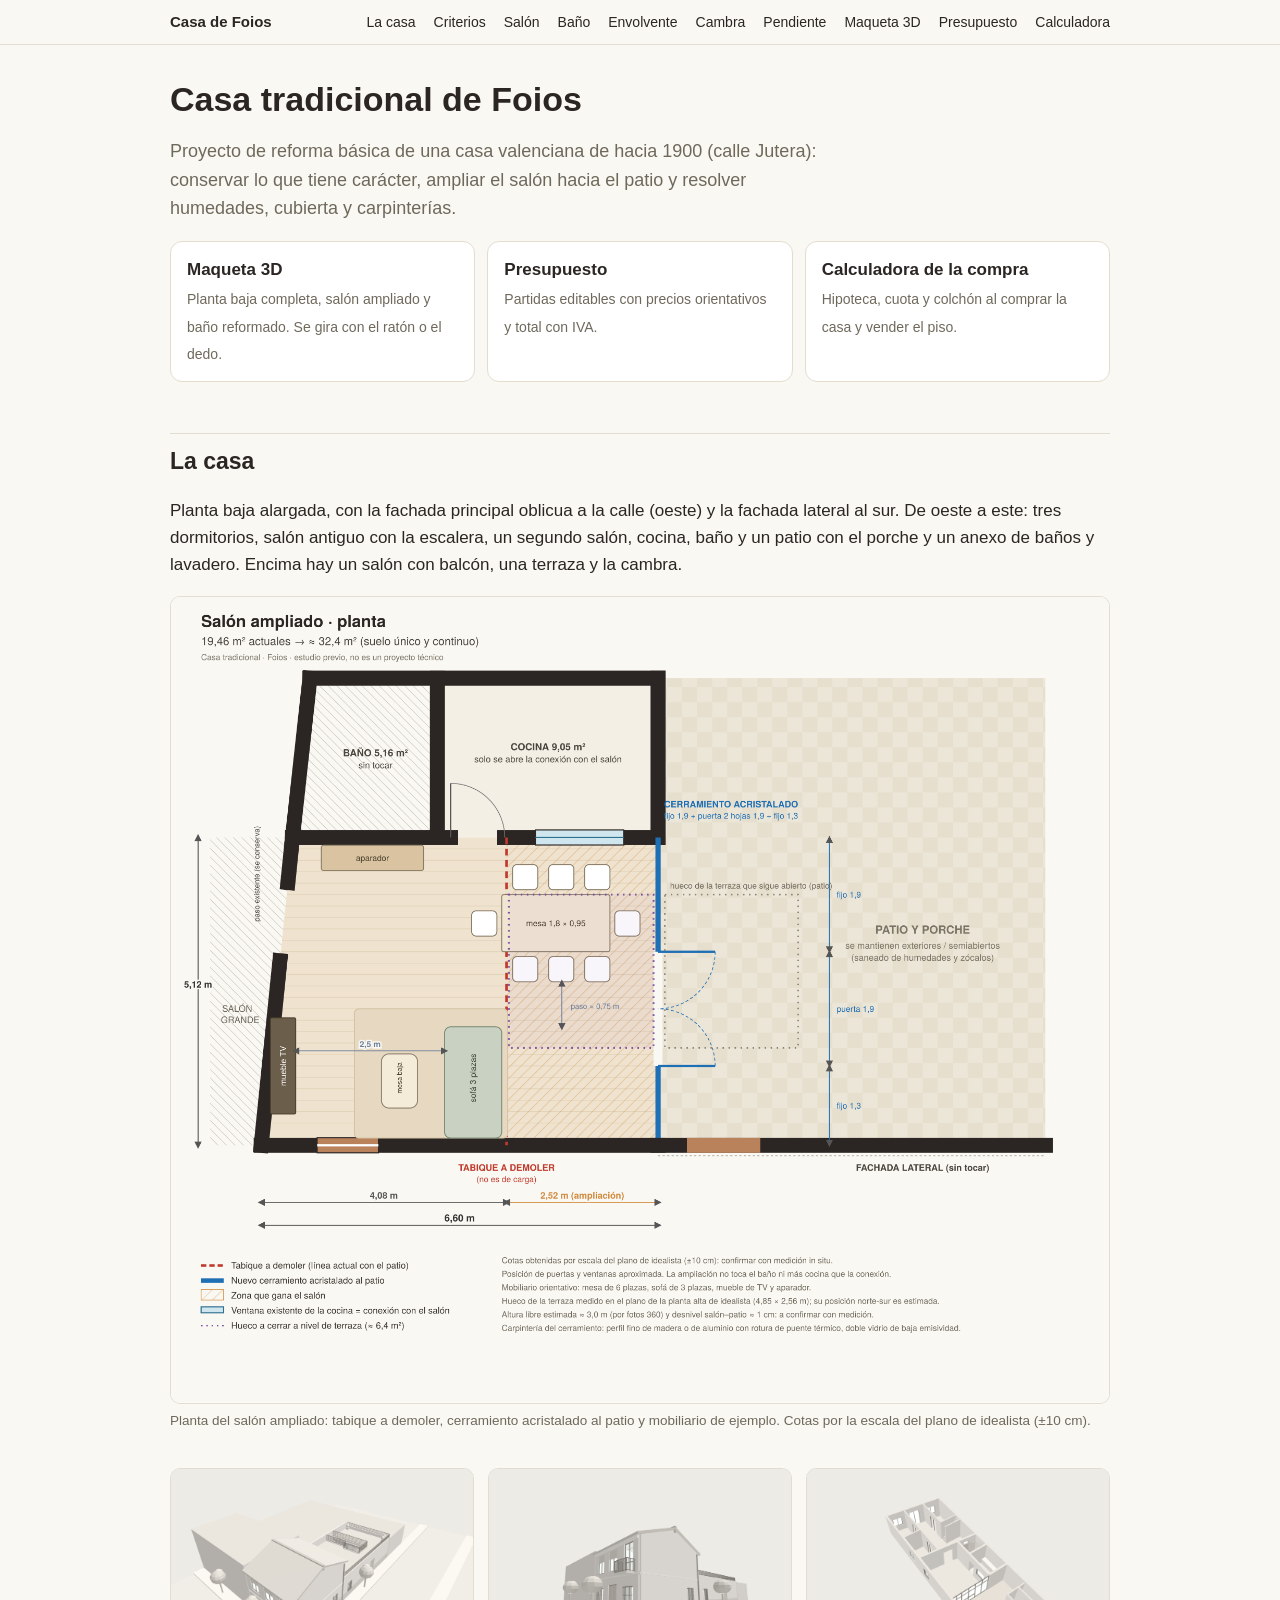
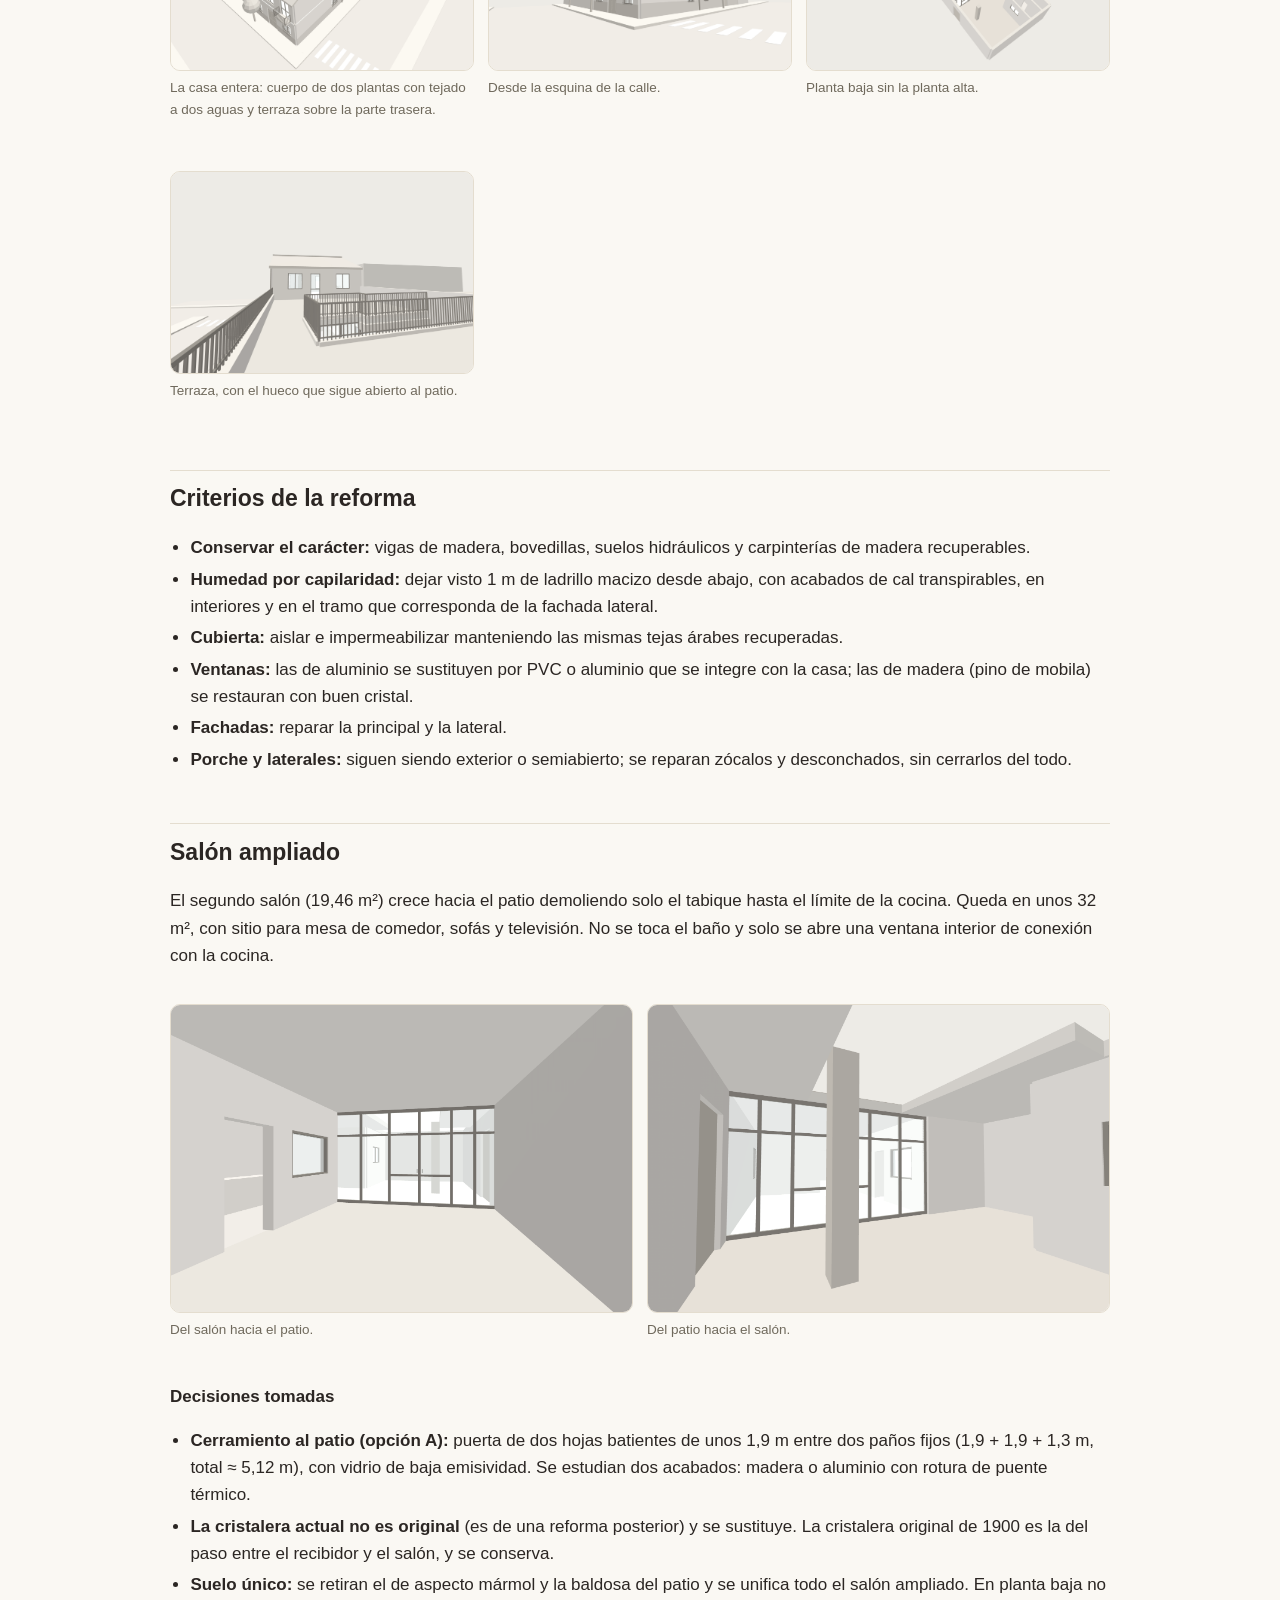
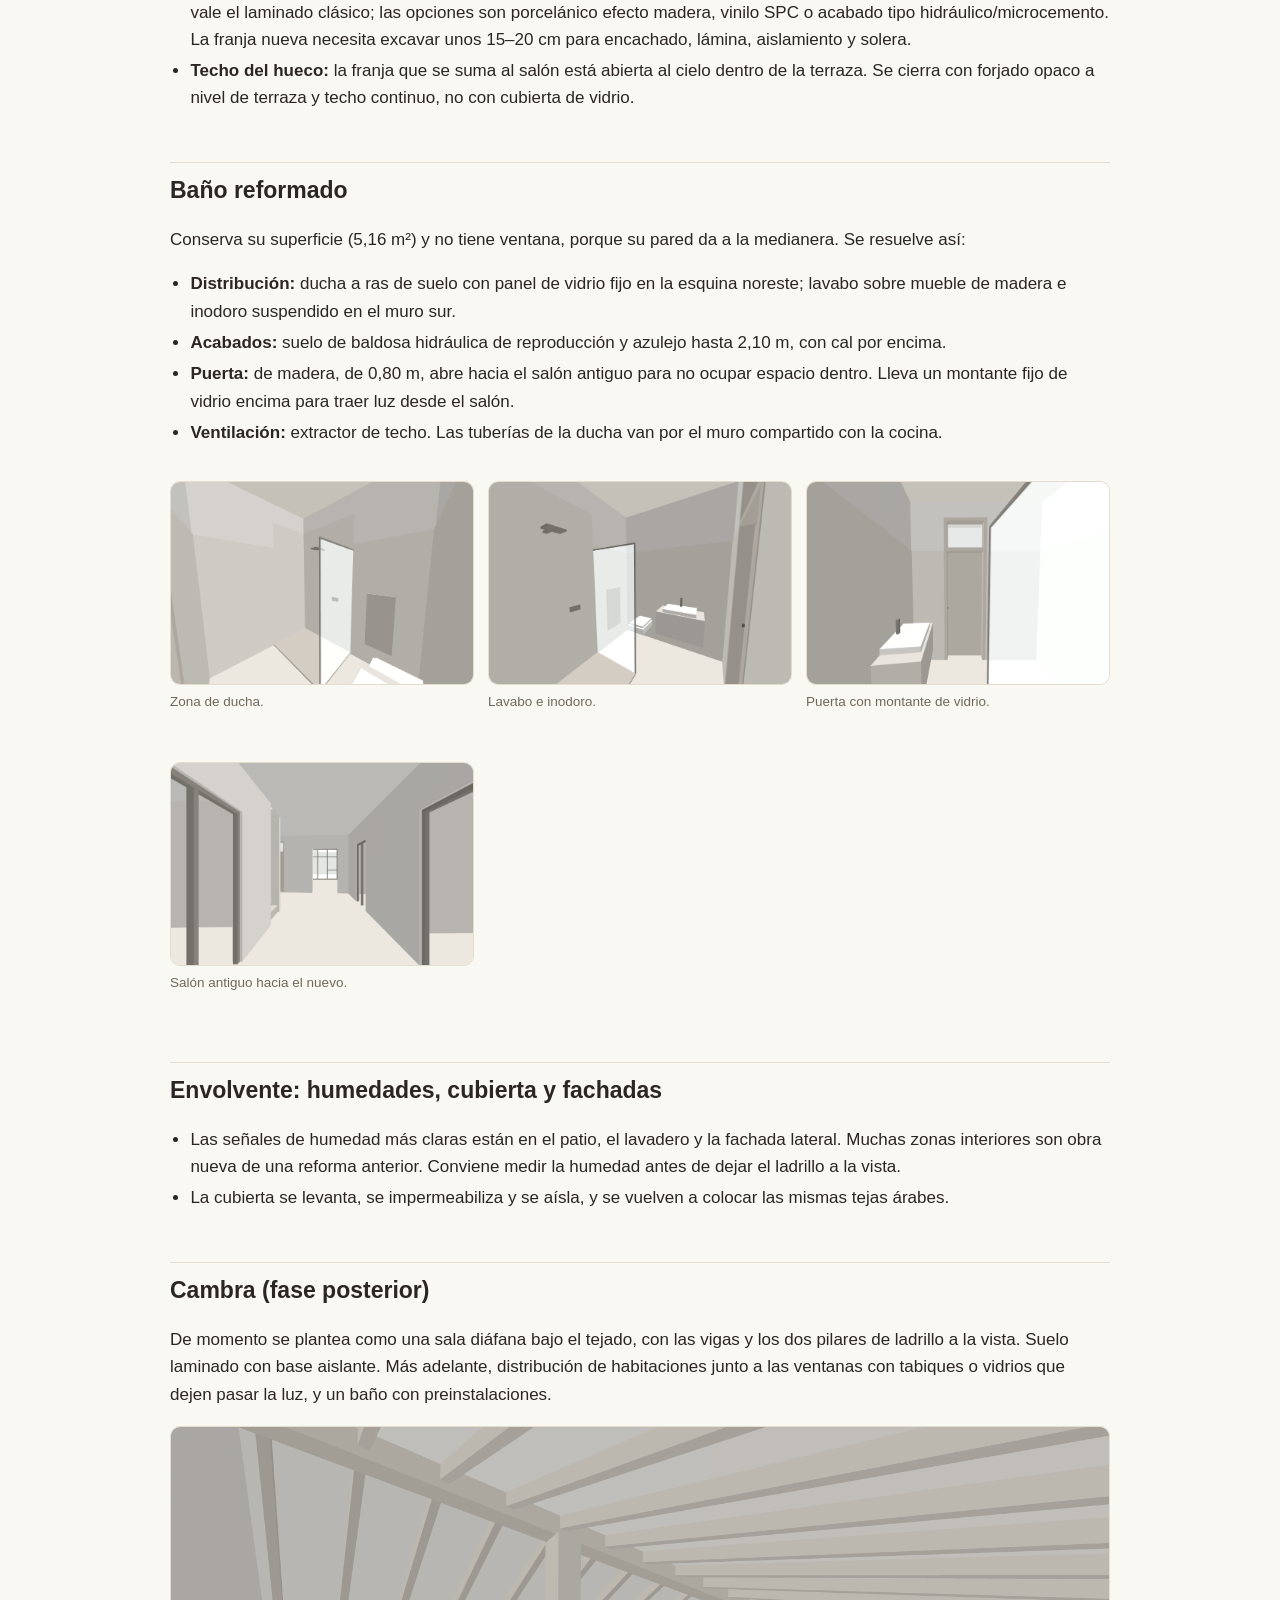
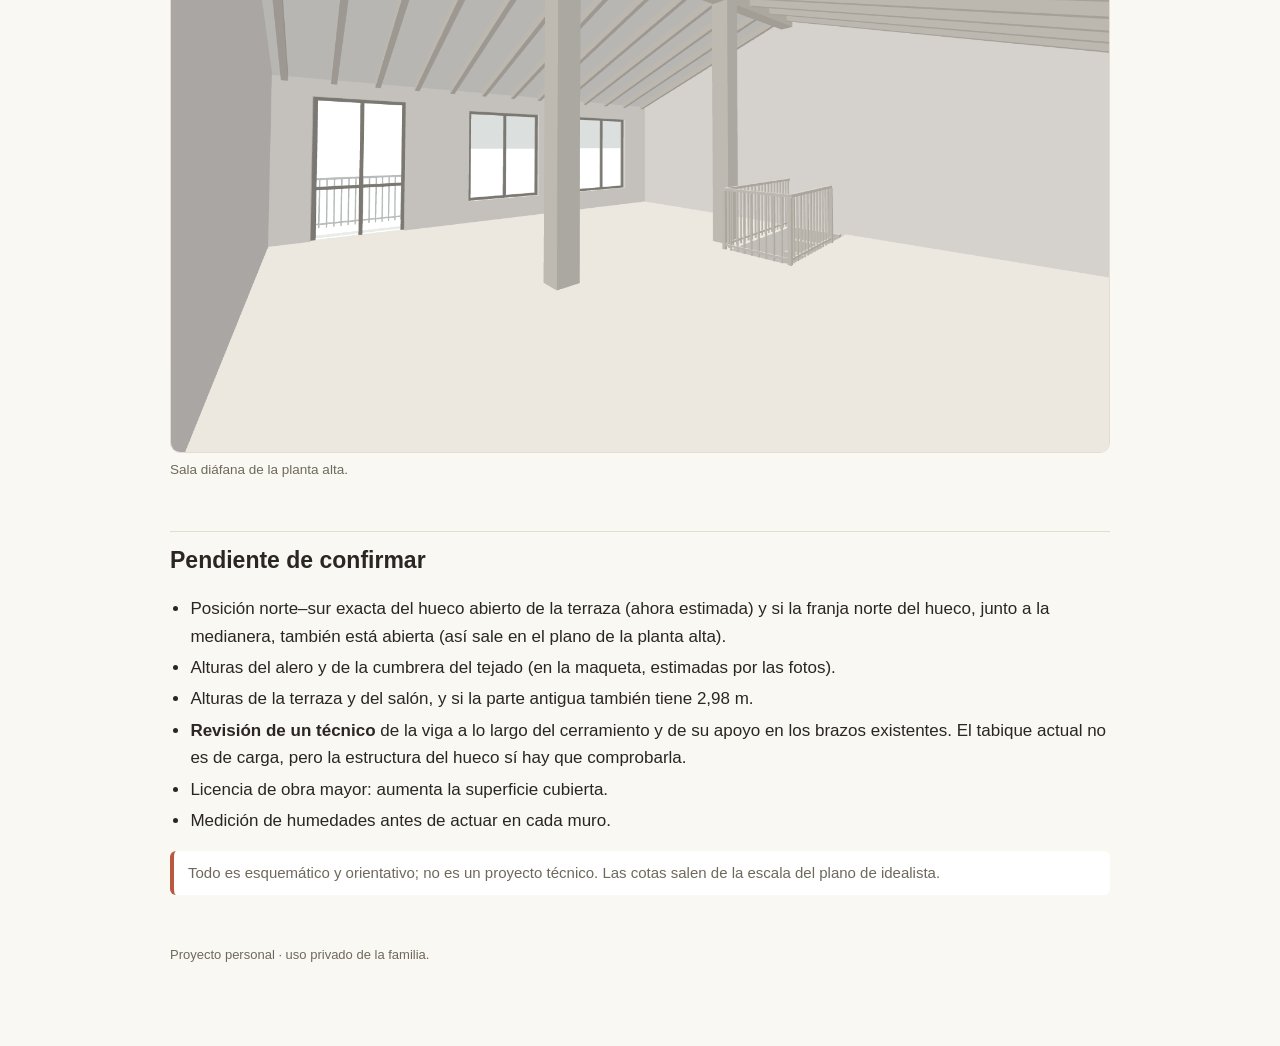
==== commit 6598368e: "Maqueta: planta alta, tejado, terraza, entorno y más detalle; panel plegable en móvil; sin tabique e" ====
--- a/index.html
+++ b/index.html
@@ -28,7 +28,12 @@
 <h2 id="casa">La casa</h2>
 <p>Planta baja alargada, con la fachada principal oblicua a la calle (oeste) y la fachada lateral al sur. De oeste a este: tres dormitorios, salón antiguo con la escalera, un segundo salón, cocina, baño y un patio con el porche y un anexo de baños y lavadero. Encima hay un salón con balcón, una terraza y la cambra.</p>
 <figure><img src="img/planta_salon.png" alt="Planta del salón ampliado"><figcaption>Planta del salón ampliado: tabique a demoler, cerramiento acristalado al patio y mobiliario de ejemplo. Cotas por la escala del plano de idealista (±10 cm).</figcaption></figure>
-<figure><img src="img/base_aerea_planta_baja.png" alt="Vista aérea de la maqueta"><figcaption>Vista aérea de la maqueta de la planta baja (sin textura).</figcaption></figure>
+<div class="grid2">
+  <figure><img src="img/base_casa_entera.png" alt="La casa entera en la maqueta"><figcaption>La casa entera: cuerpo de dos plantas con tejado a dos aguas y terraza sobre la parte trasera.</figcaption></figure>
+  <figure><img src="img/base_calle.png" alt="La casa desde la calle"><figcaption>Desde la esquina de la calle.</figcaption></figure>
+  <figure><img src="img/base_aerea_planta_baja.png" alt="Planta baja de la maqueta"><figcaption>Planta baja sin la planta alta.</figcaption></figure>
+  <figure><img src="img/base_terraza.png" alt="Terraza"><figcaption>Terraza, con el hueco que sigue abierto al patio.</figcaption></figure>
+</div>
 
 <h2 id="reglas">Criterios de la reforma</h2>
 <ul>
@@ -76,11 +81,14 @@
 </ul>
 
 <h2 id="cambra">Cambra (fase posterior)</h2>
-<p>Suelo laminado con base aislante. Más adelante, distribución de habitaciones junto a las ventanas con tabiques o vidrios que dejen pasar la luz, y un baño con preinstalaciones.</p>
+<p>De momento se plantea como una sala diáfana bajo el tejado, con las vigas y los dos pilares de ladrillo a la vista. Suelo laminado con base aislante. Más adelante, distribución de habitaciones junto a las ventanas con tabiques o vidrios que dejen pasar la luz, y un baño con preinstalaciones.</p>
+
+<figure><img src="img/base_sala_diafana.png" alt="Sala diáfana de la planta alta"><figcaption>Sala diáfana de la planta alta.</figcaption></figure>
 
 <h2 id="pendiente">Pendiente de confirmar</h2>
 <ul>
-  <li>Posición norte–sur exacta del hueco abierto de la terraza (ahora estimada).</li>
+  <li>Posición norte–sur exacta del hueco abierto de la terraza (ahora estimada) y si la franja norte del hueco, junto a la medianera, también está abierta (así sale en el plano de la planta alta).</li>
+  <li>Alturas del alero y de la cumbrera del tejado (en la maqueta, estimadas por las fotos).</li>
   <li>Alturas de la terraza y del salón, y si la parte antigua también tiene 2,98 m.</li>
   <li><b>Revisión de un técnico</b> de la viga a lo largo del cerramiento y de su apoyo en los brazos existentes. El tabique actual no es de carga, pero la estructura del hueco sí hay que comprobarla.</li>
   <li>Licencia de obra mayor: aumenta la superficie cubierta.</li>
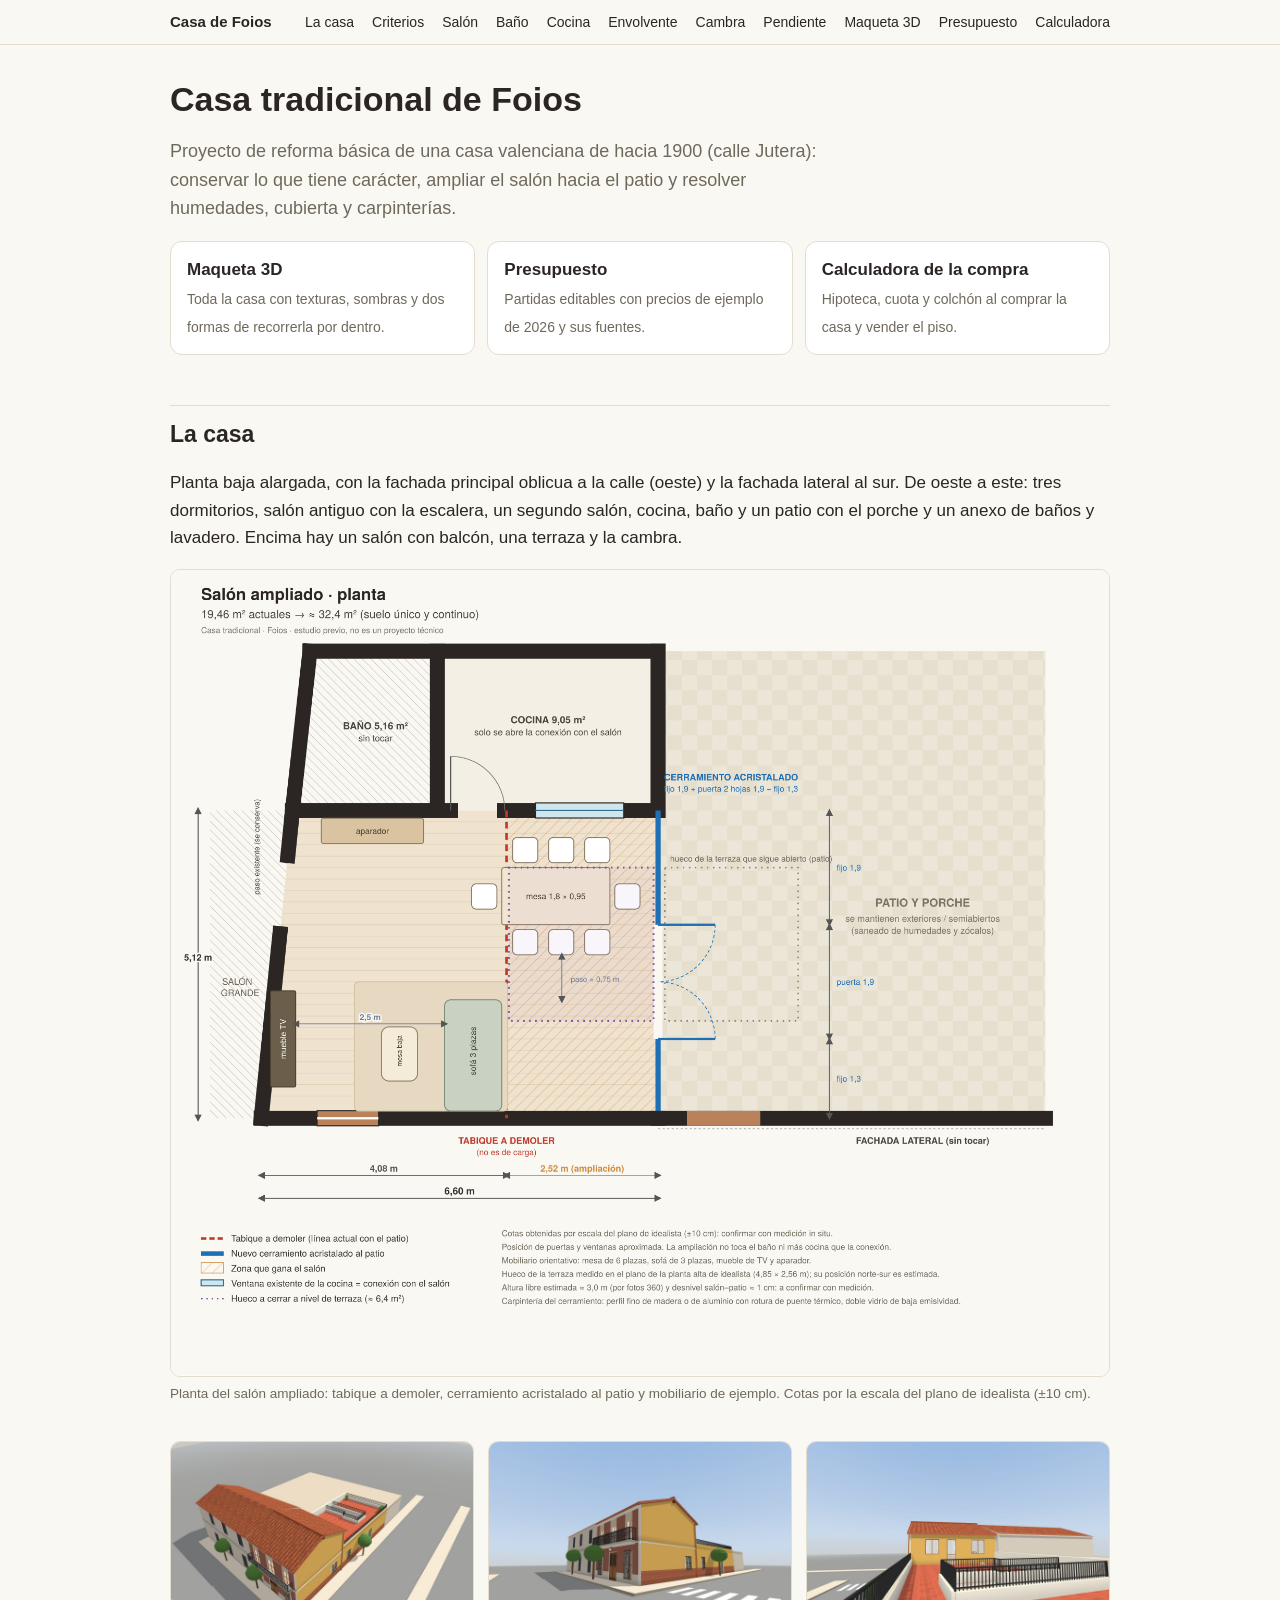
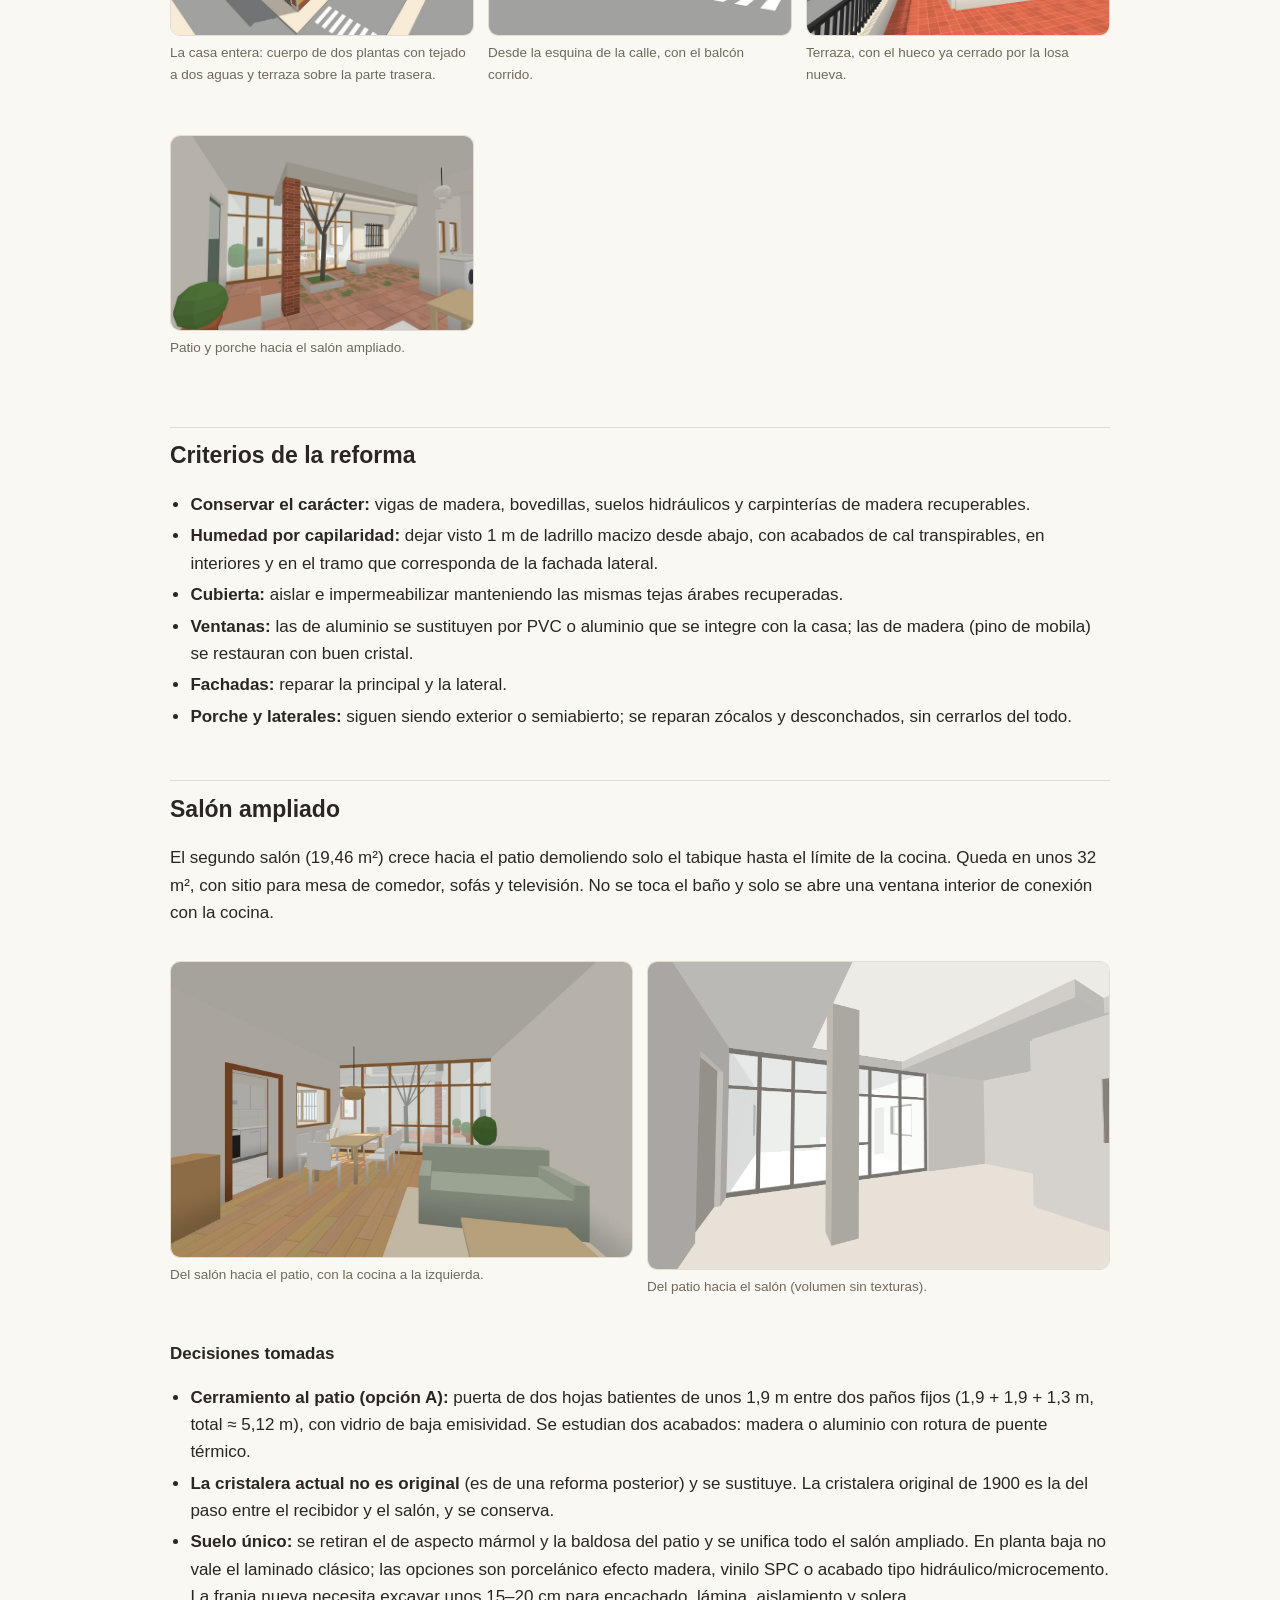
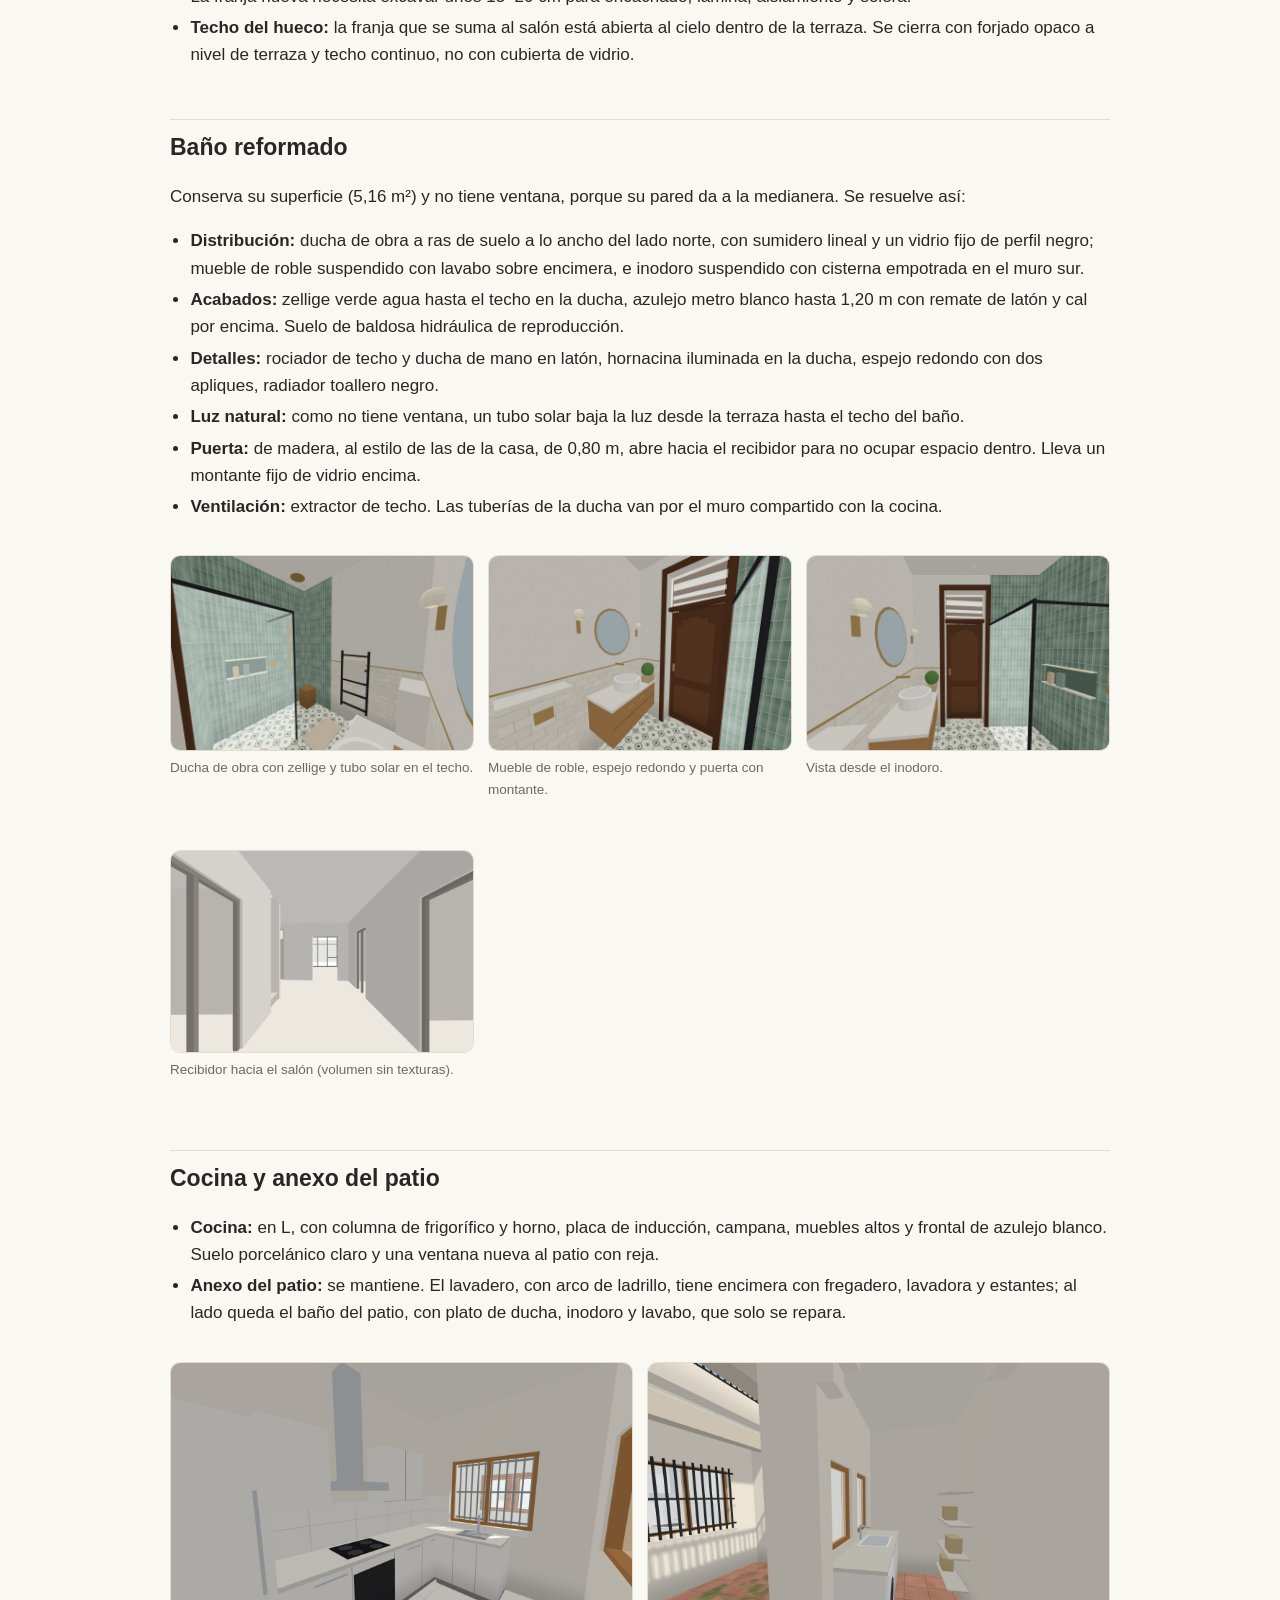
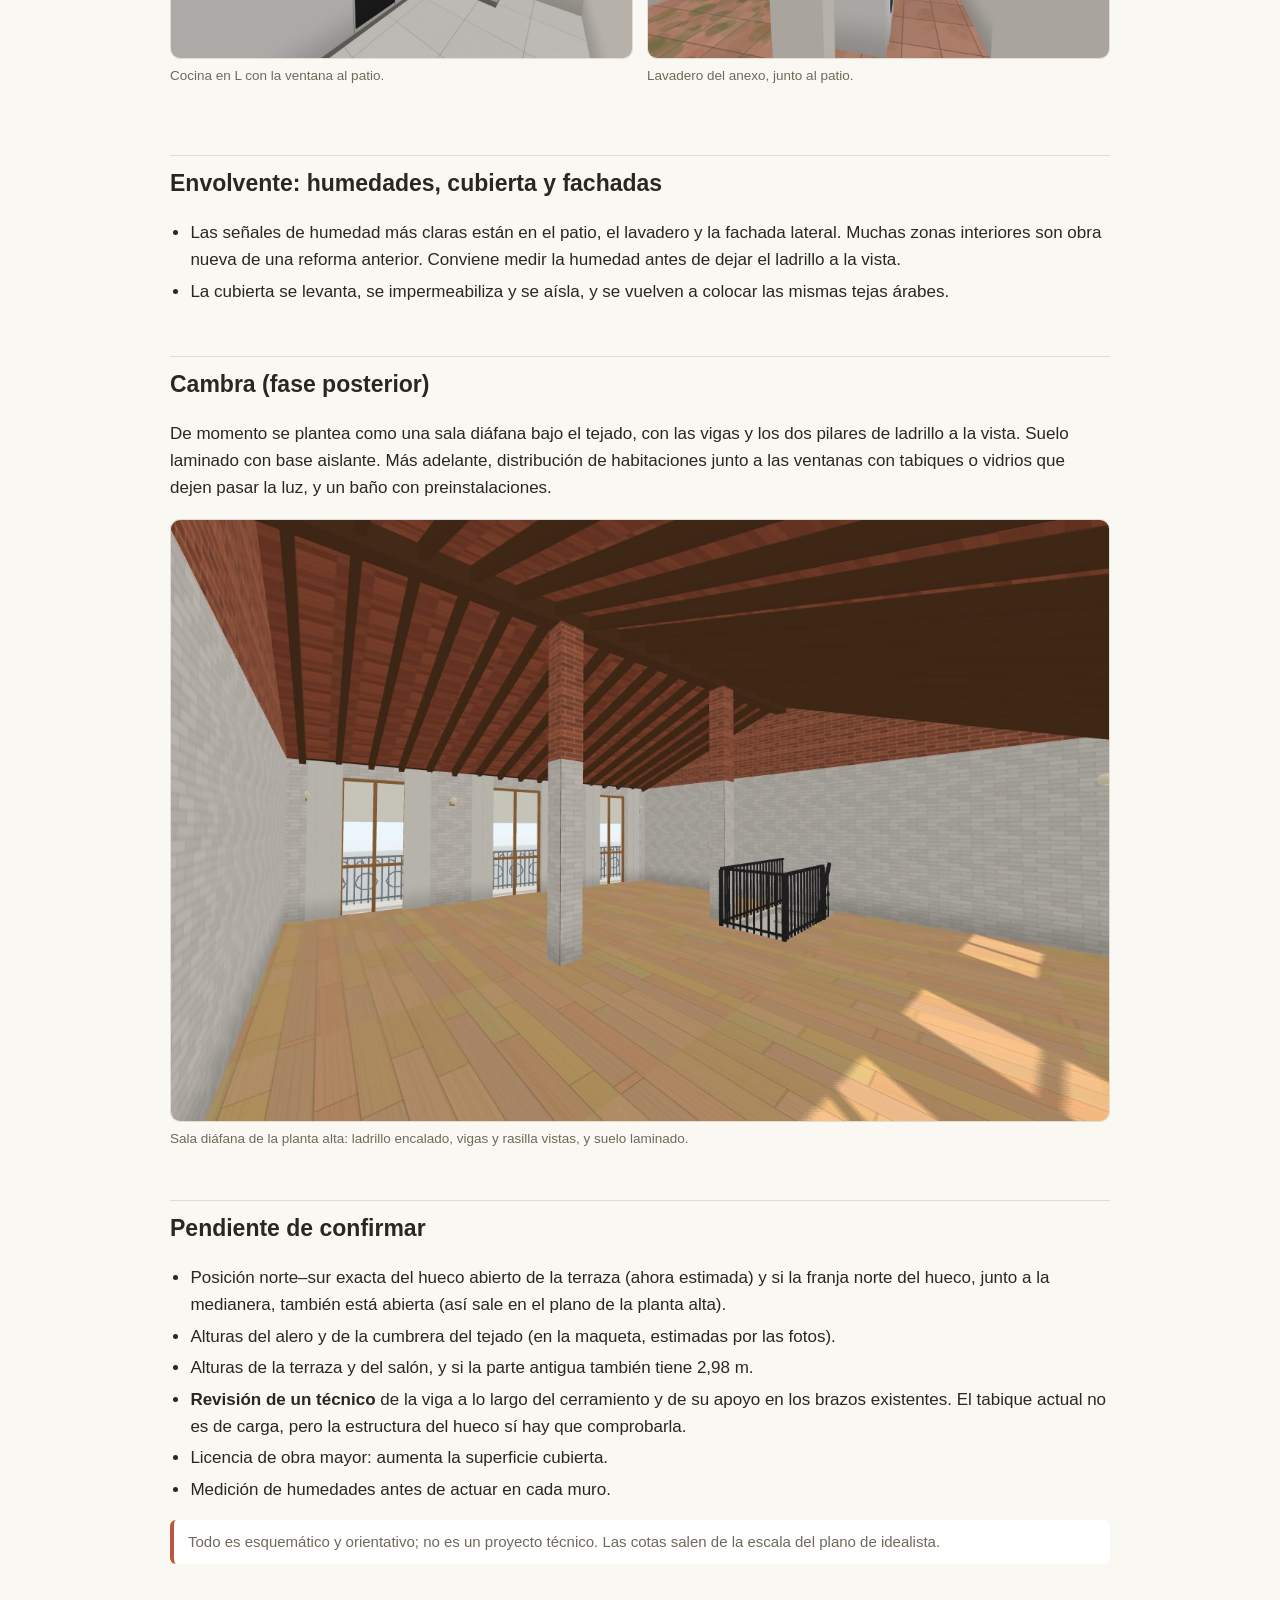
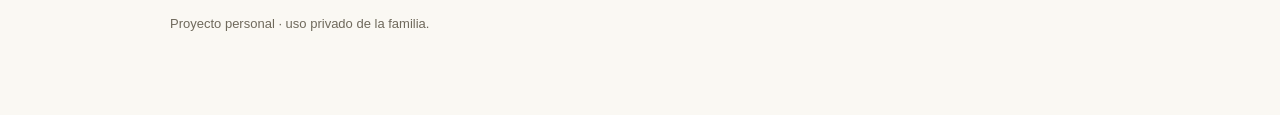
==== commit 6b2568de: "Maqueta con texturas, sombras y más detalle; presupuesto con precios de ejemplo y fuentes" ====
--- a/index.html
+++ b/index.html
@@ -10,7 +10,7 @@
 <body>
 <header class="top"><nav>
   <b>Casa de Foios</b>
-  <a href="#casa">La casa</a><a href="#reglas">Criterios</a><a href="#salon">Salón</a><a href="#bano">Baño</a>
+  <a href="#casa">La casa</a><a href="#reglas">Criterios</a><a href="#salon">Salón</a><a href="#bano">Baño</a><a href="#cocina">Cocina</a>
   <a href="#envolvente">Envolvente</a><a href="#cambra">Cambra</a><a href="#pendiente">Pendiente</a>
   <a href="maqueta/">Maqueta 3D</a><a href="presupuesto/">Presupuesto</a><a href="calculadora/">Calculadora</a>
 </nav></header>
@@ -20,8 +20,8 @@
 <p class="lead">Proyecto de reforma básica de una casa valenciana de hacia 1900 (calle Jutera): conservar lo que tiene carácter, ampliar el salón hacia el patio y resolver humedades, cubierta y carpinterías.</p>
 
 <div class="cards">
-  <a class="card" href="maqueta/"><b>Maqueta 3D</b><span>Planta baja completa, salón ampliado y baño reformado. Se gira con el ratón o el dedo.</span></a>
-  <a class="card" href="presupuesto/"><b>Presupuesto</b><span>Partidas editables con precios orientativos y total con IVA.</span></a>
+  <a class="card" href="maqueta/"><b>Maqueta 3D</b><span>Toda la casa con texturas, sombras y dos formas de recorrerla por dentro.</span></a>
+  <a class="card" href="presupuesto/"><b>Presupuesto</b><span>Partidas editables con precios de ejemplo de 2026 y sus fuentes.</span></a>
   <a class="card" href="calculadora/"><b>Calculadora de la compra</b><span>Hipoteca, cuota y colchón al comprar la casa y vender el piso.</span></a>
 </div>
 
@@ -29,10 +29,10 @@
 <p>Planta baja alargada, con la fachada principal oblicua a la calle (oeste) y la fachada lateral al sur. De oeste a este: tres dormitorios, salón antiguo con la escalera, un segundo salón, cocina, baño y un patio con el porche y un anexo de baños y lavadero. Encima hay un salón con balcón, una terraza y la cambra.</p>
 <figure><img src="img/planta_salon.png" alt="Planta del salón ampliado"><figcaption>Planta del salón ampliado: tabique a demoler, cerramiento acristalado al patio y mobiliario de ejemplo. Cotas por la escala del plano de idealista (±10 cm).</figcaption></figure>
 <div class="grid2">
-  <figure><img src="img/base_casa_entera.png" alt="La casa entera en la maqueta"><figcaption>La casa entera: cuerpo de dos plantas con tejado a dos aguas y terraza sobre la parte trasera.</figcaption></figure>
-  <figure><img src="img/base_calle.png" alt="La casa desde la calle"><figcaption>Desde la esquina de la calle.</figcaption></figure>
-  <figure><img src="img/base_aerea_planta_baja.png" alt="Planta baja de la maqueta"><figcaption>Planta baja sin la planta alta.</figcaption></figure>
-  <figure><img src="img/base_terraza.png" alt="Terraza"><figcaption>Terraza, con el hueco que sigue abierto al patio.</figcaption></figure>
+  <figure><img src="img/v3_aerea.jpg" alt="La casa entera en la maqueta"><figcaption>La casa entera: cuerpo de dos plantas con tejado a dos aguas y terraza sobre la parte trasera.</figcaption></figure>
+  <figure><img src="img/v3_calle.jpg" alt="La casa desde la calle"><figcaption>Desde la esquina de la calle, con el balcón corrido.</figcaption></figure>
+  <figure><img src="img/v3_terraza.jpg" alt="Terraza"><figcaption>Terraza, con el hueco ya cerrado por la losa nueva.</figcaption></figure>
+  <figure><img src="img/v3_patio.jpg" alt="Patio"><figcaption>Patio y porche hacia el salón ampliado.</figcaption></figure>
 </div>
 
 <h2 id="reglas">Criterios de la reforma</h2>
@@ -48,8 +48,8 @@
 <h2 id="salon">Salón ampliado</h2>
 <p>El segundo salón (19,46 m²) crece hacia el patio demoliendo solo el tabique hasta el límite de la cocina. Queda en unos 32 m², con sitio para mesa de comedor, sofás y televisión. No se toca el baño y solo se abre una ventana interior de conexión con la cocina.</p>
 <div class="grid2">
-  <figure><img src="img/base_interior_hacia_patio.png" alt="Salón hacia el patio"><figcaption>Del salón hacia el patio.</figcaption></figure>
-  <figure><img src="img/base_patio_hacia_salon.png" alt="Patio hacia el salón"><figcaption>Del patio hacia el salón.</figcaption></figure>
+  <figure><img src="img/v3_salon.jpg" alt="Salón hacia el patio"><figcaption>Del salón hacia el patio, con la cocina a la izquierda.</figcaption></figure>
+  <figure><img src="img/base_patio_hacia_salon.png" alt="Patio hacia el salón"><figcaption>Del patio hacia el salón (volumen sin texturas).</figcaption></figure>
 </div>
 <h3>Decisiones tomadas</h3>
 <ul>
@@ -62,16 +62,28 @@
 <h2 id="bano">Baño reformado</h2>
 <p>Conserva su superficie (5,16 m²) y no tiene ventana, porque su pared da a la medianera. Se resuelve así:</p>
 <ul>
-  <li><b>Distribución:</b> ducha a ras de suelo con panel de vidrio fijo en la esquina noreste; lavabo sobre mueble de madera e inodoro suspendido en el muro sur.</li>
-  <li><b>Acabados:</b> suelo de baldosa hidráulica de reproducción y azulejo hasta 2,10 m, con cal por encima.</li>
-  <li><b>Puerta:</b> de madera, de 0,80 m, abre hacia el salón antiguo para no ocupar espacio dentro. Lleva un montante fijo de vidrio encima para traer luz desde el salón.</li>
+  <li><b>Distribución:</b> ducha de obra a ras de suelo a lo ancho del lado norte, con sumidero lineal y un vidrio fijo de perfil negro; mueble de roble suspendido con lavabo sobre encimera, e inodoro suspendido con cisterna empotrada en el muro sur.</li>
+  <li><b>Acabados:</b> zellige verde agua hasta el techo en la ducha, azulejo metro blanco hasta 1,20 m con remate de latón y cal por encima. Suelo de baldosa hidráulica de reproducción.</li>
+  <li><b>Detalles:</b> rociador de techo y ducha de mano en latón, hornacina iluminada en la ducha, espejo redondo con dos apliques, radiador toallero negro.</li>
+  <li><b>Luz natural:</b> como no tiene ventana, un tubo solar baja la luz desde la terraza hasta el techo del baño.</li>
+  <li><b>Puerta:</b> de madera, al estilo de las de la casa, de 0,80 m, abre hacia el recibidor para no ocupar espacio dentro. Lleva un montante fijo de vidrio encima.</li>
   <li><b>Ventilación:</b> extractor de techo. Las tuberías de la ducha van por el muro compartido con la cocina.</li>
 </ul>
 <div class="grid2">
-  <figure><img src="img/base_bano_ducha.png" alt="Baño, zona de ducha"><figcaption>Zona de ducha.</figcaption></figure>
-  <figure><img src="img/base_bano_lavabo.png" alt="Baño, lavabo e inodoro"><figcaption>Lavabo e inodoro.</figcaption></figure>
-  <figure><img src="img/base_bano_puerta.png" alt="Baño, puerta"><figcaption>Puerta con montante de vidrio.</figcaption></figure>
-  <figure><img src="img/base_salon_antiguo.png" alt="Salón antiguo"><figcaption>Salón antiguo hacia el nuevo.</figcaption></figure>
+  <figure><img src="img/v3_bano_ducha.jpg" alt="Baño, zona de ducha"><figcaption>Ducha de obra con zellige y tubo solar en el techo.</figcaption></figure>
+  <figure><img src="img/v3_bano_lavabo.jpg" alt="Baño, lavabo y puerta"><figcaption>Mueble de roble, espejo redondo y puerta con montante.</figcaption></figure>
+  <figure><img src="img/v3_bano_puerta.jpg" alt="Baño desde el lavabo"><figcaption>Vista desde el inodoro.</figcaption></figure>
+  <figure><img src="img/base_salon_antiguo.png" alt="Recibidor"><figcaption>Recibidor hacia el salón (volumen sin texturas).</figcaption></figure>
+</div>
+
+<h2 id="cocina">Cocina y anexo del patio</h2>
+<ul>
+  <li><b>Cocina:</b> en L, con columna de frigorífico y horno, placa de inducción, campana, muebles altos y frontal de azulejo blanco. Suelo porcelánico claro y una ventana nueva al patio con reja.</li>
+  <li><b>Anexo del patio:</b> se mantiene. El lavadero, con arco de ladrillo, tiene encimera con fregadero, lavadora y estantes; al lado queda el baño del patio, con plato de ducha, inodoro y lavabo, que solo se repara.</li>
+</ul>
+<div class="grid2">
+  <figure><img src="img/v3_cocina.jpg" alt="Cocina"><figcaption>Cocina en L con la ventana al patio.</figcaption></figure>
+  <figure><img src="img/v3_lavadero.jpg" alt="Lavadero del patio"><figcaption>Lavadero del anexo, junto al patio.</figcaption></figure>
 </div>
 
 <h2 id="envolvente">Envolvente: humedades, cubierta y fachadas</h2>
@@ -83,7 +95,7 @@
 <h2 id="cambra">Cambra (fase posterior)</h2>
 <p>De momento se plantea como una sala diáfana bajo el tejado, con las vigas y los dos pilares de ladrillo a la vista. Suelo laminado con base aislante. Más adelante, distribución de habitaciones junto a las ventanas con tabiques o vidrios que dejen pasar la luz, y un baño con preinstalaciones.</p>
 
-<figure><img src="img/base_sala_diafana.png" alt="Sala diáfana de la planta alta"><figcaption>Sala diáfana de la planta alta.</figcaption></figure>
+<figure><img src="img/v3_sala_diafana.jpg" alt="Sala diáfana de la planta alta"><figcaption>Sala diáfana de la planta alta: ladrillo encalado, vigas y rasilla vistas, y suelo laminado.</figcaption></figure>
 
 <h2 id="pendiente">Pendiente de confirmar</h2>
 <ul>
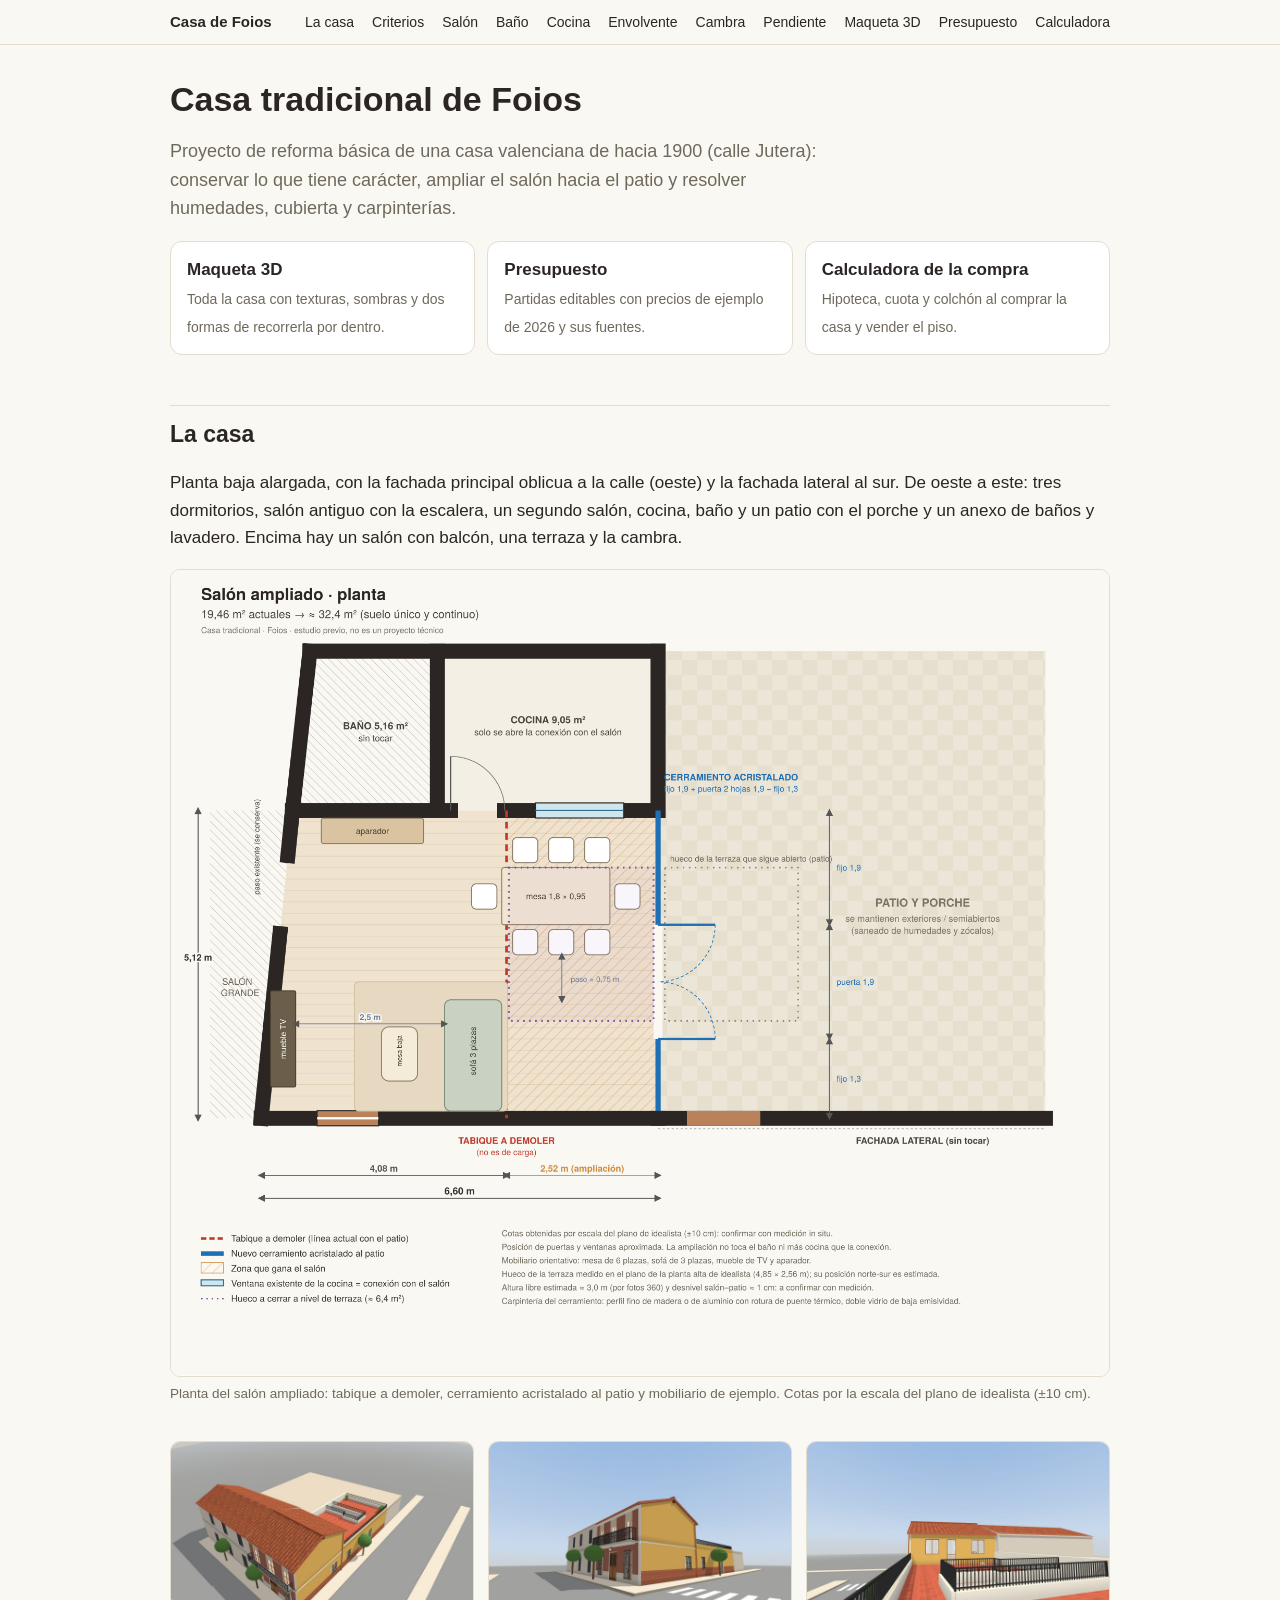
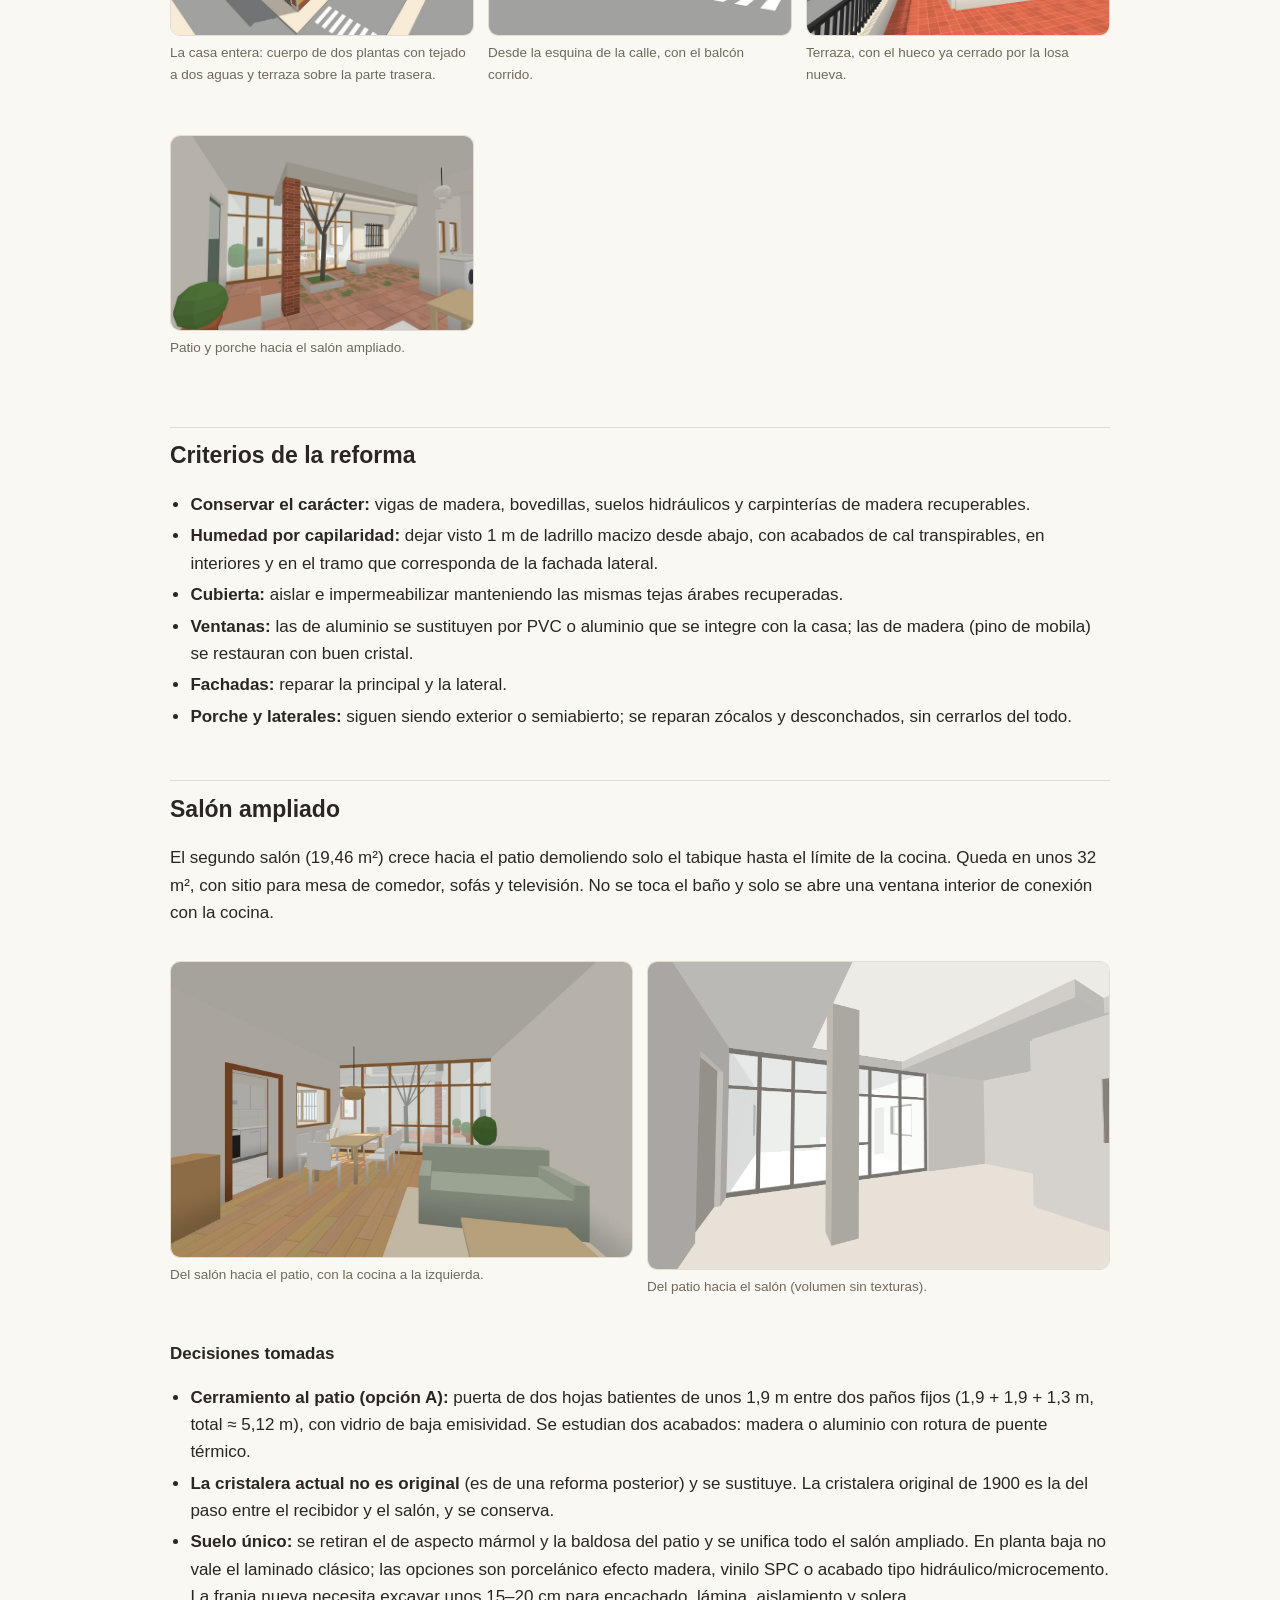
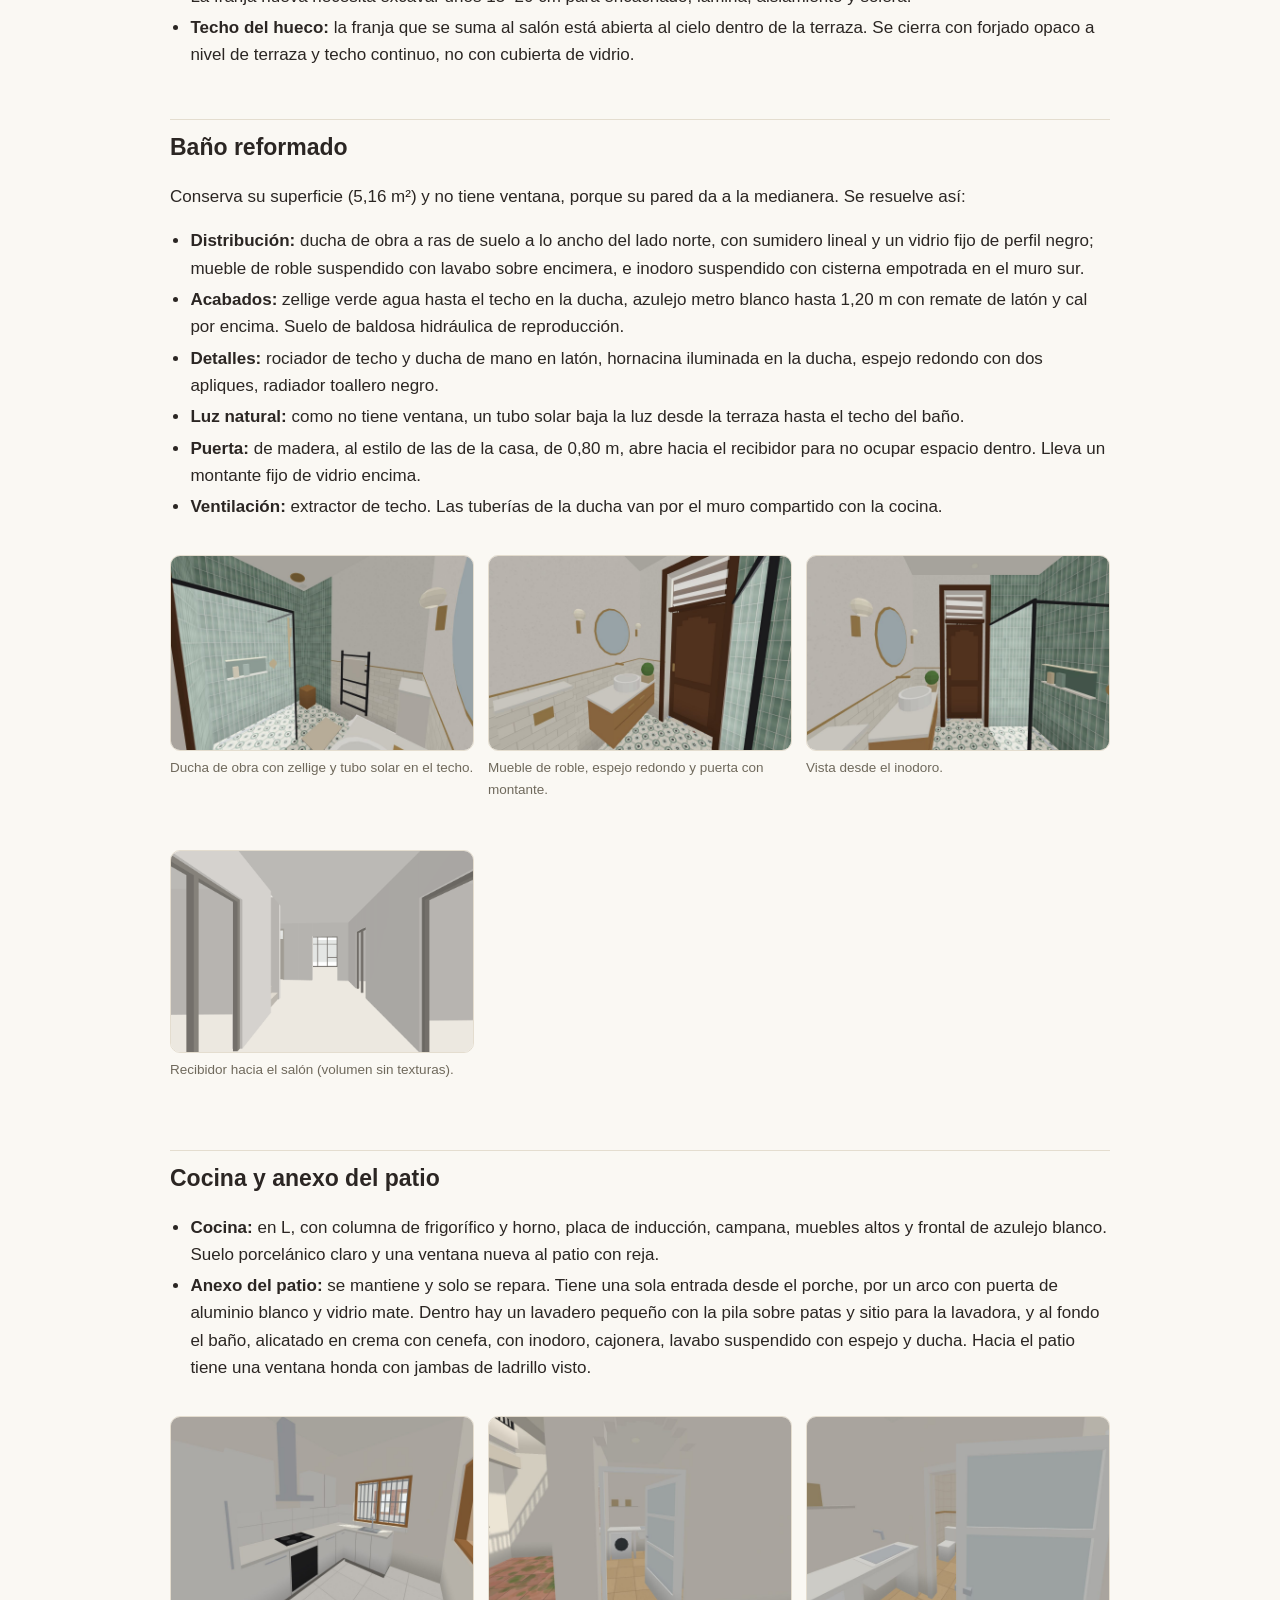
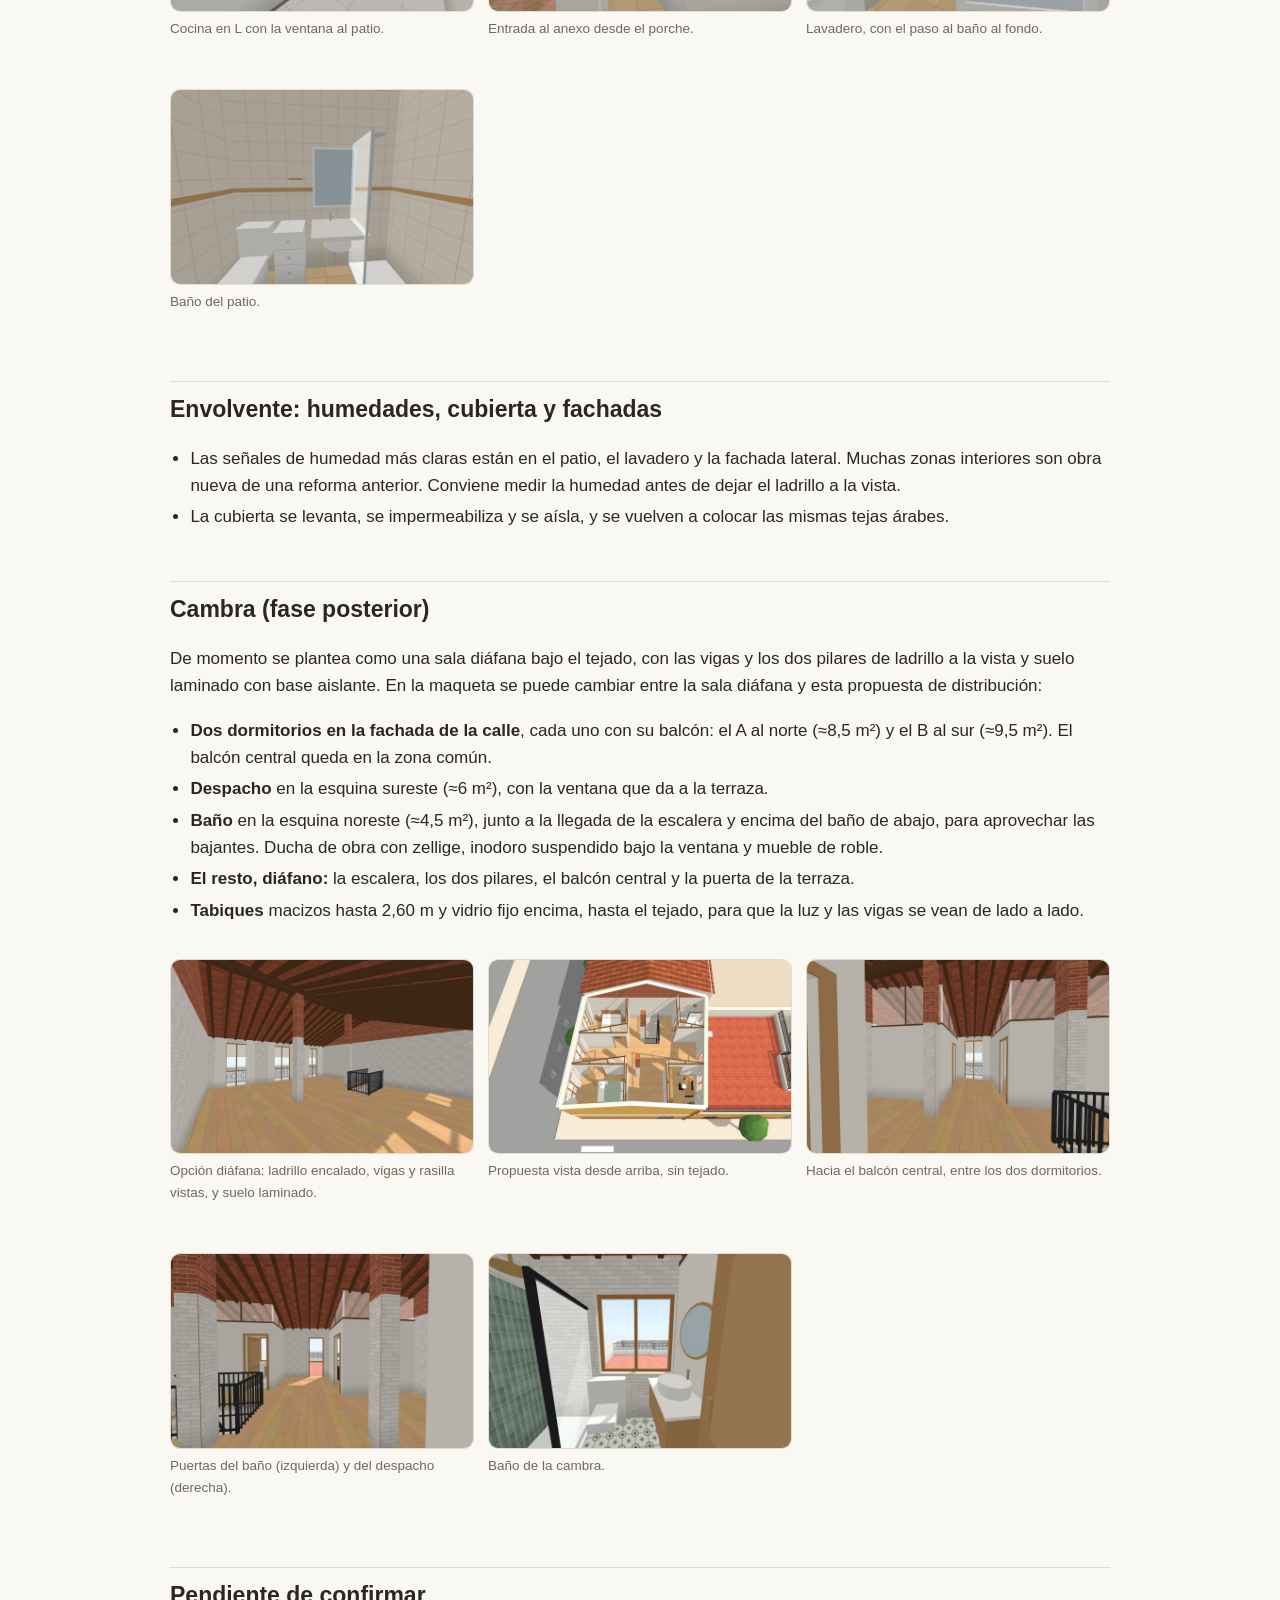
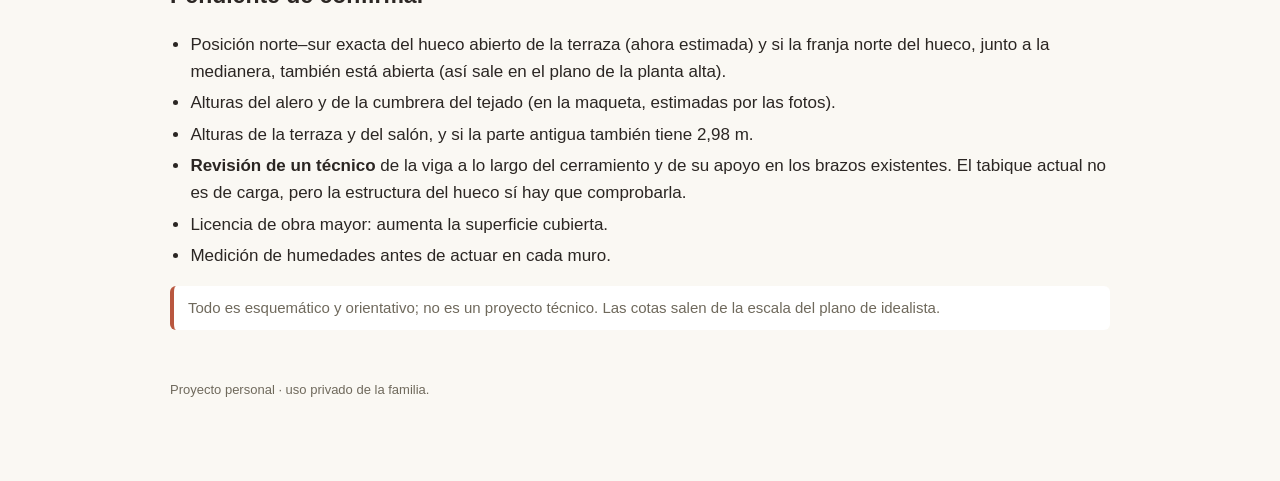
==== commit 3aa49d4d: "Anexo del patio con una sola entrada y propuesta de distribución de la cambra" ====
--- a/index.html
+++ b/index.html
@@ -79,11 +79,13 @@
 <h2 id="cocina">Cocina y anexo del patio</h2>
 <ul>
   <li><b>Cocina:</b> en L, con columna de frigorífico y horno, placa de inducción, campana, muebles altos y frontal de azulejo blanco. Suelo porcelánico claro y una ventana nueva al patio con reja.</li>
-  <li><b>Anexo del patio:</b> se mantiene. El lavadero, con arco de ladrillo, tiene encimera con fregadero, lavadora y estantes; al lado queda el baño del patio, con plato de ducha, inodoro y lavabo, que solo se repara.</li>
+  <li><b>Anexo del patio:</b> se mantiene y solo se repara. Tiene una sola entrada desde el porche, por un arco con puerta de aluminio blanco y vidrio mate. Dentro hay un lavadero pequeño con la pila sobre patas y sitio para la lavadora, y al fondo el baño, alicatado en crema con cenefa, con inodoro, cajonera, lavabo suspendido con espejo y ducha. Hacia el patio tiene una ventana honda con jambas de ladrillo visto.</li>
 </ul>
 <div class="grid2">
   <figure><img src="img/v3_cocina.jpg" alt="Cocina"><figcaption>Cocina en L con la ventana al patio.</figcaption></figure>
-  <figure><img src="img/v3_lavadero.jpg" alt="Lavadero del patio"><figcaption>Lavadero del anexo, junto al patio.</figcaption></figure>
+  <figure><img src="img/v3_anexo_arco.jpg" alt="Entrada al anexo"><figcaption>Entrada al anexo desde el porche.</figcaption></figure>
+  <figure><img src="img/v3_lavadero.jpg" alt="Lavadero del patio"><figcaption>Lavadero, con el paso al baño al fondo.</figcaption></figure>
+  <figure><img src="img/v3_bano_patio.jpg" alt="Baño del patio"><figcaption>Baño del patio.</figcaption></figure>
 </div>
 
 <h2 id="envolvente">Envolvente: humedades, cubierta y fachadas</h2>
@@ -93,9 +95,22 @@
 </ul>
 
 <h2 id="cambra">Cambra (fase posterior)</h2>
-<p>De momento se plantea como una sala diáfana bajo el tejado, con las vigas y los dos pilares de ladrillo a la vista. Suelo laminado con base aislante. Más adelante, distribución de habitaciones junto a las ventanas con tabiques o vidrios que dejen pasar la luz, y un baño con preinstalaciones.</p>
+<p>De momento se plantea como una sala diáfana bajo el tejado, con las vigas y los dos pilares de ladrillo a la vista y suelo laminado con base aislante. En la maqueta se puede cambiar entre la sala diáfana y esta propuesta de distribución:</p>
+<ul>
+  <li><b>Dos dormitorios en la fachada de la calle</b>, cada uno con su balcón: el A al norte (≈8,5 m²) y el B al sur (≈9,5 m²). El balcón central queda en la zona común.</li>
+  <li><b>Despacho</b> en la esquina sureste (≈6 m²), con la ventana que da a la terraza.</li>
+  <li><b>Baño</b> en la esquina noreste (≈4,5 m²), junto a la llegada de la escalera y encima del baño de abajo, para aprovechar las bajantes. Ducha de obra con zellige, inodoro suspendido bajo la ventana y mueble de roble.</li>
+  <li><b>El resto, diáfano:</b> la escalera, los dos pilares, el balcón central y la puerta de la terraza.</li>
+  <li><b>Tabiques</b> macizos hasta 2,60 m y vidrio fijo encima, hasta el tejado, para que la luz y las vigas se vean de lado a lado.</li>
+</ul>
 
-<figure><img src="img/v3_sala_diafana.jpg" alt="Sala diáfana de la planta alta"><figcaption>Sala diáfana de la planta alta: ladrillo encalado, vigas y rasilla vistas, y suelo laminado.</figcaption></figure>
+<div class="grid2">
+  <figure><img src="img/v3_sala_diafana.jpg" alt="Sala diáfana de la planta alta"><figcaption>Opción diáfana: ladrillo encalado, vigas y rasilla vistas, y suelo laminado.</figcaption></figure>
+  <figure><img src="img/v3_cambra_planta.jpg" alt="Propuesta de distribución de la cambra"><figcaption>Propuesta vista desde arriba, sin tejado.</figcaption></figure>
+  <figure><img src="img/v3_cambra_dormitorios.jpg" alt="Dormitorios de la cambra"><figcaption>Hacia el balcón central, entre los dos dormitorios.</figcaption></figure>
+  <figure><img src="img/v3_cambra_despacho.jpg" alt="Despacho y baño de la cambra"><figcaption>Puertas del baño (izquierda) y del despacho (derecha).</figcaption></figure>
+  <figure><img src="img/v3_cambra_bano.jpg" alt="Baño de la cambra"><figcaption>Baño de la cambra.</figcaption></figure>
+</div>
 
 <h2 id="pendiente">Pendiente de confirmar</h2>
 <ul>
